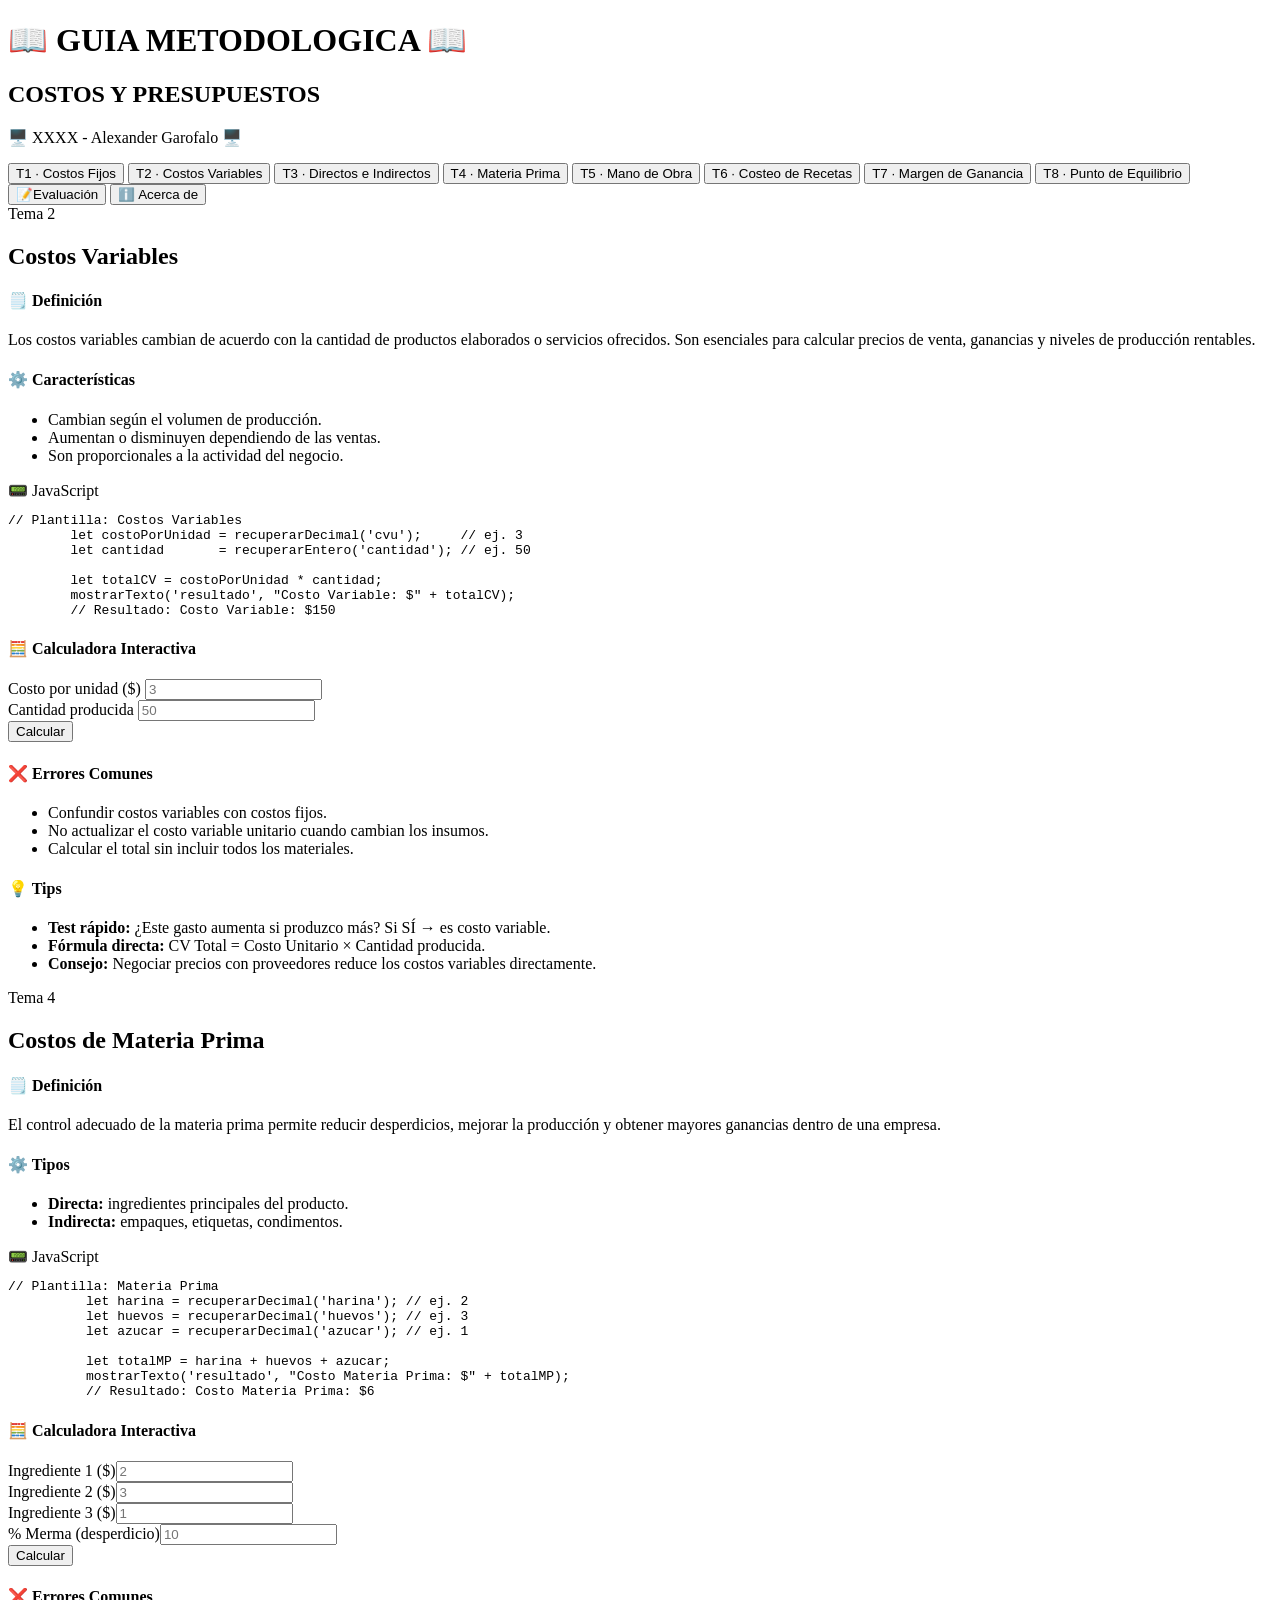
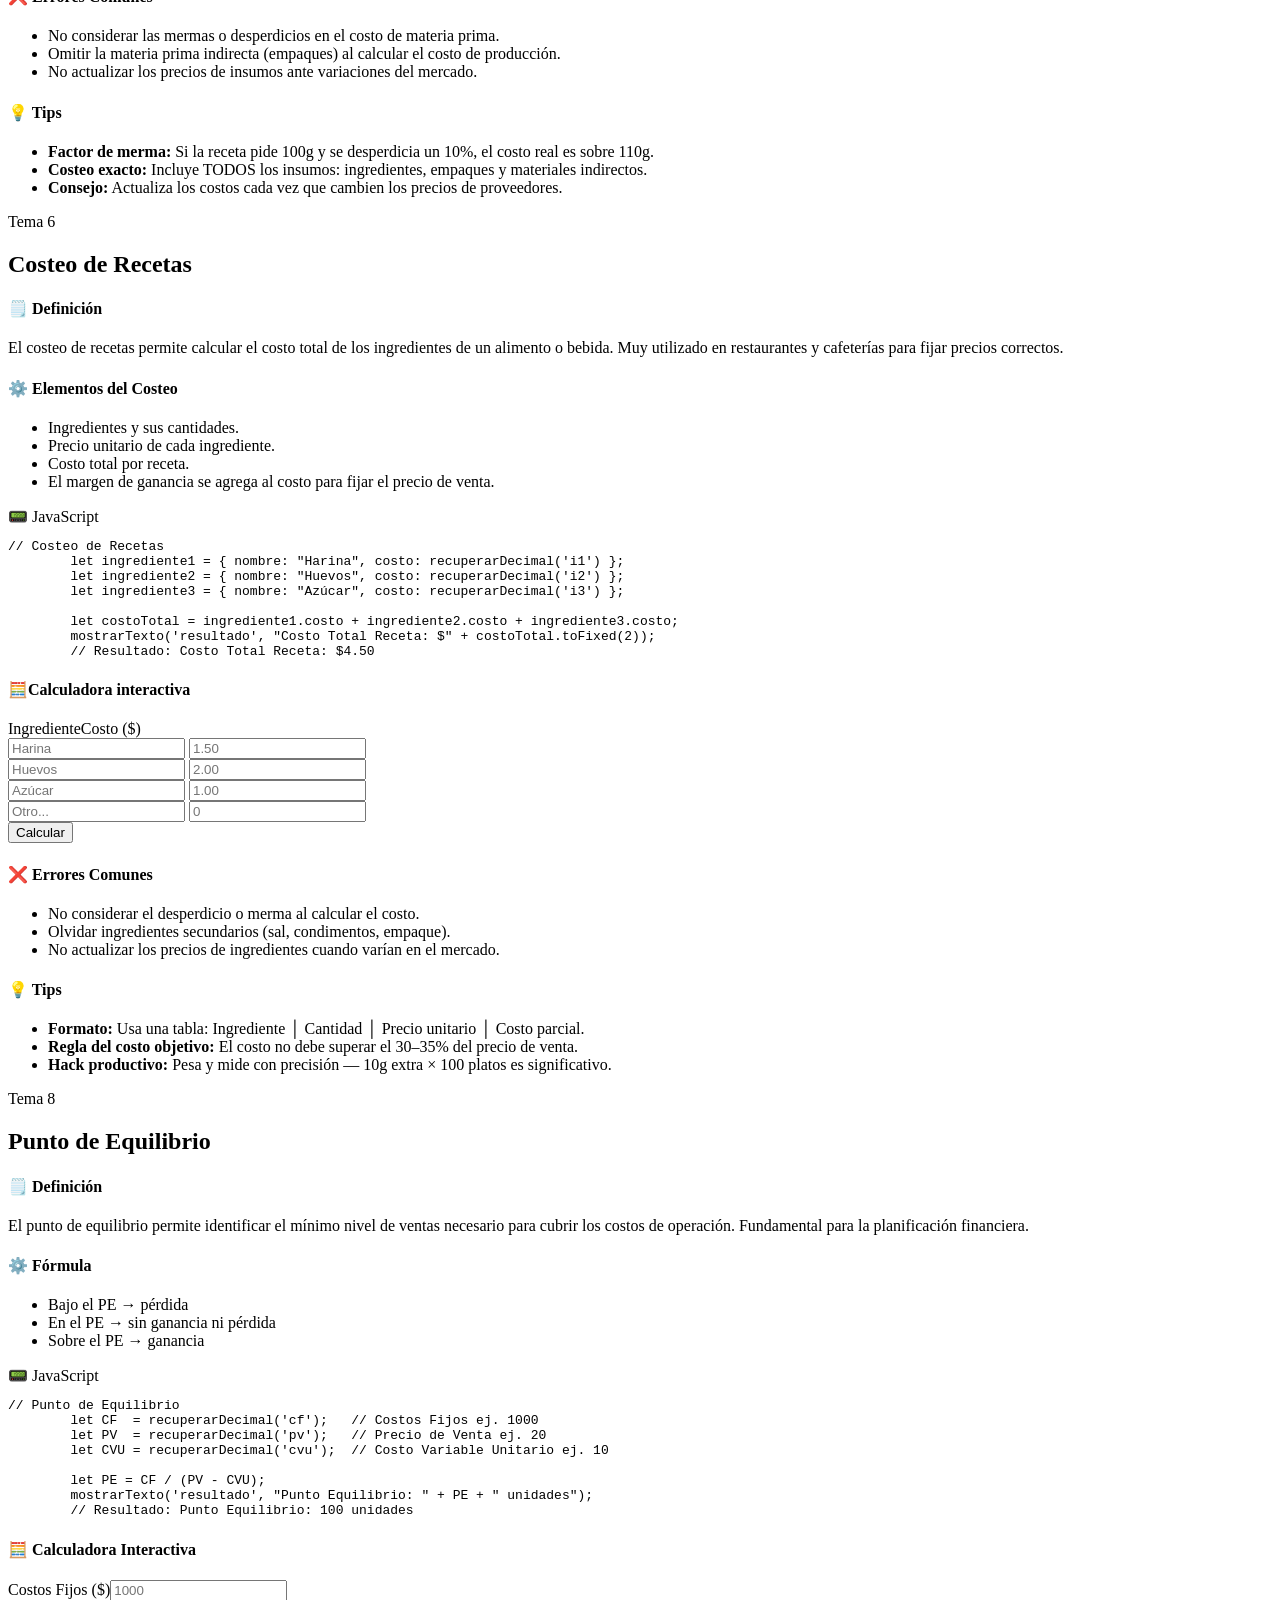
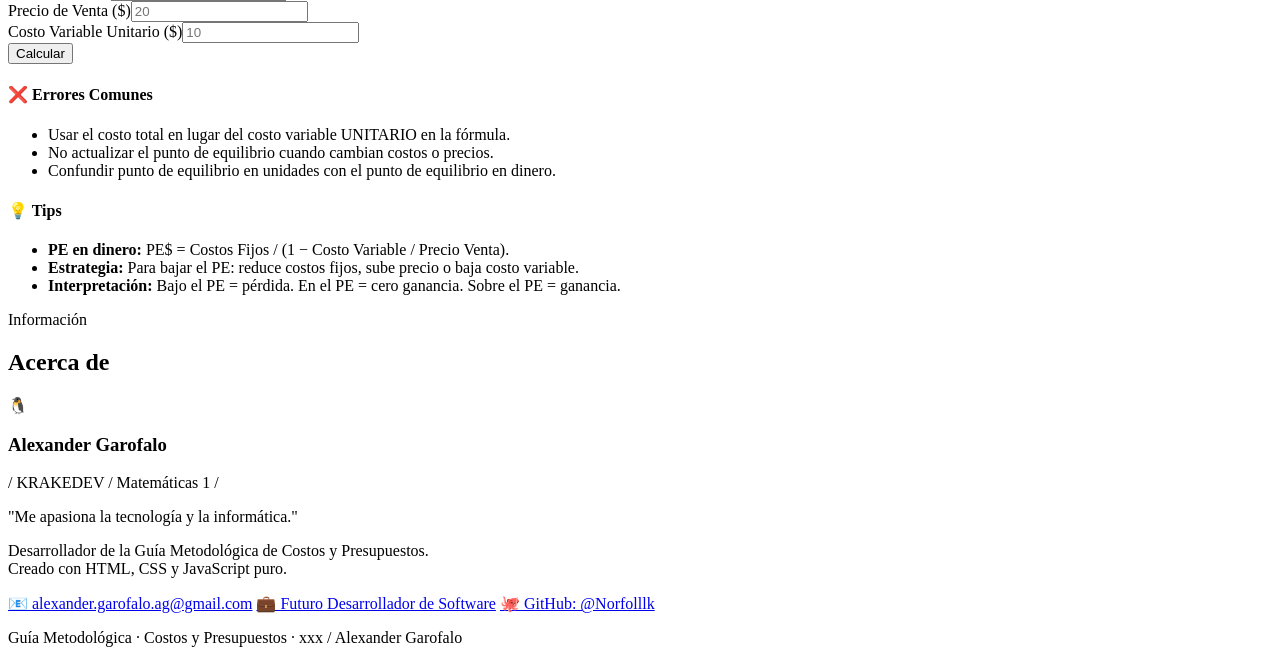
==== index.html @ eaee6b04 "Guia de Estudios CyP: Prueba en Vercel 1/2partes (solo temas pares)" ====
<!DOCTYPE html>
<html lang="es">
<head>
  <meta charset="UTF-8" />
  <meta name="viewport" content="width=device-width, initial-scale=1.0" />
  <title>G.M. — C.y P.</title>
  <link rel="stylesheet" href="cyp.css" />
</head>
<body>

<!-- ───── ENCABEZADO ───── -->
<header class="encabezado-sitio">
  <h1>📖 GUIA METODOLOGICA 📖</h1>
  <h2>COSTOS Y PRESUPUESTOS</h2>
  <p> 🖥️ XXXX - Alexander Garofalo 🖥️</p>
</header>

<!-- ───── BARRA DE PESTANAS ───── -->
<nav class="barra-navegacion" id="barraTabs">
  <button class="boton-tab" data-seccion="t1" onclick="cambiarSeccion('t1', this)">T1 · Costos Fijos</button>
  <button class="boton-tab" data-seccion="t2" onclick="cambiarSeccion('t2', this)">T2 · Costos Variables</button>
  <button class="boton-tab" data-seccion="t3" onclick="cambiarSeccion('t3', this)">T3 · Directos e Indirectos</button>
  <button class="boton-tab" data-seccion="t4" onclick="cambiarSeccion('t4', this)">T4 · Materia Prima</button>
  <button class="boton-tab" data-seccion="t5" onclick="cambiarSeccion('t5', this)">T5 · Mano de Obra</button>
  <button class="boton-tab" data-seccion="t6" onclick="cambiarSeccion('t6', this)">T6 · Costeo de Recetas</button>
  <button class="boton-tab" data-seccion="t7" onclick="cambiarSeccion('t7', this)">T7 · Margen de Ganancia</button>
  <button class="boton-tab" data-seccion="t8" onclick="cambiarSeccion('t8', this)">T8 · Punto de Equilibrio</button>
  <button class="boton-tab boton-evaluacion" data-seccion="evaluacion" onclick="cambiarSeccion('evaluacion', this)">📝Evaluación</button>
  <button class="boton-tab boton-info" data-seccion="acerca-de" onclick="cambiarSeccion('acerca-de', this)">ℹ️ Acerca de</button>
</nav>

<!-- ───── CONTENIDO PRINCIPAL ───── -->
<main class="contenedor-principal">

  <!-- ══ TEMA 1 . COSTOS FIJOS ══ -->
  <section id="t1" class="seccion">
  </section>

  <!-- ══ TEMA 2 · COSTOS VARIABLES (COMPLETO) ══ -->
  <section id="t2" class="seccion activa">
    <div class="encabezado-tema">
      <span class="etiqueta-tema">Tema 2</span>
      <h2>Costos Variables</h2>
    </div>

    <!-- Definición y características -->
    <div class="fila-dos-columnas">
      <div class="caja-info">
        <h4>🗒️ Definición</h4>
        <p>Los costos variables cambian de acuerdo con la cantidad de productos elaborados o servicios ofrecidos. Son esenciales para calcular precios de venta, ganancias y niveles de producción rentables.</p>
      </div>
      <div class="caja-info">
        <h4>⚙️ Características</h4>
        <ul>
          <li>Cambian según el volumen de producción.</li>
          <li>Aumentan o disminuyen dependiendo de las ventas.</li>
          <li>Son proporcionales a la actividad del negocio.</li>
        </ul>
      </div>
    </div>

    <!-- Bloque de código -->
    <div class="bloque-codigo">
      <div class="etiqueta-lenguaje">📟 JavaScript</div>
      <pre><code>// Plantilla: Costos Variables
        let costoPorUnidad = recuperarDecimal('cvu');     // ej. 3
        let cantidad       = recuperarEntero('cantidad'); // ej. 50

        let totalCV = costoPorUnidad * cantidad;
        mostrarTexto('resultado', "Costo Variable: $" + totalCV);
        // Resultado: Costo Variable: $150</code></pre>
    </div>

    <!-- Calculadora -->
    <div class="bloque-calculadora">
      <h4>🧮 Calculadora Interactiva</h4>
      <div class="grilla-campos">
        <div class="campo">
          <label>Costo por unidad ($)</label>
          <input type="number" id="cv_cvu" placeholder="3" step="0.01" />
        </div>
        <div class="campo">
          <label>Cantidad producida</label>
          <input type="number" id="cv_cant" placeholder="50" />
        </div>
      </div>
      <button class="boton-calcular" onclick="calcularCostosVariables()">Calcular</button>
      <div class="caja-resultado" id="res_cv"></div>
    </div>

    <!-- Errores y tips -->
    <div class="fila-dos-columnas">
      <div class="caja-errores">
        <h4>❌ Errores Comunes</h4>
        <ul>
          <li>Confundir costos variables con costos fijos.</li>
          <li>No actualizar el costo variable unitario cuando cambian los insumos.</li>
          <li>Calcular el total sin incluir todos los materiales.</li>
        </ul>
      </div>
      <div class="caja-tips">
        <h4>💡 Tips</h4>
        <ul>
          <li><strong>Test rápido:</strong> ¿Este gasto aumenta si produzco más? Si SÍ → es costo variable.</li>
          <li><strong>Fórmula directa:</strong> CV Total = Costo Unitario × Cantidad producida.</li>
          <li><strong>Consejo:</strong> Negociar precios con proveedores reduce los costos variables directamente.</li>
        </ul>
      </div>
    </div>
  </section>

  <!-- ══ TEMA 3 · COSTOS FIJOS ══ -->
  <section id="t3" class="seccion">
  </section>

  <!-- ══ TEMA 4 · COSTOS MIXTOS ══ -->
  <section id="t4" class="seccion activa">
    <div class="encabezado-tema">
      <span class="etiqueta-tema">Tema 4</span>
      <h2>Costos de Materia Prima</h2>
    </div>

    <!-- Definición y características -->
    <div class="fila-dos-columnas">
      <div class="caja-info">
        <h4>🗒️ Definición</h4>
        <p>El control adecuado de la materia prima permite reducir desperdicios, mejorar la producción y obtener mayores ganancias dentro de una empresa.</p>
      </div>
      <div class="caja-info">
        <h4>⚙️ Tipos</h4>
        <ul>
          <li><strong>Directa:</strong> ingredientes principales del producto.</li>
          <li><strong>Indirecta:</strong> empaques, etiquetas, condimentos.</li>
        </ul>
      </div>
    </div>

    <!-- Bloque de código -->
    <div class="bloque-codigo">
      <div class="etiqueta-lenguaje">📟 JavaScript</div>
      <pre><code>// Plantilla: Materia Prima
          let harina = recuperarDecimal('harina'); // ej. 2
          let huevos = recuperarDecimal('huevos'); // ej. 3
          let azucar = recuperarDecimal('azucar'); // ej. 1

          let totalMP = harina + huevos + azucar;
          mostrarTexto('resultado', "Costo Materia Prima: $" + totalMP);
          // Resultado: Costo Materia Prima: $6</code></pre>
    </div>

    <!-- Calculadora -->
    <div class="bloque-calculadora">
      <h4>🧮 Calculadora Interactiva</h4>
      <div class="grilla-campos">
        <div class="campo"><label>Ingrediente 1 ($)</label><input type="number" id="mp_i1" placeholder="2" step="0.01" /></div>
        <div class="campo"><label>Ingrediente 2 ($)</label><input type="number" id="mp_i2" placeholder="3" step="0.01" /></div>
        <div class="campo"><label>Ingrediente 3 ($)</label><input type="number" id="mp_i3" placeholder="1" step="0.01" /></div>
        <div class="campo"><label>% Merma (desperdicio)</label><input type="number" id="mp_merma" placeholder="10" /></div>
      </div>
      <button class="boton-calcular" onclick="calcularMateriaPrima()">Calcular</button>
      <div class="caja-resultado" id="res_mp"></div>
    </div>

    <!-- Errores y tips -->
    <div class="fila-dos-columnas">
      <div class="caja-errores">
        <h4>❌ Errores Comunes</h4>
        <ul>
          <li>No considerar las mermas o desperdicios en el costo de materia prima.</li>
          <li>Omitir la materia prima indirecta (empaques) al calcular el costo de producción.</li>
          <li>No actualizar los precios de insumos ante variaciones del mercado.</li>
        </ul>
      </div>
      <div class="caja-tips">
        <h4>💡 Tips</h4>
        <ul>
          <li><strong>Factor de merma:</strong> Si la receta pide 100g y se desperdicia un 10%, el costo real es sobre 110g.</li>
          <li><strong>Costeo exacto:</strong> Incluye TODOS los insumos: ingredientes, empaques y materiales indirectos.</li>
          <li><strong>Consejo:</strong> Actualiza los costos cada vez que cambien los precios de proveedores.</li>
        </ul>
      </div>
    </div>
  </section>
  
  <!-- ══ TEMA 5 · COSTOS MIXTOS ══ -->
  <section id="t5" class="seccion">
  </section>
  
  <!-- ══ TEMA 6 · COSTEO DE RECETAS ══ -->
   <section id="t6" class="seccion activa">
    <div class="encabezado-tema">
      <span class="etiqueta-tema">Tema 6</span>
      <h2>Costeo de Recetas</h2>
    </div>

    <!-- Definición y características -->
    <div class="fila-dos-columnas">
      <div class="caja-info">
        <h4>🗒️ Definición</h4>
        <p>El costeo de recetas permite calcular el costo total de los ingredientes de un alimento o bebida. Muy utilizado en restaurantes y cafeterías para fijar precios correctos.</p>
      </div>
      <div class="caja-info">
        <h4>⚙️ Elementos del Costeo</h4>
        <ul>
          <li>Ingredientes y sus cantidades.</li>
          <li>Precio unitario de cada ingrediente.</li>
          <li>Costo total por receta.</li>
          <li>El margen de ganancia se agrega al costo para fijar el precio de venta.</li>
        </ul>
      </div>
    </div>

    <!-- Bloque de código -->
    <div class="bloque-codigo">
      <div class="etiqueta-lenguaje">📟 JavaScript</div>
      <pre><code>// Costeo de Recetas
        let ingrediente1 = { nombre: "Harina", costo: recuperarDecimal('i1') };
        let ingrediente2 = { nombre: "Huevos", costo: recuperarDecimal('i2') };
        let ingrediente3 = { nombre: "Azúcar", costo: recuperarDecimal('i3') };

        let costoTotal = ingrediente1.costo + ingrediente2.costo + ingrediente3.costo;
        mostrarTexto('resultado', "Costo Total Receta: $" + costoTotal.toFixed(2));
        // Resultado: Costo Total Receta: $4.50</code></pre>
    </div>

    <!-- Calculadora -->
    <div class="bloque-calculadora">
      <h4>🧮Calculadora interactiva</h4>
      <div class="tabla-ingredientes">
        <div class="fila-encabezado-tabla"><span>Ingrediente</span><span>Costo ($)</span></div>
        <div class="fila-ingrediente">
          <input type="text"   id="rec_n1" placeholder="Harina" />
          <input type="number" id="rec_c1" placeholder="1.50" step="0.01" />
        </div>
        <div class="fila-ingrediente">
          <input type="text"   id="rec_n2" placeholder="Huevos" />
          <input type="number" id="rec_c2" placeholder="2.00" step="0.01" />
        </div>
        <div class="fila-ingrediente">
          <input type="text"   id="rec_n3" placeholder="Azúcar" />
          <input type="number" id="rec_c3" placeholder="1.00" step="0.01" />
        </div>
        <div class="fila-ingrediente">
          <input type="text"   id="rec_n4" placeholder="Otro..." />
          <input type="number" id="rec_c4" placeholder="0" step="0.01" />
        </div>
      </div>
      <button class="boton-calcular" onclick="calcularReceta()">Calcular</button>
      <div class="caja-resultado" id="res_rec"></div>
    </div>

     <!-- Errores y tips -->
    <div class="fila-dos-columnas">
      <div class="caja-errores">
        <h4>❌ Errores Comunes</h4>
        <ul>
          <li>No considerar el desperdicio o merma al calcular el costo.</li>
          <li>Olvidar ingredientes secundarios (sal, condimentos, empaque).</li>
          <li>No actualizar los precios de ingredientes cuando varían en el mercado.</li>
        </ul>
      </div>
      <div class="caja-tips">
        <h4>💡 Tips</h4>
        <ul>
          <li><strong>Formato:</strong> Usa una tabla: Ingrediente │ Cantidad │ Precio unitario │ Costo parcial.</li>
          <li><strong>Regla del costo objetivo:</strong> El costo no debe superar el 30–35% del precio de venta.</li>
          <li><strong>Hack productivo:</strong> Pesa y mide con precisión — 10g extra × 100 platos es significativo.</li>
        </ul>
      </div>
    </div>
  </section>
  
  <!-- ══ TEMA 7 · MARGEN DE GANANCIA ══ -->
  <section id="t7" class="seccion">
  </section>
  
  <!-- ══ TEMA 8 · PUNTO DE EQUILIBRIO ══ -->
    <section id="t8" class="seccion activa">
    <div class="encabezado-tema">
      <span class="etiqueta-tema">Tema 8</span>
      <h2>Punto de Equilibrio</h2>
    </div>

    <!-- Definición y características -->
    <div class="fila-dos-columnas">
      <div class="caja-info">
        <h4>🗒️ Definición</h4>
        <p>El punto de equilibrio permite identificar el mínimo nivel de ventas necesario para cubrir los costos de operación. Fundamental para la planificación financiera.</p>
      </div>
      <div class="caja-info">
        <h4>⚙️ Fórmula</h4>
        <ul>
          <li>Bajo el PE → pérdida</li>
          <li>En el PE → sin ganancia ni pérdida</li>
          <li>Sobre el PE → ganancia</li>
        </ul>
      </div>
    </div>

    <!-- Bloque de código -->
    <div class="bloque-codigo">
      <div class="etiqueta-lenguaje">📟 JavaScript</div>
      <pre><code>// Punto de Equilibrio
        let CF  = recuperarDecimal('cf');   // Costos Fijos ej. 1000
        let PV  = recuperarDecimal('pv');   // Precio de Venta ej. 20
        let CVU = recuperarDecimal('cvu');  // Costo Variable Unitario ej. 10

        let PE = CF / (PV - CVU);
        mostrarTexto('resultado', "Punto Equilibrio: " + PE + " unidades");
        // Resultado: Punto Equilibrio: 100 unidades</code></pre>
    </div>

    <!-- Calculadora -->
    <div class="bloque-calculadora">
      <h4>🧮 Calculadora Interactiva</h4>
      <div class="grilla-campos">
        <div class="campo"><label>Costos Fijos ($)</label><input type="number" id="pe_cf"  placeholder="1000" step="0.01" /></div>
        <div class="campo"><label>Precio de Venta ($)</label><input type="number" id="pe_pv"  placeholder="20" step="0.01" /></div>
        <div class="campo"><label>Costo Variable Unitario ($)</label><input type="number" id="pe_cvu" placeholder="10" step="0.01" /></div>
      </div>
      <button class="boton-calcular" onclick="calcularPuntoEquilibrio()">Calcular</button>
      <div class="caja-resultado" id="res_pe"></div>
    </div>

    <!-- Errores y tips -->
    <div class="fila-dos-columnas">
      <div class="caja-errores">
        <h4>❌ Errores Comunes</h4>
        <ul>
          <li>Usar el costo total en lugar del costo variable UNITARIO en la fórmula.</li>
          <li>No actualizar el punto de equilibrio cuando cambian costos o precios.</li>
          <li>Confundir punto de equilibrio en unidades con el punto de equilibrio en dinero.</li>
        </ul>
      </div>
      <div class="caja-tips">
        <h4>💡 Tips</h4>
        <ul>
          <li><strong>PE en dinero:</strong> PE$ = Costos Fijos / (1 − Costo Variable / Precio Venta).</li>
          <li><strong>Estrategia:</strong> Para bajar el PE: reduce costos fijos, sube precio o baja costo variable.</li>
          <li><strong>Interpretación:</strong> Bajo el PE = pérdida. En el PE = cero ganancia. Sobre el PE = ganancia.</li>
        </ul>
      </div>
    </div>
  </section>
  
  <!-- ───── RESPUESTA CALCULADORA NOTIFICATION ───── -->
  <div id="notificacion" class="notificacion" role="alert"></div>


  <!-- ══ EVALUACIÓN ══ -->
  <section id="evaluacion" class="seccion">
  </section>

  <!-- ══ ACERCA DE ══ -->
  <section id="acerca-de" class="seccion">
    <div class="encabezado-tema">
      <span class="etiqueta-tema">Información</span>
      <h2>Acerca de</h2>
    </div>
    <div class="tarjeta-perfil">
      <div class="avatar-perfil">🐧</div>
      <h3>Alexander Garofalo</h3>
      <p class="subtitulo-perfil"> / KRAKEDEV / Matemáticas 1 / </p>
      <p class="frase-perfil">"Me apasiona la tecnología y la informática."</p>
      <p class="descripcion-perfil">Desarrollador de la Guía Metodológica de Costos y Presupuestos.<br>Creado con HTML, CSS y JavaScript puro.</p>
      <div class="enlaces-perfil">
        <a href="mailto:alexander.garofalo.ag@gmail.com">📧 alexander.garofalo.ag@gmail.com</a>
        <a href="#">💼 Futuro Desarrollador de Software</a>
        <a href="#">🐙 GitHub: @Norfolllk</a>
      </div>
    </div>
    
  </section>
</main>

<!-- ───── PIE DE PÁGINA ───── -->
<footer class="pie-pagina">
  <p>Guía Metodológica · Costos y Presupuestos · xxx / Alexander Garofalo</p>
</footer>

<!-- ───── SCRIPTS ───── -->
    <script src="cyp_utilitarios.js"></script>
    <script src="cyp_calculadoras.js"></script>
    <script src="cyp.js"></script>
  </body>
</html>
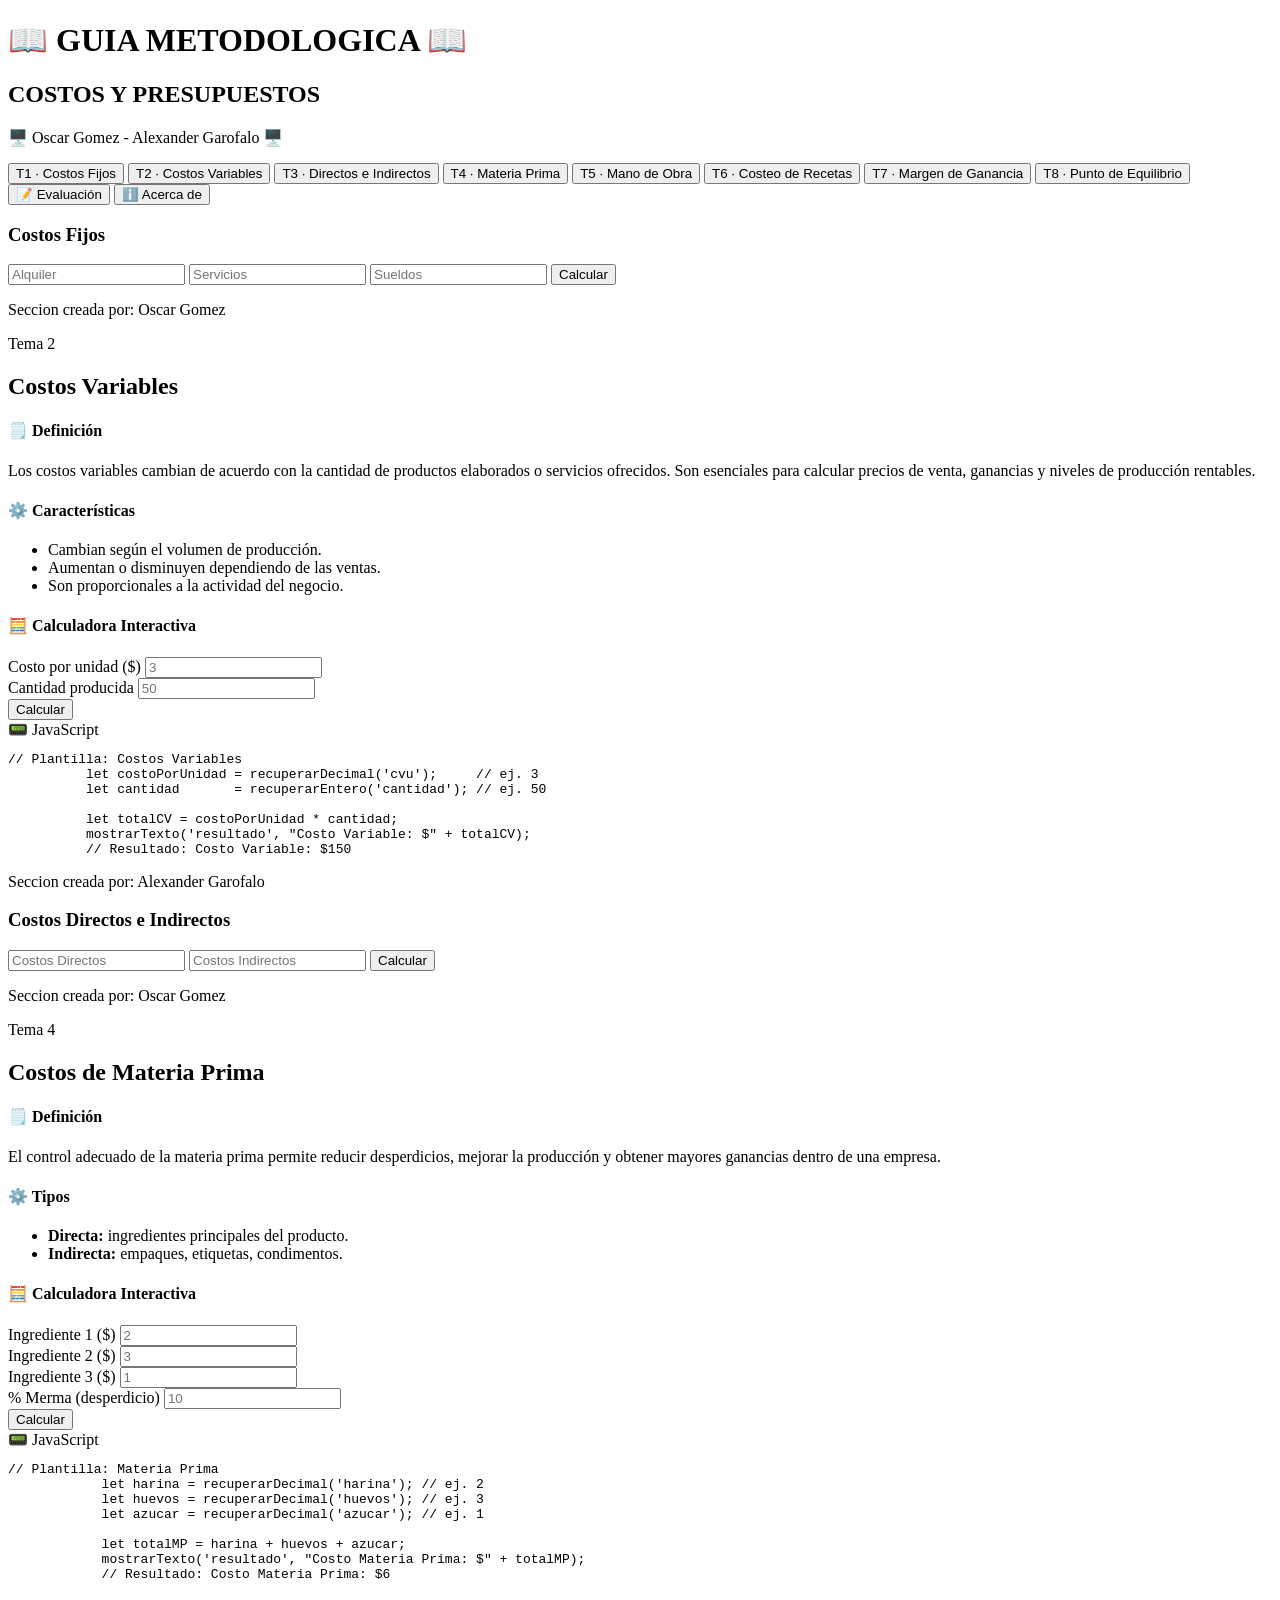
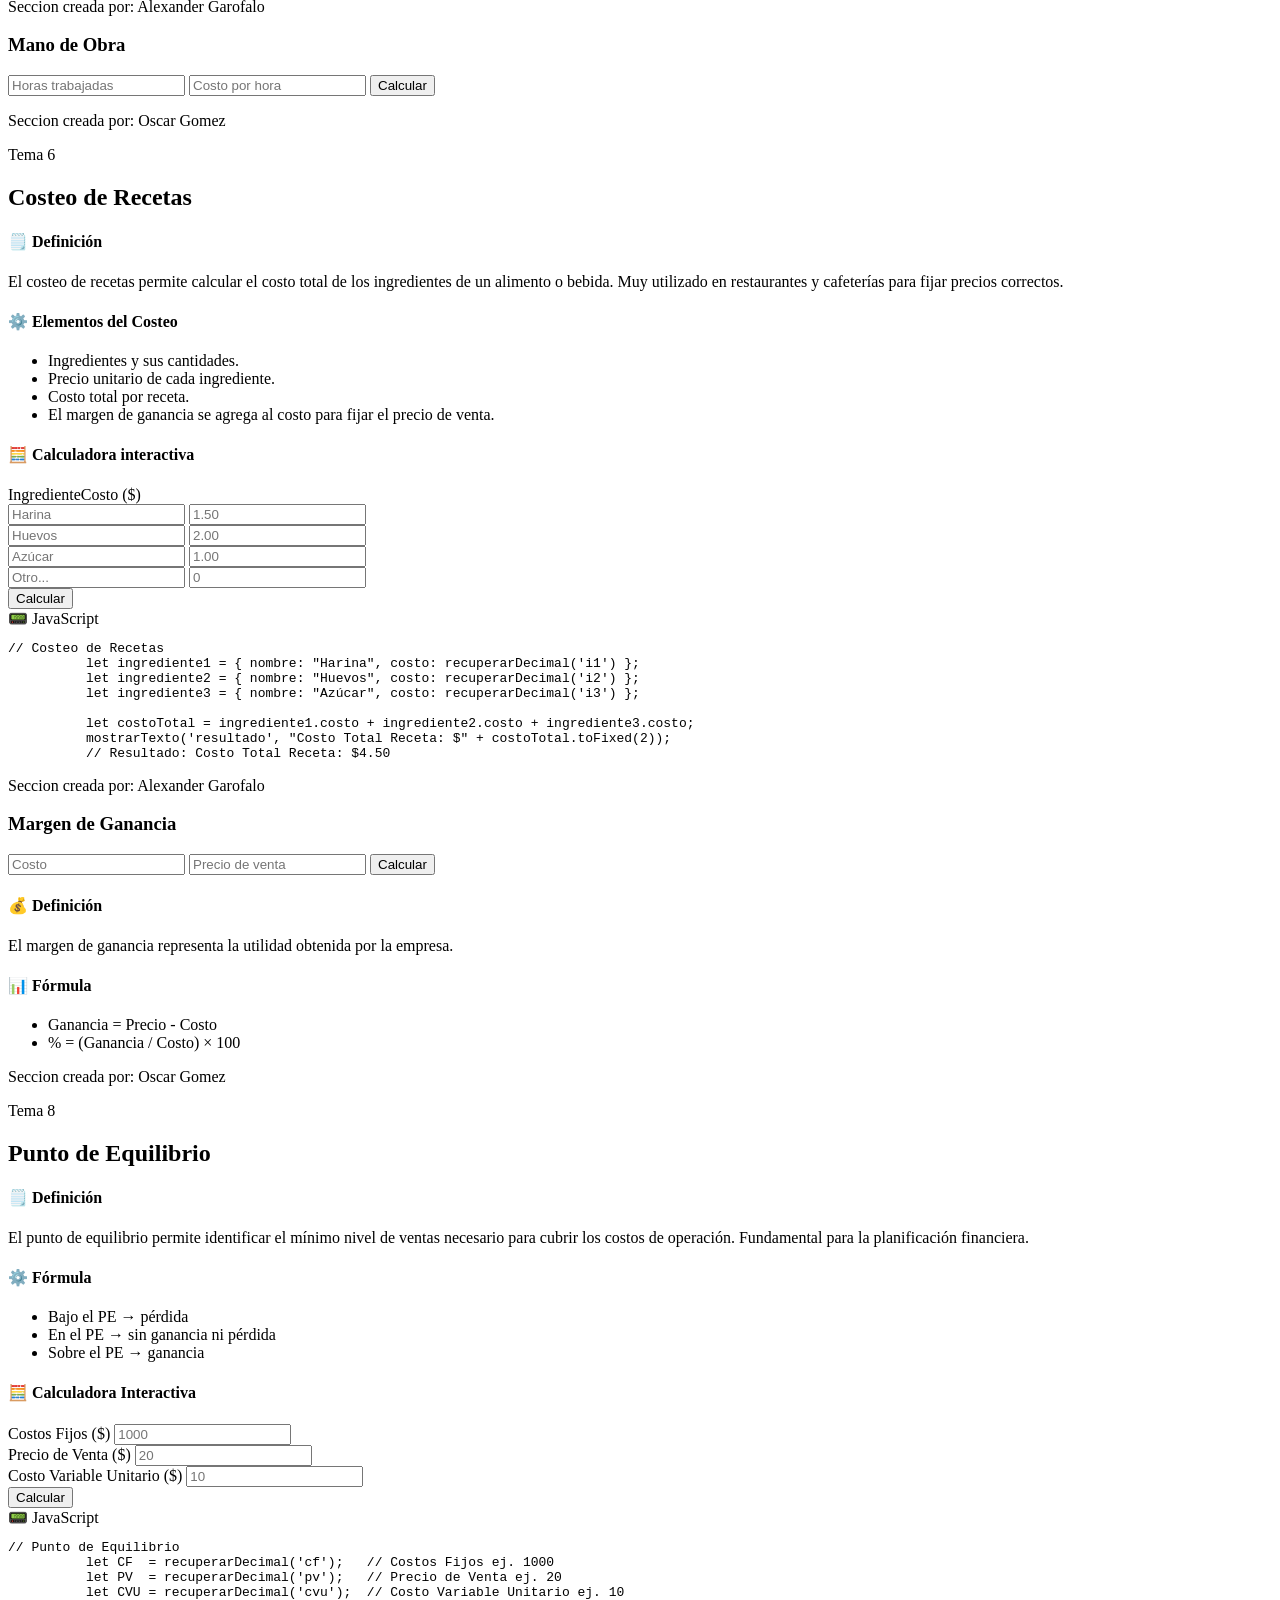
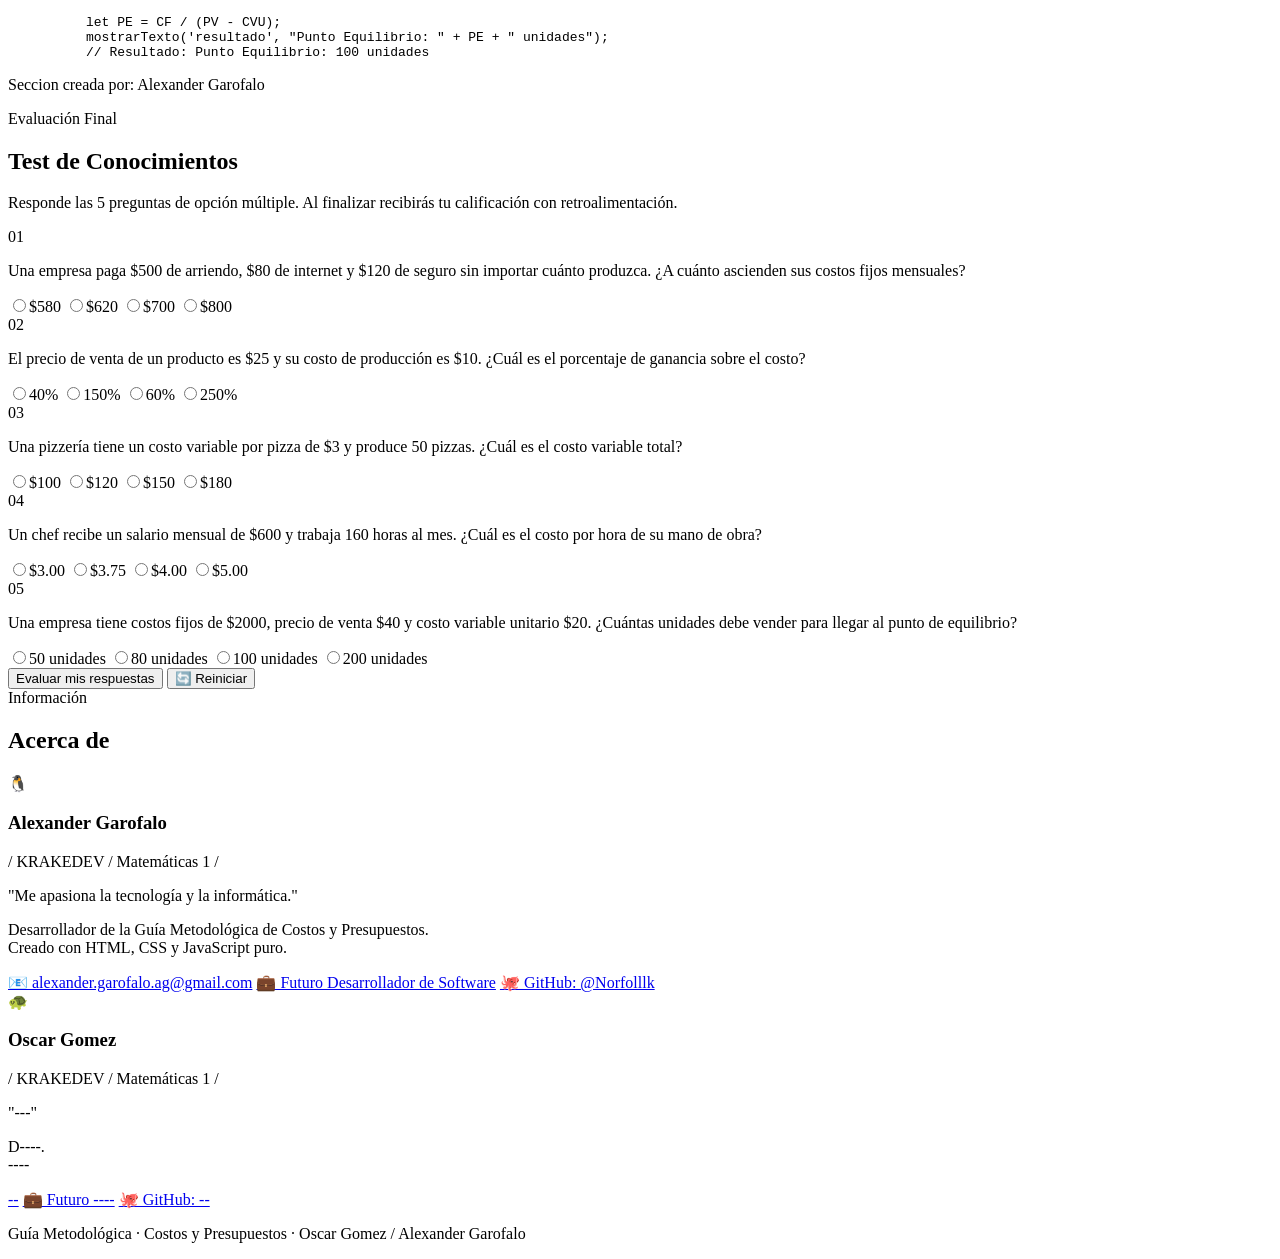
==== commit f0e0829d: "Resunen Guia T2, T4, T6 y T8" ====
--- a/index.html
+++ b/index.html
@@ -8,47 +8,55 @@
 </head>
 <body>
 
-<!-- ───── ENCABEZADO ───── -->
-<header class="encabezado-sitio">
-  <h1>📖 GUIA METODOLOGICA 📖</h1>
-  <h2>COSTOS Y PRESUPUESTOS</h2>
-  <p> 🖥️ XXXX - Alexander Garofalo 🖥️</p>
-</header>
-
-<!-- ───── BARRA DE PESTANAS ───── -->
-<nav class="barra-navegacion" id="barraTabs">
-  <button class="boton-tab" data-seccion="t1" onclick="cambiarSeccion('t1', this)">T1 · Costos Fijos</button>
-  <button class="boton-tab" data-seccion="t2" onclick="cambiarSeccion('t2', this)">T2 · Costos Variables</button>
-  <button class="boton-tab" data-seccion="t3" onclick="cambiarSeccion('t3', this)">T3 · Directos e Indirectos</button>
-  <button class="boton-tab" data-seccion="t4" onclick="cambiarSeccion('t4', this)">T4 · Materia Prima</button>
-  <button class="boton-tab" data-seccion="t5" onclick="cambiarSeccion('t5', this)">T5 · Mano de Obra</button>
-  <button class="boton-tab" data-seccion="t6" onclick="cambiarSeccion('t6', this)">T6 · Costeo de Recetas</button>
-  <button class="boton-tab" data-seccion="t7" onclick="cambiarSeccion('t7', this)">T7 · Margen de Ganancia</button>
-  <button class="boton-tab" data-seccion="t8" onclick="cambiarSeccion('t8', this)">T8 · Punto de Equilibrio</button>
-  <button class="boton-tab boton-evaluacion" data-seccion="evaluacion" onclick="cambiarSeccion('evaluacion', this)">📝Evaluación</button>
-  <button class="boton-tab boton-info" data-seccion="acerca-de" onclick="cambiarSeccion('acerca-de', this)">ℹ️ Acerca de</button>
-</nav>
-
-<!-- ───── CONTENIDO PRINCIPAL ───── -->
-<main class="contenedor-principal">
-
-  <!-- ══ TEMA 1 . COSTOS FIJOS ══ -->
-  <section id="t1" class="seccion">
-  </section>
-
-  <!-- ══ TEMA 2 · COSTOS VARIABLES (COMPLETO) ══ -->
-  <section id="t2" class="seccion activa">
-    <div class="encabezado-tema">
-      <span class="etiqueta-tema">Tema 2</span>
-      <h2>Costos Variables</h2>
-    </div>
-
-    <!-- Definición y características -->
-    <div class="fila-dos-columnas">
+  <!-- ───── ENCABEZADO ───── -->
+  <header class="encabezado-sitio">
+    <h1>📖 GUIA METODOLOGICA 📖</h1>
+    <h2>COSTOS Y PRESUPUESTOS</h2>
+    <p>🖥️ Oscar Gomez - Alexander Garofalo 🖥️</p>
+  </header>
+
+  <!-- ───── BARRA DE PESTAÑAS ───── -->
+  <nav class="barra-navegacion" id="barraTabs">
+    <button class="boton-tab" data-seccion="t1" onclick="cambiarSeccion('t1', this)">T1 · Costos Fijos</button>
+    <button class="boton-tab" data-seccion="t2" onclick="cambiarSeccion('t2', this)">T2 · Costos Variables</button>
+    <button class="boton-tab" data-seccion="t3" onclick="cambiarSeccion('t3', this)">T3 · Directos e Indirectos</button>
+    <button class="boton-tab" data-seccion="t4" onclick="cambiarSeccion('t4', this)">T4 · Materia Prima</button>
+    <button class="boton-tab" data-seccion="t5" onclick="cambiarSeccion('t5', this)">T5 · Mano de Obra</button>
+    <button class="boton-tab" data-seccion="t6" onclick="cambiarSeccion('t6', this)">T6 · Costeo de Recetas</button>
+    <button class="boton-tab" data-seccion="t7" onclick="cambiarSeccion('t7', this)">T7 · Margen de Ganancia</button>
+    <button class="boton-tab" data-seccion="t8" onclick="cambiarSeccion('t8', this)">T8 · Punto de Equilibrio</button>
+    <button class="boton-tab boton-evaluacion" data-seccion="evaluacion" onclick="cambiarSeccion('evaluacion', this)">📝 Evaluación</button>
+    <button class="boton-tab boton-info" data-seccion="acerca-de" onclick="cambiarSeccion('acerca-de', this)">ℹ️ Acerca de</button>
+  </nav>
+
+  <!-- ───── CONTENIDO PRINCIPAL ───── -->
+  <main class="contenedor-principal">
+
+    <!-- ══ TEMA 1 · COSTOS FIJOS ══ -->
+    <section id="t1" class="seccion">
+      <h3>Costos Fijos</h3>
+      <input type="text" id="cf_alq" placeholder="Alquiler">
+      <input type="text" id="cf_serv" placeholder="Servicios">
+      <input type="text" id="cf_suel" placeholder="Sueldos">
+      <button onclick="calcularCostosFijos()">Calcular</button>
+      <div id="res_cf"></div>
+      <footer class="pie-pagina">
+        <p>Seccion creada por: Oscar Gomez</p>
+      </footer>
+    </section>
+
+    <!-- ══ TEMA 2 · COSTOS VARIABLES ══ -->
+    <section id="t2" class="seccion">
+      <div class="encabezado-tema">
+        <span class="etiqueta-tema">Tema 2</span>
+        <h2>Costos Variables</h2>
+      </div>
+
       <div class="caja-info">
         <h4>🗒️ Definición</h4>
         <p>Los costos variables cambian de acuerdo con la cantidad de productos elaborados o servicios ofrecidos. Son esenciales para calcular precios de venta, ganancias y niveles de producción rentables.</p>
       </div>
+
       <div class="caja-info">
         <h4>⚙️ Características</h4>
         <ul>
@@ -57,75 +65,63 @@
           <li>Son proporcionales a la actividad del negocio.</li>
         </ul>
       </div>
-    </div>
-
-    <!-- Bloque de código -->
-    <div class="bloque-codigo">
-      <div class="etiqueta-lenguaje">📟 JavaScript</div>
-      <pre><code>// Plantilla: Costos Variables
-        let costoPorUnidad = recuperarDecimal('cvu');     // ej. 3
-        let cantidad       = recuperarEntero('cantidad'); // ej. 50
-
-        let totalCV = costoPorUnidad * cantidad;
-        mostrarTexto('resultado', "Costo Variable: $" + totalCV);
-        // Resultado: Costo Variable: $150</code></pre>
-    </div>
-
-    <!-- Calculadora -->
-    <div class="bloque-calculadora">
-      <h4>🧮 Calculadora Interactiva</h4>
-      <div class="grilla-campos">
-        <div class="campo">
-          <label>Costo por unidad ($)</label>
-          <input type="number" id="cv_cvu" placeholder="3" step="0.01" />
-        </div>
-        <div class="campo">
-          <label>Cantidad producida</label>
-          <input type="number" id="cv_cant" placeholder="50" />
-        </div>
-      </div>
-      <button class="boton-calcular" onclick="calcularCostosVariables()">Calcular</button>
-      <div class="caja-resultado" id="res_cv"></div>
-    </div>
-
-    <!-- Errores y tips -->
-    <div class="fila-dos-columnas">
-      <div class="caja-errores">
-        <h4>❌ Errores Comunes</h4>
-        <ul>
-          <li>Confundir costos variables con costos fijos.</li>
-          <li>No actualizar el costo variable unitario cuando cambian los insumos.</li>
-          <li>Calcular el total sin incluir todos los materiales.</li>
-        </ul>
-      </div>
-      <div class="caja-tips">
-        <h4>💡 Tips</h4>
-        <ul>
-          <li><strong>Test rápido:</strong> ¿Este gasto aumenta si produzco más? Si SÍ → es costo variable.</li>
-          <li><strong>Fórmula directa:</strong> CV Total = Costo Unitario × Cantidad producida.</li>
-          <li><strong>Consejo:</strong> Negociar precios con proveedores reduce los costos variables directamente.</li>
-        </ul>
-      </div>
-    </div>
-  </section>
-
-  <!-- ══ TEMA 3 · COSTOS FIJOS ══ -->
-  <section id="t3" class="seccion">
-  </section>
-
-  <!-- ══ TEMA 4 · COSTOS MIXTOS ══ -->
-  <section id="t4" class="seccion activa">
-    <div class="encabezado-tema">
-      <span class="etiqueta-tema">Tema 4</span>
-      <h2>Costos de Materia Prima</h2>
-    </div>
-
-    <!-- Definición y características -->
-    <div class="fila-dos-columnas">
+
+      <div class="bloque-calculadora">
+        <h4>🧮 Calculadora Interactiva</h4>
+        <div class="grilla-campos">
+          <div class="campo">
+            <label>Costo por unidad ($)</label>
+            <input type="number" id="cv_cvu" placeholder="3" step="0.01" />
+          </div>
+          <div class="campo">
+            <label>Cantidad producida</label>
+            <input type="number" id="cv_cant" placeholder="50" />
+          </div>
+        </div>
+        <button class="boton-calcular" onclick="calcularCostosVariables()">Calcular</button>
+        <div class="caja-resultado" id="res_cv"></div>
+      </div>
+
+      <div class="bloque-codigo">
+        <div class="etiqueta-lenguaje">📟 JavaScript</div>
+        <pre><code>// Plantilla: Costos Variables
+          let costoPorUnidad = recuperarDecimal('cvu');     // ej. 3
+          let cantidad       = recuperarEntero('cantidad'); // ej. 50
+
+          let totalCV = costoPorUnidad * cantidad;
+          mostrarTexto('resultado', "Costo Variable: $" + totalCV);
+          // Resultado: Costo Variable: $150</code></pre>
+      </div>
+
+      <footer class="pie-pagina">
+        <p>Seccion creada por: Alexander Garofalo</p>
+      </footer>
+    </section>
+
+    <!-- ══ TEMA 3 · COSTOS DIRECTOS E INDIRECTOS ══ -->
+    <section id="t3" class="seccion">
+      <h3>Costos Directos e Indirectos</h3>
+      <input type="text" id="ci_dir" placeholder="Costos Directos">
+      <input type="text" id="ci_ind" placeholder="Costos Indirectos">
+      <button onclick="calcularDirectosIndirectos()">Calcular</button>
+      <div id="res_ci"></div>
+      <footer class="pie-pagina">
+        <p>Seccion creada por: Oscar Gomez</p>
+      </footer>
+    </section>
+
+    <!-- ══ TEMA 4 · MATERIA PRIMA ══ -->
+    <section id="t4" class="seccion">
+      <div class="encabezado-tema">
+        <span class="etiqueta-tema">Tema 4</span>
+        <h2>Costos de Materia Prima</h2>
+      </div>
+
       <div class="caja-info">
         <h4>🗒️ Definición</h4>
         <p>El control adecuado de la materia prima permite reducir desperdicios, mejorar la producción y obtener mayores ganancias dentro de una empresa.</p>
       </div>
+
       <div class="caja-info">
         <h4>⚙️ Tipos</h4>
         <ul>
@@ -133,72 +129,72 @@
           <li><strong>Indirecta:</strong> empaques, etiquetas, condimentos.</li>
         </ul>
       </div>
-    </div>
-
-    <!-- Bloque de código -->
-    <div class="bloque-codigo">
-      <div class="etiqueta-lenguaje">📟 JavaScript</div>
-      <pre><code>// Plantilla: Materia Prima
-          let harina = recuperarDecimal('harina'); // ej. 2
-          let huevos = recuperarDecimal('huevos'); // ej. 3
-          let azucar = recuperarDecimal('azucar'); // ej. 1
-
-          let totalMP = harina + huevos + azucar;
-          mostrarTexto('resultado', "Costo Materia Prima: $" + totalMP);
-          // Resultado: Costo Materia Prima: $6</code></pre>
-    </div>
-
-    <!-- Calculadora -->
-    <div class="bloque-calculadora">
-      <h4>🧮 Calculadora Interactiva</h4>
-      <div class="grilla-campos">
-        <div class="campo"><label>Ingrediente 1 ($)</label><input type="number" id="mp_i1" placeholder="2" step="0.01" /></div>
-        <div class="campo"><label>Ingrediente 2 ($)</label><input type="number" id="mp_i2" placeholder="3" step="0.01" /></div>
-        <div class="campo"><label>Ingrediente 3 ($)</label><input type="number" id="mp_i3" placeholder="1" step="0.01" /></div>
-        <div class="campo"><label>% Merma (desperdicio)</label><input type="number" id="mp_merma" placeholder="10" /></div>
-      </div>
-      <button class="boton-calcular" onclick="calcularMateriaPrima()">Calcular</button>
-      <div class="caja-resultado" id="res_mp"></div>
-    </div>
-
-    <!-- Errores y tips -->
-    <div class="fila-dos-columnas">
-      <div class="caja-errores">
-        <h4>❌ Errores Comunes</h4>
-        <ul>
-          <li>No considerar las mermas o desperdicios en el costo de materia prima.</li>
-          <li>Omitir la materia prima indirecta (empaques) al calcular el costo de producción.</li>
-          <li>No actualizar los precios de insumos ante variaciones del mercado.</li>
-        </ul>
-      </div>
-      <div class="caja-tips">
-        <h4>💡 Tips</h4>
-        <ul>
-          <li><strong>Factor de merma:</strong> Si la receta pide 100g y se desperdicia un 10%, el costo real es sobre 110g.</li>
-          <li><strong>Costeo exacto:</strong> Incluye TODOS los insumos: ingredientes, empaques y materiales indirectos.</li>
-          <li><strong>Consejo:</strong> Actualiza los costos cada vez que cambien los precios de proveedores.</li>
-        </ul>
-      </div>
-    </div>
-  </section>
-  
-  <!-- ══ TEMA 5 · COSTOS MIXTOS ══ -->
-  <section id="t5" class="seccion">
-  </section>
-  
-  <!-- ══ TEMA 6 · COSTEO DE RECETAS ══ -->
-   <section id="t6" class="seccion activa">
-    <div class="encabezado-tema">
-      <span class="etiqueta-tema">Tema 6</span>
-      <h2>Costeo de Recetas</h2>
-    </div>
-
-    <!-- Definición y características -->
-    <div class="fila-dos-columnas">
+
+      <div class="bloque-calculadora">
+        <h4>🧮 Calculadora Interactiva</h4>
+        <div class="grilla-campos">
+          <div class="campo">
+            <label>Ingrediente 1 ($)</label>
+            <input type="number" id="mp_i1" placeholder="2" step="0.01" />
+          </div>
+          <div class="campo">
+            <label>Ingrediente 2 ($)</label>
+            <input type="number" id="mp_i2" placeholder="3" step="0.01" />
+          </div>
+          <div class="campo">
+            <label>Ingrediente 3 ($)</label>
+            <input type="number" id="mp_i3" placeholder="1" step="0.01" />
+          </div>
+          <div class="campo">
+            <label>% Merma (desperdicio)</label>
+            <input type="number" id="mp_merma" placeholder="10" />
+          </div>
+        </div>
+        <button class="boton-calcular" onclick="calcularMateriaPrima()">Calcular</button>
+        <div class="caja-resultado" id="res_mp"></div>
+      </div>
+
+      <div class="bloque-codigo">
+        <div class="etiqueta-lenguaje">📟 JavaScript</div>
+        <pre><code>// Plantilla: Materia Prima
+            let harina = recuperarDecimal('harina'); // ej. 2
+            let huevos = recuperarDecimal('huevos'); // ej. 3
+            let azucar = recuperarDecimal('azucar'); // ej. 1
+
+            let totalMP = harina + huevos + azucar;
+            mostrarTexto('resultado', "Costo Materia Prima: $" + totalMP);
+            // Resultado: Costo Materia Prima: $6</code></pre>
+      </div>
+
+      <footer class="pie-pagina">
+        <p>Seccion creada por: Alexander Garofalo</p>
+      </footer>
+    </section>
+
+    <!-- ══ TEMA 5 · MANO DE OBRA ══ -->
+    <section id="t5" class="seccion">
+      <h3>Mano de Obra</h3>
+      <input type="text" id="mo_horas" placeholder="Horas trabajadas">
+      <input type="text" id="mo_costo" placeholder="Costo por hora">
+      <button onclick="calcularManoObra()">Calcular</button>
+      <div id="res_mo"></div>
+      <footer class="pie-pagina">
+        <p>Seccion creada por: Oscar Gomez</p>
+      </footer>
+    </section>
+
+    <!-- ══ TEMA 6 · COSTEO DE RECETAS ══ -->
+    <section id="t6" class="seccion">
+      <div class="encabezado-tema">
+        <span class="etiqueta-tema">Tema 6</span>
+        <h2>Costeo de Recetas</h2>
+      </div>
+
       <div class="caja-info">
         <h4>🗒️ Definición</h4>
         <p>El costeo de recetas permite calcular el costo total de los ingredientes de un alimento o bebida. Muy utilizado en restaurantes y cafeterías para fijar precios correctos.</p>
       </div>
+
       <div class="caja-info">
         <h4>⚙️ Elementos del Costeo</h4>
         <ul>
@@ -208,85 +204,88 @@
           <li>El margen de ganancia se agrega al costo para fijar el precio de venta.</li>
         </ul>
       </div>
-    </div>
-
-    <!-- Bloque de código -->
-    <div class="bloque-codigo">
-      <div class="etiqueta-lenguaje">📟 JavaScript</div>
-      <pre><code>// Costeo de Recetas
-        let ingrediente1 = { nombre: "Harina", costo: recuperarDecimal('i1') };
-        let ingrediente2 = { nombre: "Huevos", costo: recuperarDecimal('i2') };
-        let ingrediente3 = { nombre: "Azúcar", costo: recuperarDecimal('i3') };
-
-        let costoTotal = ingrediente1.costo + ingrediente2.costo + ingrediente3.costo;
-        mostrarTexto('resultado', "Costo Total Receta: $" + costoTotal.toFixed(2));
-        // Resultado: Costo Total Receta: $4.50</code></pre>
-    </div>
-
-    <!-- Calculadora -->
-    <div class="bloque-calculadora">
-      <h4>🧮Calculadora interactiva</h4>
-      <div class="tabla-ingredientes">
-        <div class="fila-encabezado-tabla"><span>Ingrediente</span><span>Costo ($)</span></div>
-        <div class="fila-ingrediente">
-          <input type="text"   id="rec_n1" placeholder="Harina" />
-          <input type="number" id="rec_c1" placeholder="1.50" step="0.01" />
-        </div>
-        <div class="fila-ingrediente">
-          <input type="text"   id="rec_n2" placeholder="Huevos" />
-          <input type="number" id="rec_c2" placeholder="2.00" step="0.01" />
-        </div>
-        <div class="fila-ingrediente">
-          <input type="text"   id="rec_n3" placeholder="Azúcar" />
-          <input type="number" id="rec_c3" placeholder="1.00" step="0.01" />
-        </div>
-        <div class="fila-ingrediente">
-          <input type="text"   id="rec_n4" placeholder="Otro..." />
-          <input type="number" id="rec_c4" placeholder="0" step="0.01" />
-        </div>
-      </div>
-      <button class="boton-calcular" onclick="calcularReceta()">Calcular</button>
-      <div class="caja-resultado" id="res_rec"></div>
-    </div>
-
-     <!-- Errores y tips -->
-    <div class="fila-dos-columnas">
-      <div class="caja-errores">
-        <h4>❌ Errores Comunes</h4>
-        <ul>
-          <li>No considerar el desperdicio o merma al calcular el costo.</li>
-          <li>Olvidar ingredientes secundarios (sal, condimentos, empaque).</li>
-          <li>No actualizar los precios de ingredientes cuando varían en el mercado.</li>
-        </ul>
-      </div>
-      <div class="caja-tips">
-        <h4>💡 Tips</h4>
-        <ul>
-          <li><strong>Formato:</strong> Usa una tabla: Ingrediente │ Cantidad │ Precio unitario │ Costo parcial.</li>
-          <li><strong>Regla del costo objetivo:</strong> El costo no debe superar el 30–35% del precio de venta.</li>
-          <li><strong>Hack productivo:</strong> Pesa y mide con precisión — 10g extra × 100 platos es significativo.</li>
-        </ul>
-      </div>
-    </div>
-  </section>
-  
-  <!-- ══ TEMA 7 · MARGEN DE GANANCIA ══ -->
-  <section id="t7" class="seccion">
-  </section>
-  
-  <!-- ══ TEMA 8 · PUNTO DE EQUILIBRIO ══ -->
+
+      <div class="bloque-calculadora">
+        <h4>🧮 Calculadora interactiva</h4>
+        <div class="tabla-ingredientes">
+          <div class="fila-encabezado-tabla"><span>Ingrediente</span><span>Costo ($)</span></div>
+          <div class="fila-ingrediente">
+            <input type="text" id="rec_n1" placeholder="Harina" />
+            <input type="number" id="rec_c1" placeholder="1.50" step="0.01" />
+          </div>
+          <div class="fila-ingrediente">
+            <input type="text" id="rec_n2" placeholder="Huevos" />
+            <input type="number" id="rec_c2" placeholder="2.00" step="0.01" />
+          </div>
+          <div class="fila-ingrediente">
+            <input type="text" id="rec_n3" placeholder="Azúcar" />
+            <input type="number" id="rec_c3" placeholder="1.00" step="0.01" />
+          </div>
+          <div class="fila-ingrediente">
+            <input type="text" id="rec_n4" placeholder="Otro..." />
+            <input type="number" id="rec_c4" placeholder="0" step="0.01" />
+          </div>
+        </div>
+        <button class="boton-calcular" onclick="calcularReceta()">Calcular</button>
+        <div class="caja-resultado" id="res_rec"></div>
+      </div>
+
+      <div class="bloque-codigo">
+        <div class="etiqueta-lenguaje">📟 JavaScript</div>
+        <pre><code>// Costeo de Recetas
+          let ingrediente1 = { nombre: "Harina", costo: recuperarDecimal('i1') };
+          let ingrediente2 = { nombre: "Huevos", costo: recuperarDecimal('i2') };
+          let ingrediente3 = { nombre: "Azúcar", costo: recuperarDecimal('i3') };
+
+          let costoTotal = ingrediente1.costo + ingrediente2.costo + ingrediente3.costo;
+          mostrarTexto('resultado', "Costo Total Receta: $" + costoTotal.toFixed(2));
+          // Resultado: Costo Total Receta: $4.50</code></pre>
+      </div>
+
+      <footer class="pie-pagina">
+        <p>Seccion creada por: Alexander Garofalo</p>
+      </footer>
+    </section>
+
+    <!-- ══ TEMA 7 · MARGEN DE GANANCIA ══ -->
+    <section id="t7" class="seccion">
+      <h3>Margen de Ganancia</h3>
+      <input type="text" id="mg_costo" placeholder="Costo">
+      <input type="text" id="mg_precio" placeholder="Precio de venta">
+      <button onclick="calcularMargenGanancia()">Calcular</button>
+
+      <div id="res_mg"></div>
+      <div class="fila-dos-columnas">
+        <div class="caja-info">
+          <h4>💰 Definición</h4>
+          <p>El margen de ganancia representa la utilidad obtenida por la empresa.</p>
+        </div>
+        <div class="caja-info">
+          <h4>📊 Fórmula</h4>
+          <ul>
+            <li>Ganancia = Precio - Costo</li>
+            <li>% = (Ganancia / Costo) × 100</li>
+          </ul>
+        </div>
+      </div>
+
+      <footer class="pie-pagina">
+        <p>Seccion creada por: Oscar Gomez</p>
+      </footer>
+    </section>
+
+    <!-- ══ TEMA 8 · PUNTO DE EQUILIBRIO ══ -->
     <section id="t8" class="seccion activa">
-    <div class="encabezado-tema">
-      <span class="etiqueta-tema">Tema 8</span>
-      <h2>Punto de Equilibrio</h2>
-    </div>
-
-    <!-- Definición y características -->
-    <div class="fila-dos-columnas">
+      <div class="encabezado-tema">
+        <span class="etiqueta-tema">Tema 8</span>
+        <h2>Punto de Equilibrio</h2>
+      </div>
+
       <div class="caja-info">
         <h4>🗒️ Definición</h4>
         <p>El punto de equilibrio permite identificar el mínimo nivel de ventas necesario para cubrir los costos de operación. Fundamental para la planificación financiera.</p>
       </div>
+
       <div class="caja-info">
         <h4>⚙️ Fórmula</h4>
         <ul>
@@ -295,92 +294,176 @@
           <li>Sobre el PE → ganancia</li>
         </ul>
       </div>
-    </div>
-
-    <!-- Bloque de código -->
-    <div class="bloque-codigo">
-      <div class="etiqueta-lenguaje">📟 JavaScript</div>
-      <pre><code>// Punto de Equilibrio
-        let CF  = recuperarDecimal('cf');   // Costos Fijos ej. 1000
-        let PV  = recuperarDecimal('pv');   // Precio de Venta ej. 20
-        let CVU = recuperarDecimal('cvu');  // Costo Variable Unitario ej. 10
-
-        let PE = CF / (PV - CVU);
-        mostrarTexto('resultado', "Punto Equilibrio: " + PE + " unidades");
-        // Resultado: Punto Equilibrio: 100 unidades</code></pre>
-    </div>
-
-    <!-- Calculadora -->
-    <div class="bloque-calculadora">
-      <h4>🧮 Calculadora Interactiva</h4>
-      <div class="grilla-campos">
-        <div class="campo"><label>Costos Fijos ($)</label><input type="number" id="pe_cf"  placeholder="1000" step="0.01" /></div>
-        <div class="campo"><label>Precio de Venta ($)</label><input type="number" id="pe_pv"  placeholder="20" step="0.01" /></div>
-        <div class="campo"><label>Costo Variable Unitario ($)</label><input type="number" id="pe_cvu" placeholder="10" step="0.01" /></div>
-      </div>
-      <button class="boton-calcular" onclick="calcularPuntoEquilibrio()">Calcular</button>
-      <div class="caja-resultado" id="res_pe"></div>
-    </div>
-
-    <!-- Errores y tips -->
-    <div class="fila-dos-columnas">
-      <div class="caja-errores">
-        <h4>❌ Errores Comunes</h4>
-        <ul>
-          <li>Usar el costo total en lugar del costo variable UNITARIO en la fórmula.</li>
-          <li>No actualizar el punto de equilibrio cuando cambian costos o precios.</li>
-          <li>Confundir punto de equilibrio en unidades con el punto de equilibrio en dinero.</li>
-        </ul>
-      </div>
-      <div class="caja-tips">
-        <h4>💡 Tips</h4>
-        <ul>
-          <li><strong>PE en dinero:</strong> PE$ = Costos Fijos / (1 − Costo Variable / Precio Venta).</li>
-          <li><strong>Estrategia:</strong> Para bajar el PE: reduce costos fijos, sube precio o baja costo variable.</li>
-          <li><strong>Interpretación:</strong> Bajo el PE = pérdida. En el PE = cero ganancia. Sobre el PE = ganancia.</li>
-        </ul>
-      </div>
-    </div>
-  </section>
-  
-  <!-- ───── RESPUESTA CALCULADORA NOTIFICATION ───── -->
-  <div id="notificacion" class="notificacion" role="alert"></div>
-
-
-  <!-- ══ EVALUACIÓN ══ -->
-  <section id="evaluacion" class="seccion">
-  </section>
-
-  <!-- ══ ACERCA DE ══ -->
+
+      <div class="bloque-calculadora">
+        <h4>🧮 Calculadora Interactiva</h4>
+        <div class="grilla-campos">
+          <div class="campo">
+            <label>Costos Fijos ($)</label>
+            <input type="number" id="pe_cf" placeholder="1000" step="0.01" />
+          </div>
+          <div class="campo">
+            <label>Precio de Venta ($)</label>
+            <input type="number" id="pe_pv" placeholder="20" step="0.01" />
+          </div>
+          <div class="campo">
+            <label>Costo Variable Unitario ($)</label>
+            <input type="number" id="pe_cvu" placeholder="10" step="0.01" />
+          </div>
+        </div>
+        <button class="boton-calcular" onclick="calcularPuntoEquilibrio()">Calcular</button>
+        <div class="caja-resultado" id="res_pe"></div>
+      </div>
+
+      <div class="bloque-codigo">
+        <div class="etiqueta-lenguaje">📟 JavaScript</div>
+        <pre><code>// Punto de Equilibrio
+          let CF  = recuperarDecimal('cf');   // Costos Fijos ej. 1000
+          let PV  = recuperarDecimal('pv');   // Precio de Venta ej. 20
+          let CVU = recuperarDecimal('cvu');  // Costo Variable Unitario ej. 10
+
+          let PE = CF / (PV - CVU);
+          mostrarTexto('resultado', "Punto Equilibrio: " + PE + " unidades");
+          // Resultado: Punto Equilibrio: 100 unidades</code></pre>
+      </div>
+
+      <footer class="pie-pagina">
+        <p>Seccion creada por: Alexander Garofalo</p>
+      </footer>
+    </section>
+
+    <!-- ───── NOTIFICACIÓN ───── -->
+    <div id="notificacion" class="notificacion" role="alert"></div>
+
+    <!-- ══ EVALUACIÓN ══ -->
+    <section id="evaluacion" class="seccion">
+      <div class="encabezado-tema">
+        <span class="etiqueta-tema">Evaluación Final</span>
+        <h2>Test de Conocimientos</h2>
+      </div>
+      <div class="intro-evaluacion">
+        <p>Responde las 5 preguntas de opción múltiple. Al finalizar recibirás tu calificación con retroalimentación.</p>
+      </div>
+      <div id="formulario-quiz" class="quiz">
+
+        <!-- P1 -->
+        <div class="tarjeta-pregunta" data-q="1">
+          <div class="num-pregunta">01</div>
+          <p class="texto-pregunta">Una empresa paga $500 de arriendo, $80 de internet y $120 de seguro sin importar cuánto produzca. ¿A cuánto ascienden sus costos fijos mensuales?</p>
+          <div class="opciones">
+            <label class="opt"><input type="radio" name="q1" value="a" /><span>$580</span></label>
+            <label class="opt"><input type="radio" name="q1" value="b" /><span>$620</span></label>
+            <label class="opt"><input type="radio" name="q1" value="c" data-correct="true" /><span>$700</span></label>
+            <label class="opt"><input type="radio" name="q1" value="d" /><span>$800</span></label>
+          </div>
+          <div class="explicacion" id="exp1" hidden>✅ Correcto: 500 + 80 + 120 = <strong>$700</strong> de costos fijos.</div>
+        </div>
+
+        <!-- P2 -->
+        <div class="tarjeta-pregunta" data-q="2">
+          <div class="num-pregunta">02</div>
+          <p class="texto-pregunta">El precio de venta de un producto es $25 y su costo de producción es $10. ¿Cuál es el porcentaje de ganancia sobre el costo?</p>
+          <div class="opciones">
+            <label class="opt"><input type="radio" name="q2" value="a" /><span>40%</span></label>
+            <label class="opt"><input type="radio" name="q2" value="b" data-correct="true" /><span>150%</span></label>
+            <label class="opt"><input type="radio" name="q2" value="c" /><span>60%</span></label>
+            <label class="opt"><input type="radio" name="q2" value="d" /><span>250%</span></label>
+          </div>
+          <div class="explicacion" id="exp2" hidden>✅ Ganancia = $15. % Ganancia = (15/10) × 100 = <strong>150%</strong>.</div>
+        </div>
+
+        <!-- P3 -->
+        <div class="tarjeta-pregunta" data-q="3">
+          <div class="num-pregunta">03</div>
+          <p class="texto-pregunta">Una pizzería tiene un costo variable por pizza de $3 y produce 50 pizzas. ¿Cuál es el costo variable total?</p>
+          <div class="opciones">
+            <label class="opt"><input type="radio" name="q3" value="a" /><span>$100</span></label>
+            <label class="opt"><input type="radio" name="q3" value="b" /><span>$120</span></label>
+            <label class="opt"><input type="radio" name="q3" value="c" data-correct="true" /><span>$150</span></label>
+            <label class="opt"><input type="radio" name="q3" value="d" /><span>$180</span></label>
+          </div>
+          <div class="explicacion" id="exp3" hidden>✅ Costo Variable Total = 3 × 50 = <strong>$150</strong>.</div>
+        </div>
+
+        <!-- P4 -->
+        <div class="tarjeta-pregunta" data-q="4">
+          <div class="num-pregunta">04</div>
+          <p class="texto-pregunta">Un chef recibe un salario mensual de $600 y trabaja 160 horas al mes. ¿Cuál es el costo por hora de su mano de obra?</p>
+          <div class="opciones">
+            <label class="opt"><input type="radio" name="q4" value="a" /><span>$3.00</span></label>
+            <label class="opt"><input type="radio" name="q4" value="b" data-correct="true" /><span>$3.75</span></label>
+            <label class="opt"><input type="radio" name="q4" value="c" /><span>$4.00</span></label>
+            <label class="opt"><input type="radio" name="q4" value="d" /><span>$5.00</span></label>
+          </div>
+          <div class="explicacion" id="exp4" hidden>✅ Costo por hora = 600 / 160 = <strong>$3.75</strong>.</div>
+        </div>
+
+        <!-- P5 -->
+        <div class="tarjeta-pregunta" data-q="5">
+          <div class="num-pregunta">05</div>
+          <p class="texto-pregunta">Una empresa tiene costos fijos de $2000, precio de venta $40 y costo variable unitario $20. ¿Cuántas unidades debe vender para llegar al punto de equilibrio?</p>
+          <div class="opciones">
+            <label class="opt"><input type="radio" name="q5" value="a" /><span>50 unidades</span></label>
+            <label class="opt"><input type="radio" name="q5" value="b" /><span>80 unidades</span></label>
+            <label class="opt"><input type="radio" name="q5" value="c" data-correct="true" /><span>100 unidades</span></label>
+            <label class="opt"><input type="radio" name="q5" value="d" /><span>200 unidades</span></label>
+          </div>
+          <div class="explicacion" id="exp5" hidden>✅ PE = 2000 / (40 − 20) = 2000 / 20 = <strong>100 unidades</strong>.</div>
+        </div>
+
+        <div class="acciones-quiz">
+          <button type="button" id="btn-evaluar" class="btn-enviar" onclick="evaluarQuiz()">Evaluar mis respuestas</button>
+          <button type="button" id="btn-reiniciar" class="btn-reiniciar" onclick="reiniciarQuiz()">🔄 Reiniciar</button>
+        </div>
+        <div id="resultado-quiz" class="resultado-quiz" hidden></div>
+      </div>
+    </section>
+
+  </main>
+
+  <!-- ══ ACERCA DE — AMBOS PERFILES ══ -->
   <section id="acerca-de" class="seccion">
     <div class="encabezado-tema">
       <span class="etiqueta-tema">Información</span>
       <h2>Acerca de</h2>
     </div>
-    <div class="tarjeta-perfil">
-      <div class="avatar-perfil">🐧</div>
-      <h3>Alexander Garofalo</h3>
-      <p class="subtitulo-perfil"> / KRAKEDEV / Matemáticas 1 / </p>
-      <p class="frase-perfil">"Me apasiona la tecnología y la informática."</p>
-      <p class="descripcion-perfil">Desarrollador de la Guía Metodológica de Costos y Presupuestos.<br>Creado con HTML, CSS y JavaScript puro.</p>
-      <div class="enlaces-perfil">
-        <a href="mailto:alexander.garofalo.ag@gmail.com">📧 alexander.garofalo.ag@gmail.com</a>
-        <a href="#">💼 Futuro Desarrollador de Software</a>
-        <a href="#">🐙 GitHub: @Norfolllk</a>
+    <div class="acerca-grid">
+      <div class="tarjeta-perfil">
+        <div class="avatar-perfil">🐧</div>
+        <h3>Alexander Garofalo</h3>
+        <p class="subtitulo-perfil">/ KRAKEDEV / Matemáticas 1 /</p>
+        <p class="frase-perfil">"Me apasiona la tecnología y la informática."</p>
+        <p class="descripcion-perfil">Desarrollador de la Guía Metodológica de Costos y Presupuestos.<br>Creado con HTML, CSS y JavaScript puro.</p>
+        <div class="enlaces-perfil">
+          <a href="mailto:alexander.garofalo.ag@gmail.com">📧 alexander.garofalo.ag@gmail.com</a>
+          <a href="#">💼 Futuro Desarrollador de Software</a>
+          <a href="#">🐙 GitHub: @Norfolllk</a>
+        </div>
+      </div>
+	  
+      <div class="tarjeta-perfil">
+        <div class="avatar-perfil">🐢</div>
+        <h3>Oscar Gomez</h3>
+        <p class="subtitulo-perfil">/ KRAKEDEV / Matemáticas 1 /</p>
+        <p class="frase-perfil">"---"</p>
+        <p class="descripcion-perfil">D----.<br>----</p>
+        <div class="enlaces-perfil">
+          <a href="mailto:">--</a>
+          <a href="#">💼 Futuro ----</a>
+          <a href="#">🐙 GitHub: --</a>
+        </div>
       </div>
     </div>
-    
   </section>
-</main>
-
-<!-- ───── PIE DE PÁGINA ───── -->
-<footer class="pie-pagina">
-  <p>Guía Metodológica · Costos y Presupuestos · xxx / Alexander Garofalo</p>
-</footer>
-
-<!-- ───── SCRIPTS ───── -->
-    <script src="cyp_utilitarios.js"></script>
-    <script src="cyp_calculadoras.js"></script>
-    <script src="cyp.js"></script>
-  </body>
-</html>
+
+  <!-- ───── PIE DE PÁGINA ───── -->
+  <footer class="pie-pagina">
+    <p>Guía Metodológica · Costos y Presupuestos · Oscar Gomez / Alexander Garofalo</p>
+  </footer>
+
+  <!-- ───── SCRIPTS ───── -->
+  <script src="cyp_utilitarios.js"></script>
+  <script src="cyp_calculadoras.js"></script>
+  <script src="cyp.js"></script>
+</body>
+</html>
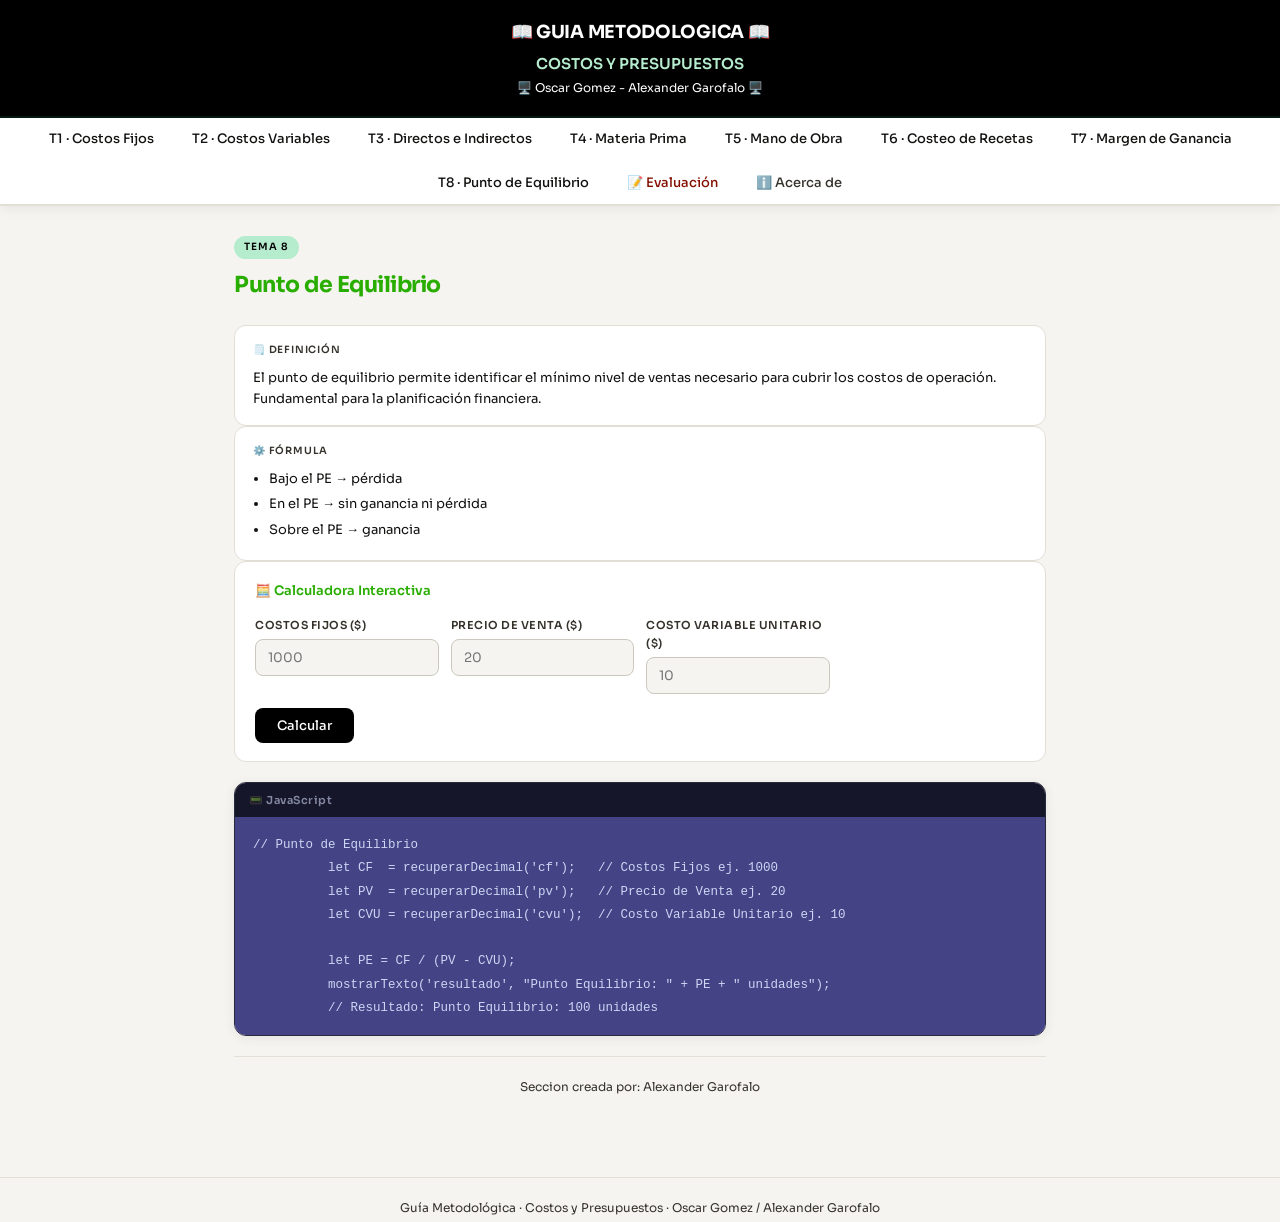
==== commit ad2d36bb: "Parte 1 3 5 7" ====
--- a/index.html
+++ b/index.html
@@ -34,16 +34,103 @@
 
     <!-- ══ TEMA 1 · COSTOS FIJOS ══ -->
     <section id="t1" class="seccion">
-      <h3>Costos Fijos</h3>
-      <input type="text" id="cf_alq" placeholder="Alquiler">
-      <input type="text" id="cf_serv" placeholder="Servicios">
-      <input type="text" id="cf_suel" placeholder="Sueldos">
-      <button onclick="calcularCostosFijos()">Calcular</button>
-      <div id="res_cf"></div>
-      <footer class="pie-pagina">
-        <p>Seccion creada por: Oscar Gomez</p>
-      </footer>
-    </section>
+  <div class="encabezado-tema">
+    <span class="etiqueta-tema">Tema 1</span>
+    <h2>Costos Fijos</h2>
+  </div>
+
+  <div class="fila-dos-columnas">
+
+    <div class="columna-contenido">
+
+      <div class="caja-info">
+        <h4>📝 Definición</h4>
+        <p>
+          Los costos fijos son aquellos gastos que permanecen constantes
+          independientemente de la cantidad de productos o servicios que
+          produzca una empresa.
+        </p>
+      </div>
+
+      <div class="caja-errores">
+        <h4>❌ Errores Comunes</h4>
+        <ul>
+          <li>Confundir costos fijos con variables.</li>
+          <li>No registrar todos los gastos mensuales.</li>
+          <li>Olvidar pagos administrativos.</li>
+        </ul>
+      </div>
+
+      <div class="caja-tips">
+        <h4>💡 Tips</h4>
+        <ul>
+          <li>Incluye alquiler, internet y seguros.</li>
+          <li>Registra los gastos cada mes.</li>
+          <li>Mantén actualizado tu presupuesto.</li>
+        </ul>
+      </div>
+
+    </div>
+
+    <div class="columna-contenido">
+
+      <div class="caja-info">
+        <h4>⚙️ Características</h4>
+        <ul>
+          <li>No dependen de la producción.</li>
+          <li>Se mantienen constantes.</li>
+          <li>Son necesarios para el funcionamiento del negocio.</li>
+        </ul>
+      </div>
+
+      <div class="bloque-calculadora">
+        <h4>🧮 Calculadora Interactiva</h4>
+
+        <div class="campo">
+          <label>Alquiler ($)</label>
+          <input type="number" id="cf_alq" placeholder="500">
+        </div>
+
+        <div class="campo">
+          <label>Servicios ($)</label>
+          <input type="number" id="cf_serv" placeholder="100">
+        </div>
+
+        <div class="campo">
+          <label>Sueldos ($)</label>
+          <input type="number" id="cf_suel" placeholder="800">
+        </div>
+
+        <button class="boton-calcular" onclick="calcularCostosFijos()">
+          Calcular
+        </button>
+
+        <div id="res_cf" class="resultado"></div>
+      </div>
+
+    </div>
+
+  </div>
+
+  <div class="bloque-codigo">
+    <div class="etiqueta-lenguaje">📟 JavaScript</div>
+    <pre><code>
+// Costos Fijos
+
+let alquiler = 500;
+let servicios = 100;
+let sueldos = 800;
+
+let total = alquiler + servicios + sueldos;
+
+// Resultado: $1400
+    </code></pre>
+  </div>
+
+  <footer class="pie-pagina">
+    <p>Sección creada por: Oscar Gomez</p>
+  </footer>
+</section>
 
     <!-- ══ TEMA 2 · COSTOS VARIABLES ══ -->
     <section id="t2" class="seccion">
@@ -100,16 +187,98 @@
 
     <!-- ══ TEMA 3 · COSTOS DIRECTOS E INDIRECTOS ══ -->
     <section id="t3" class="seccion">
-      <h3>Costos Directos e Indirectos</h3>
-      <input type="text" id="ci_dir" placeholder="Costos Directos">
-      <input type="text" id="ci_ind" placeholder="Costos Indirectos">
-      <button onclick="calcularDirectosIndirectos()">Calcular</button>
-      <div id="res_ci"></div>
-      <footer class="pie-pagina">
-        <p>Seccion creada por: Oscar Gomez</p>
-      </footer>
-    </section>
-
+  <div class="encabezado-tema">
+    <span class="etiqueta-tema">Tema 3</span>
+    <h2>Costos Directos e Indirectos</h2>
+  </div>
+
+  <div class="fila-dos-columnas">
+
+    <div class="columna-contenido">
+
+      <div class="caja-info">
+        <h4>📝 Definición</h4>
+        <p>
+          Los costos directos son aquellos que se pueden identificar
+          directamente con la elaboración de un producto. Los costos
+          indirectos son necesarios para la producción, pero no se
+          pueden asociar directamente a un producto específico.
+        </p>
+      </div>
+
+      <div class="caja-errores">
+        <h4>❌ Errores Comunes</h4>
+        <ul>
+          <li>Confundir costos directos con indirectos.</li>
+          <li>No registrar gastos de apoyo a la producción.</li>
+          <li>Clasificar incorrectamente los materiales.</li>
+        </ul>
+      </div>
+
+      <div class="caja-tips">
+        <h4>💡 Tips</h4>
+        <ul>
+          <li>Separa los costos por categorías.</li>
+          <li>Registra cada gasto de producción.</li>
+          <li>Mantén actualizado tu control de costos.</li>
+        </ul>
+      </div>
+
+    </div>
+
+    <div class="columna-contenido">
+
+      <div class="caja-info">
+        <h4>⚙️ Ejemplos</h4>
+        <ul>
+          <li><strong>Directos:</strong> harina, queso, carne.</li>
+          <li><strong>Indirectos:</strong> electricidad, limpieza.</li>
+          <li>Ayudan a calcular el costo total del producto.</li>
+        </ul>
+      </div>
+
+      <div class="bloque-calculadora">
+        <h4>🧮 Calculadora Interactiva</h4>
+
+        <div class="campo">
+          <label>Costo Directo ($)</label>
+          <input type="number" id="cd" placeholder="50">
+        </div>
+
+        <div class="campo">
+          <label>Costo Indirecto ($)</label>
+          <input type="number" id="ci" placeholder="20">
+        </div>
+
+        <button class="boton-calcular" onclick="calcularDirectosIndirectos()">
+          Calcular
+        </button>
+
+        <div id="res_t3" class="resultado"></div>
+      </div>
+
+    </div>
+
+  </div>
+
+  <div class="bloque-codigo">
+    <div class="etiqueta-lenguaje">📟 JavaScript</div>
+    <pre><code>
+// Costos Directos e Indirectos
+
+let directos = 50;
+let indirectos = 20;
+
+let total = directos + indirectos;
+
+// Resultado: 70
+    </code></pre>
+  </div>
+
+  <footer class="pie-pagina">
+    <p>Sección creada por: Oscar Gomez</p>
+  </footer>
+</section>
     <!-- ══ TEMA 4 · MATERIA PRIMA ══ -->
     <section id="t4" class="seccion">
       <div class="encabezado-tema">
@@ -173,15 +342,97 @@
 
     <!-- ══ TEMA 5 · MANO DE OBRA ══ -->
     <section id="t5" class="seccion">
-      <h3>Mano de Obra</h3>
-      <input type="text" id="mo_horas" placeholder="Horas trabajadas">
-      <input type="text" id="mo_costo" placeholder="Costo por hora">
-      <button onclick="calcularManoObra()">Calcular</button>
-      <div id="res_mo"></div>
-      <footer class="pie-pagina">
-        <p>Seccion creada por: Oscar Gomez</p>
-      </footer>
-    </section>
+  <div class="encabezado-tema">
+    <span class="etiqueta-tema">Tema 5</span>
+    <h2>Mano de Obra</h2>
+  </div>
+
+  <div class="fila-dos-columnas">
+
+    <div class="columna-contenido">
+
+      <div class="caja-info">
+        <h4>📝 Definición</h4>
+        <p>
+          La mano de obra representa el costo del trabajo realizado por los
+          empleados en la producción de bienes o servicios. Es un elemento
+          fundamental dentro de los costos de producción.
+        </p>
+      </div>
+
+      <div class="caja-errores">
+        <h4>❌ Errores Comunes</h4>
+        <ul>
+          <li>No registrar todas las horas trabajadas.</li>
+          <li>Calcular incorrectamente el costo por hora.</li>
+          <li>Olvidar beneficios y aportes laborales.</li>
+        </ul>
+      </div>
+
+      <div class="caja-tips">
+        <h4>💡 Tips</h4>
+        <ul>
+          <li>Lleva un control diario de horas.</li>
+          <li>Actualiza los salarios periódicamente.</li>
+          <li>Incluye horas extras cuando existan.</li>
+        </ul>
+      </div>
+
+    </div>
+
+    <div class="columna-contenido">
+
+      <div class="caja-info">
+        <h4>⚙️ Características</h4>
+        <ul>
+          <li>Puede ser directa o indirecta.</li>
+          <li>Forma parte del costo de producción.</li>
+          <li>Influye en el precio final del producto.</li>
+        </ul>
+      </div>
+
+      <div class="bloque-calculadora">
+        <h4>🧮 Calculadora Interactiva</h4>
+
+        <div class="campo">
+          <label>Horas Trabajadas</label>
+          <input type="number" id="horas" placeholder="40">
+        </div>
+
+        <div class="campo">
+          <label>Costo por Hora ($)</label>
+          <input type="number" id="costo" placeholder="5">
+        </div>
+
+        <button class="boton-calcular" onclick="calcularManoObra()">
+          Calcular
+        </button>
+
+        <div id="res_t5" class="resultado"></div>
+      </div>
+
+    </div>
+
+  </div>
+
+  <div class="bloque-codigo">
+    <div class="etiqueta-lenguaje">📟 JavaScript</div>
+    <pre><code>
+// Mano de Obra
+
+let horas = 40;
+let costoHora = 5;
+
+let total = horas * costoHora;
+
+// Resultado: $200
+    </code></pre>
+  </div>
+
+  <footer class="pie-pagina">
+    <p>Sección creada por: Oscar Gomez</p>
+  </footer>
+</section>
 
     <!-- ══ TEMA 6 · COSTEO DE RECETAS ══ -->
     <section id="t6" class="seccion">
@@ -249,31 +500,100 @@
 
     <!-- ══ TEMA 7 · MARGEN DE GANANCIA ══ -->
     <section id="t7" class="seccion">
-      <h3>Margen de Ganancia</h3>
-      <input type="text" id="mg_costo" placeholder="Costo">
-      <input type="text" id="mg_precio" placeholder="Precio de venta">
-      <button onclick="calcularMargenGanancia()">Calcular</button>
-
-      <div id="res_mg"></div>
-      <div class="fila-dos-columnas">
-        <div class="caja-info">
-          <h4>💰 Definición</h4>
-          <p>El margen de ganancia representa la utilidad obtenida por la empresa.</p>
-        </div>
-        <div class="caja-info">
-          <h4>📊 Fórmula</h4>
-          <ul>
-            <li>Ganancia = Precio - Costo</li>
-            <li>% = (Ganancia / Costo) × 100</li>
-          </ul>
-        </div>
-      </div>
-
-      <footer class="pie-pagina">
-        <p>Seccion creada por: Oscar Gomez</p>
-      </footer>
-    </section>
-
+  <div class="encabezado-tema">
+    <span class="etiqueta-tema">Tema 7</span>
+    <h2>Margen de Ganancia</h2>
+  </div>
+
+  <div class="fila-dos-columnas">
+
+    <div class="columna-contenido">
+
+      <div class="caja-info">
+        <h4>📝 Definición</h4>
+        <p>
+          El margen de ganancia es la diferencia entre el costo de un producto
+          y su precio de venta. Permite conocer cuánto beneficio obtiene una
+          empresa por cada venta realizada.
+        </p>
+      </div>
+
+      <div class="caja-errores">
+        <h4>❌ Errores Comunes</h4>
+        <ul>
+          <li>No incluir todos los costos de producción.</li>
+          <li>Confundir ingresos con ganancias.</li>
+          <li>Calcular incorrectamente el porcentaje de ganancia.</li>
+        </ul>
+      </div>
+
+      <div class="caja-tips">
+        <h4>💡 Tips</h4>
+        <ul>
+          <li>Revisa periódicamente los costos.</li>
+          <li>Establece precios competitivos.</li>
+          <li>Analiza la rentabilidad de cada producto.</li>
+        </ul>
+      </div>
+
+    </div>
+
+    <div class="columna-contenido">
+
+      <div class="caja-info">
+        <h4>⚙️ Fórmulas</h4>
+        <ul>
+          <li>Ganancia = Precio de Venta − Costo</li>
+          <li>Margen (%) = (Ganancia ÷ Costo) × 100</li>
+          <li>Ayuda a medir la rentabilidad.</li>
+        </ul>
+      </div>
+
+      <div class="bloque-calculadora">
+        <h4>🧮 Calculadora Interactiva</h4>
+
+        <div class="campo">
+          <label>Costo del Producto ($)</label>
+          <input type="number" id="mg_costo" placeholder="50">
+        </div>
+
+        <div class="campo">
+          <label>Precio de Venta ($)</label>
+          <input type="number" id="mg_precio" placeholder="80">
+        </div>
+
+        <button class="boton-calcular" onclick="calcularMargenGanancia()">
+          Calcular
+        </button>
+
+        <div id="res_t7" class="resultado"></div>
+      </div>
+
+    </div>
+
+  </div>
+
+  <div class="bloque-codigo">
+    <div class="etiqueta-lenguaje">📟 JavaScript</div>
+    <pre><code>
+// Margen de Ganancia
+
+let costo = 50;
+let precioVenta = 80;
+
+let ganancia = precioVenta - costo;
+let margen = (ganancia / costo) * 100;
+
+// Resultado:
+// Ganancia = $30
+// Margen = 60%
+    </code></pre>
+  </div>
+
+  <footer class="pie-pagina">
+    <p>Sección creada por: Oscar Gomez</p>
+  </footer>
+</section>
     <!-- ══ TEMA 8 · PUNTO DE EQUILIBRIO ══ -->
     <section id="t8" class="seccion activa">
       <div class="encabezado-tema">
--- a/cyp.css
+++ b/cyp.css
@@ -0,0 +1,549 @@
+@import url('https://fonts.googleapis.com/css2?family=Sora:wght@300;400;500;600;700&family=JetBrains+Mono:wght@400;500&display=swap');
+
+/* ── VARIABLES ── */
+:root {
+  --fondo:          #f5f4f0;
+  --superficie:     #ffffff;
+  --superficie2:    #f0eeea;
+  --borde:          #e2dfd6;
+  --borde2:         #ccc8be;
+  --texto:          #28ad00;
+  --texto2:         #131211;
+  --texto3:         #35322c;
+  --acento:         #000000;
+  --acento2:        rgb(8, 66, 47);
+  --acento-claro:   #b6ecce;
+  --verde:          #00421e;
+  --verde-fondo:    #e6f4ec;
+  --rojo:           #991b1b;
+  --rojo-fondo:     #fee2e2;
+  --dorado:         #92400e;
+  --dorado-fondo:   #fef3c7;
+  --codigo-fondo:   #434385;
+  --codigo-texto:   #cdd6f4;
+  --radio:          8px;
+  --radio-lg:       12px;
+  --sombra:         0 2px 12px rgba(0,0,0,0.07);
+}
+
+* { box-sizing: border-box; margin: 0; padding: 0; }
+
+body {
+  font-family: 'Sora', sans-serif;
+  background: var(--fondo);
+  color: var(--texto);
+  font-size: 14px;
+  line-height: 1.65;
+  min-height: 100vh;
+}
+
+/* ── ENCABEZADO ── */
+.encabezado-sitio {
+  background: var(--acento);
+  padding: 18px 32px;
+  text-align: center;
+  border-bottom: 2px solid rgba(7, 236, 187, 0.1);
+}
+.encabezado-sitio h1 {
+  font-size: 18px; font-weight: 700;
+  color: #fff; letter-spacing: -0.3px;
+}
+.encabezado-sitio p {
+  font-size: 12px;
+  color: rgb(255, 255, 255);
+  margin-top: 2px;
+}
+
+/* ── BARRA DE NAVEGACIÓN ── */
+.barra-navegacion {
+  display: flex;
+  justify-content: center;
+  flex-wrap: wrap;
+  gap: 2px;
+  padding: 0 24px;
+  background: var(--superficie);
+  border-bottom: 2px solid var(--borde);
+  position: sticky;
+  top: 0;
+  z-index: 100;
+  box-shadow: var(--sombra);
+}
+
+.boton-tab {
+  padding: 12px 18px;
+  border: none;
+  background: none;
+  font-family: 'Sora', sans-serif;
+  font-size: 13px;
+  font-weight: 500;
+  color: var(--texto2);
+  cursor: pointer;
+  border-bottom: 3px solid transparent;
+  white-space: nowrap;
+  transition: color .15s, border-color .15s, background .15s;
+  border-radius: var(--radio) var(--radio) 0 0;
+  margin-bottom: -2px;
+}
+.boton-tab:hover { color: var(--texto); background: var(--fondo); }
+.boton-tab.activo {
+  color: var(--acento);
+  border-bottom-color: var(--acento);
+  background: var(--fondo);
+}
+.boton-evaluacion       { color: #850f00; }
+.boton-evaluacion.activo{ color: #8b7706; border-bottom-color: #000000; }
+.boton-info             { color: var(--texto3); }
+.boton-info:hover       { color: var(--texto); }
+
+/* ── CONTENEDOR PRINCIPAL ── */
+.contenedor-principal {
+  max-width: 860px;
+  margin: 0 auto;
+}
+
+/* ── SECCIONES ── */
+.seccion {
+  display: none;
+  animation: aparicion .25s ease;
+  max-width: 860px;
+  margin: 0 auto;
+  padding: 28px 24px 60px;
+}
+.seccion.activa { display: block; }
+
+@keyframes aparicion {
+  from { opacity: 0; transform: translateY(6px); }
+  to   { opacity: 1; transform: translateY(0); }
+}
+
+.seccion h3 {
+  font-size: 22px;
+  font-weight: 700;
+  color: var(--texto);
+  letter-spacing: -0.5px;
+  margin-bottom: 16px;
+}
+
+.seccion > input[type="text"],
+.seccion > input[type="number"] {
+  width: 100%;
+  max-width: 300px;
+  padding: 9px 12px;
+  border: 1px solid var(--borde2);
+  border-radius: var(--radio);
+  font-family: 'Sora', sans-serif;
+  font-size: 13px;
+  background: var(--superficie);
+  color: var(--texto2);
+  outline: none;
+  display: block;
+  margin-bottom: 10px;
+  transition: border-color .15s;
+}
+.seccion > input[type="text"]:focus,
+.seccion > input[type="number"]:focus {
+  border-color: var(--acento2);
+}
+
+.seccion > button {
+  padding: 9px 22px;
+  background: var(--acento);
+  color: #fff;
+  border: none;
+  border-radius: var(--radio);
+  font-family: 'Sora', sans-serif;
+  font-size: 13px;
+  font-weight: 500;
+  cursor: pointer;
+  transition: background .15s;
+  margin-bottom: 12px;
+}
+.seccion > button:hover { background: var(--acento2); }
+
+.seccion > div[id^="res_"] {
+  margin-top: 12px;
+  padding: 12px 16px;
+  background: var(--acento-claro);
+  border: 1px solid #c5d9f0;
+  border-radius: var(--radio);
+  font-size: 13px;
+  color: var(--acento);
+  font-weight: 500;
+  line-height: 1.7;
+  max-width: 400px;
+}
+
+.encabezado-sitio h2 {
+  font-size: 15px;
+  font-weight: 600;
+  color: var(--acento-claro);
+  margin-top: 4px;
+}
+
+/* ── ENCABEZADO DE TEMA ── */
+.encabezado-tema { margin-bottom: 22px; }
+
+.etiqueta-tema {
+  display: inline-block;
+  font-size: 10px; font-weight: 600;
+  letter-spacing: 1px; text-transform: uppercase;
+  color: var(--acento); background: var(--acento-claro);
+  padding: 3px 10px; border-radius: 20px;
+  margin-bottom: 8px;
+}
+.encabezado-tema h2 {
+  font-size: 22px; font-weight: 700;
+  color: var(--texto); letter-spacing: -0.5px;
+}
+
+/* ── FILA DOS COLUMNAS ── */
+.fila-dos-columnas {
+  display: grid;
+  grid-template-columns: 1fr 1fr;
+  gap: 14px;
+  margin-bottom: 20px;
+}
+@media (max-width: 600px) { .fila-dos-columnas { grid-template-columns: 1fr; } }
+
+.columna-contenido {
+  display: flex;
+  flex-direction: column;
+  gap: 14px;
+}
+.columna-contenido .caja-errores,
+.columna-contenido .caja-tips,
+.columna-contenido .bloque-calculadora { margin: 0; }
+
+/* ── CAJAS DE INFORMACIÓN ── */
+.caja-info {
+  background: var(--superficie);
+  border: 1px solid var(--borde);
+  border-radius: var(--radio-lg);
+  padding: 16px 18px;
+}
+.caja-info h4 {
+  font-size: 10px; font-weight: 600;
+  letter-spacing: .8px; text-transform: uppercase;
+  color: var(--texto3); margin-bottom: 8px;
+}
+.caja-info p  { font-size: 13px; color: var(--texto2); line-height: 1.65; }
+.caja-info ul { padding-left: 16px; }
+.caja-info li { font-size: 13px; color: var(--texto2); margin-bottom: 4px; }
+
+/* ── BLOQUE DE CÓDIGO ── */
+.bloque-codigo {
+  margin-bottom: 20px;
+  border-radius: var(--radio-lg);
+  overflow: hidden;
+  border: 1px solid #2a2a3e;
+  box-shadow: var(--sombra);
+}
+.etiqueta-lenguaje {
+  background: #16162a;
+  padding: 8px 14px;
+  font-size: 11px; font-weight: 600;
+  color: rgba(205,214,244,0.6);
+  letter-spacing: .5px;
+  font-family: 'Sora', sans-serif;
+}
+pre {
+  background: var(--codigo-fondo);
+  padding: 16px 18px;
+  font-family: 'JetBrains Mono', monospace;
+  font-size: 12.5px;
+  color: var(--codigo-texto);
+  overflow-x: auto;
+  line-height: 1.7;
+  white-space: pre-wrap;
+  word-break: break-word;
+  margin: 0;
+}
+
+/* ── CALCULADORA ── */
+.bloque-calculadora {
+  background: var(--superficie);
+  border: 1px solid var(--borde);
+  border-radius: var(--radio-lg);
+  padding: 18px 20px;
+  margin-bottom: 20px;
+}
+.bloque-calculadora h4 {
+  font-size: 13px; font-weight: 600;
+  color: var(--texto); margin-bottom: 14px;
+}
+.grilla-campos {
+  display: grid;
+  grid-template-columns: repeat(auto-fill, minmax(180px, 1fr));
+  gap: 12px;
+  margin-bottom: 14px;
+}
+.campo label {
+  display: block;
+  font-size: 11px; font-weight: 600;
+  color: var(--texto3); text-transform: uppercase;
+  letter-spacing: .5px; margin-bottom: 5px;
+}
+.campo input {
+  width: 100%;
+  padding: 9px 12px;
+  border: 1px solid var(--borde2);
+  border-radius: var(--radio);
+  font-family: 'Sora', sans-serif;
+  font-size: 13px;
+  background: var(--fondo);
+  color: var(--texto);
+  outline: none;
+  transition: border-color .15s;
+}
+.campo input:focus { border-color: var(--acento2); }
+
+.boton-calcular {
+  padding: 9px 22px;
+  background: var(--acento);
+  color: #fff;
+  border: none;
+  border-radius: var(--radio);
+  font-family: 'Sora', sans-serif;
+  font-size: 13px; font-weight: 500;
+  cursor: pointer;
+  transition: background .15s;
+}
+.boton-calcular:hover { background: var(--acento2); }
+
+.caja-resultado {
+  margin-top: 12px;
+  padding: 12px 16px;
+  background: var(--acento-claro);
+  border: 1px solid #c5d9f0;
+  border-radius: var(--radio);
+  font-size: 13px;
+  color: var(--acento);
+  font-weight: 500;
+  display: none;
+  line-height: 1.7;
+}
+.caja-resultado.visible { display: block; }
+.caja-resultado .linea  { margin-bottom: 3px; }
+.caja-resultado .linea:last-child { margin-bottom: 0; }
+
+/* ── ERRORES Y TIPS ── */
+.caja-errores,
+.caja-tips {
+  background: var(--superficie);
+  border: 1px solid var(--borde);
+  border-radius: var(--radio-lg);
+  padding: 14px 16px;
+}
+.caja-errores { border-left: 3px solid var(--rojo); }
+.caja-tips    { border-left: 3px solid #f59e0b; }
+
+.caja-errores h4,
+.caja-tips h4 {
+  font-size: 11px; font-weight: 600;
+  letter-spacing: .5px; margin-bottom: 10px;
+}
+.caja-errores h4 { color: var(--rojo); }
+.caja-tips h4    { color: var(--dorado); }
+
+.caja-errores ul,
+.caja-tips ul { padding-left: 16px; }
+
+.caja-errores li,
+.caja-tips li {
+  font-size: 12.5px;
+  color: var(--texto2);
+  margin-bottom: 5px;
+  line-height: 1.55;
+}
+
+/* ── PIE DE PÁGINA ── */
+.pie-pagina {
+  text-align: center;
+  padding: 20px;
+  font-size: 12px;
+  color: var(--texto3);
+  border-top: 1px solid var(--borde);
+}
+
+/* ── EMERGENTE ── */
+.notificacion {
+  position: fixed;
+  bottom: 28px; left: 50%;
+  transform: translateX(-50%) translateY(20px);
+  background: #1a1916; color: #fff;
+  padding: 12px 24px;
+  border-radius: 10px;
+  font-size: 13px; font-weight: 500;
+  opacity: 0;
+  transition: opacity .3s, transform .3s;
+  z-index: 9999;
+  max-width: 480px;
+  text-align: center;
+  pointer-events: none;
+  box-shadow: 0 8px 24px rgba(0,0,0,0.25);
+}
+.notificacion.visible    { opacity: 1; transform: translateX(-50%) translateY(0); }
+.notificacion.exito      { background: #065f46; }
+.notificacion.error      { background: var(--rojo); }
+
+/* ── EVALUACIÓN / QUIZ ── */
+.intro-evaluacion {
+  background: var(--superficie);
+  border: 1px solid var(--borde);
+  border-radius: var(--radio-lg);
+  padding: 14px 18px;
+  margin-bottom: 20px;
+  font-size: 13px;
+  color: var(--texto2);
+}
+
+.quiz { display: flex; flex-direction: column; gap: 16px; }
+
+.tarjeta-pregunta {
+  background: var(--superficie);
+  border: 1px solid var(--borde);
+  border-radius: var(--radio-lg);
+  padding: 20px;
+  transition: border-color .15s;
+}
+.tarjeta-pregunta.respondida { border-color: var(--borde2); }
+
+.num-pregunta {
+  display: inline-flex;
+  align-items: center; justify-content: center;
+  width: 32px; height: 32px;
+  background: var(--acento);
+  color: #fff;
+  border-radius: 8px;
+  font-size: 12px; font-weight: 700;
+  margin-bottom: 10px;
+}
+
+.texto-pregunta {
+  font-size: 14px; font-weight: 500;
+  color: var(--texto2);
+  margin-bottom: 14px;
+  line-height: 1.6;
+}
+
+.opciones { display: flex; flex-direction: column; gap: 7px; }
+
+.opt {
+  display: flex;
+  align-items: center;
+  gap: 10px;
+  padding: 10px 14px;
+  border: 1px solid var(--borde2);
+  border-radius: var(--radio);
+  background: var(--fondo);
+  cursor: pointer;
+  transition: all .12s;
+  font-size: 13px;
+  color: var(--texto2);
+}
+.opt:hover { background: var(--acento-claro); border-color: var(--acento2); }
+.opt input[type="radio"] { accent-color: var(--acento2); width: 15px; height: 15px; flex-shrink: 0; }
+.opt.correcta { background: var(--verde-fondo); border-color: #6ee7b7; color: var(--verde); }
+.opt.incorrecta { background: var(--rojo-fondo); border-color: #fca5a5; color: var(--rojo); }
+.opt.deshabilitada { cursor: default; pointer-events: none; }
+
+.explicacion {
+  margin-top: 12px;
+  padding: 10px 14px;
+  background: var(--verde-fondo);
+  border: 1px solid #6ee7b7;
+  border-radius: var(--radio);
+  font-size: 12.5px;
+  color: var(--verde);
+  line-height: 1.55;
+}
+
+.acciones-quiz {
+  display: flex;
+  gap: 10px;
+  flex-wrap: wrap;
+  align-items: center;
+}
+
+.btn-enviar {
+  padding: 11px 26px;
+  background: var(--acento);
+  color: #fff;
+  border: none;
+  border-radius: var(--radio);
+  font-family: 'Sora', sans-serif;
+  font-size: 13px; font-weight: 600;
+  cursor: pointer;
+  transition: background .15s;
+}
+.btn-enviar:hover { background: var(--acento2); }
+
+.btn-reiniciar {
+  padding: 11px 20px;
+  background: var(--superficie);
+  color: var(--texto2);
+  border: 1px solid var(--borde2);
+  border-radius: var(--radio);
+  font-family: 'Sora', sans-serif;
+  font-size: 13px; font-weight: 500;
+  cursor: pointer;
+  transition: all .15s;
+}
+.btn-reiniciar:hover { background: var(--superficie2); }
+
+.resultado-quiz {
+  padding: 16px 20px;
+  border-radius: var(--radio-lg);
+  font-size: 14px; font-weight: 600;
+  text-align: center;
+}
+.resultado-quiz.exito   { background: var(--verde-fondo); color: var(--verde); border: 1px solid #6ee7b7; }
+.resultado-quiz.parcial { background: var(--dorado-fondo); color: var(--dorado); border: 1px solid #fcd34d; }
+.resultado-quiz.fallo   { background: var(--rojo-fondo); color: var(--rojo); border: 1px solid #fca5a5; }
+
+/* ── ACERCA DE — AMBOS PERFILES ── */
+.acerca-grid {
+  display: grid;
+  grid-template-columns: 1fr 1fr;
+  gap: 20px;
+}
+.acerca-grid .tarjeta-perfil { max-width: 100%; }
+@media (max-width: 700px) { .acerca-grid { grid-template-columns: 1fr; } }
+
+/* ── RESPONSIVE ── */
+@media (max-width: 640px) {
+  .seccion              { padding: 20px 16px 48px; }
+  .barra-navegacion     { padding: 0 10px; justify-content: flex-start; }
+  .boton-tab            { padding: 10px 12px; font-size: 12px; }
+  .encabezado-sitio     { padding: 14px 16px; }
+  .seccion > input[type="text"],
+  .seccion > input[type="number"] { max-width: 100%; }
+  .acciones-quiz { flex-direction: column; }
+  .btn-enviar, .btn-reiniciar { width: 100%; text-align: center; }
+}
+
+/* ── TARJETA PERFIL (sección Acerca de) ── */
+.tarjeta-perfil {
+  background: var(--superficie);
+  border: 1px solid var(--borde);
+  border-radius: var(--radio-lg);
+  padding: 40px 32px;
+  max-width: 480px;
+  margin: 0 auto;
+  text-align: center;
+}
+.avatar-perfil   { font-size: 56px; margin-bottom: 14px; }
+.tarjeta-perfil h3 { font-size: 20px; font-weight: 700; margin-bottom: 4px; }
+.subtitulo-perfil  { font-size: 13px; color: var(--texto2); margin-bottom: 6px; }
+.frase-perfil      { font-size: 13px; font-style: italic; color: var(--texto3); margin-bottom: 12px; }
+.descripcion-perfil{ font-size: 13px; color: var(--texto2); line-height: 1.65; margin-bottom: 20px; }
+.enlaces-perfil    { display: flex; flex-direction: column; gap: 8px; }
+.enlaces-perfil a {
+  font-size: 13px; color: var(--acento2);
+  text-decoration: none; padding: 9px 14px;
+  border-radius: var(--radio);
+  background: var(--acento-claro);
+  transition: background .15s;
+}
+.enlaces-perfil a:hover { background: #d0e4f5; }
+
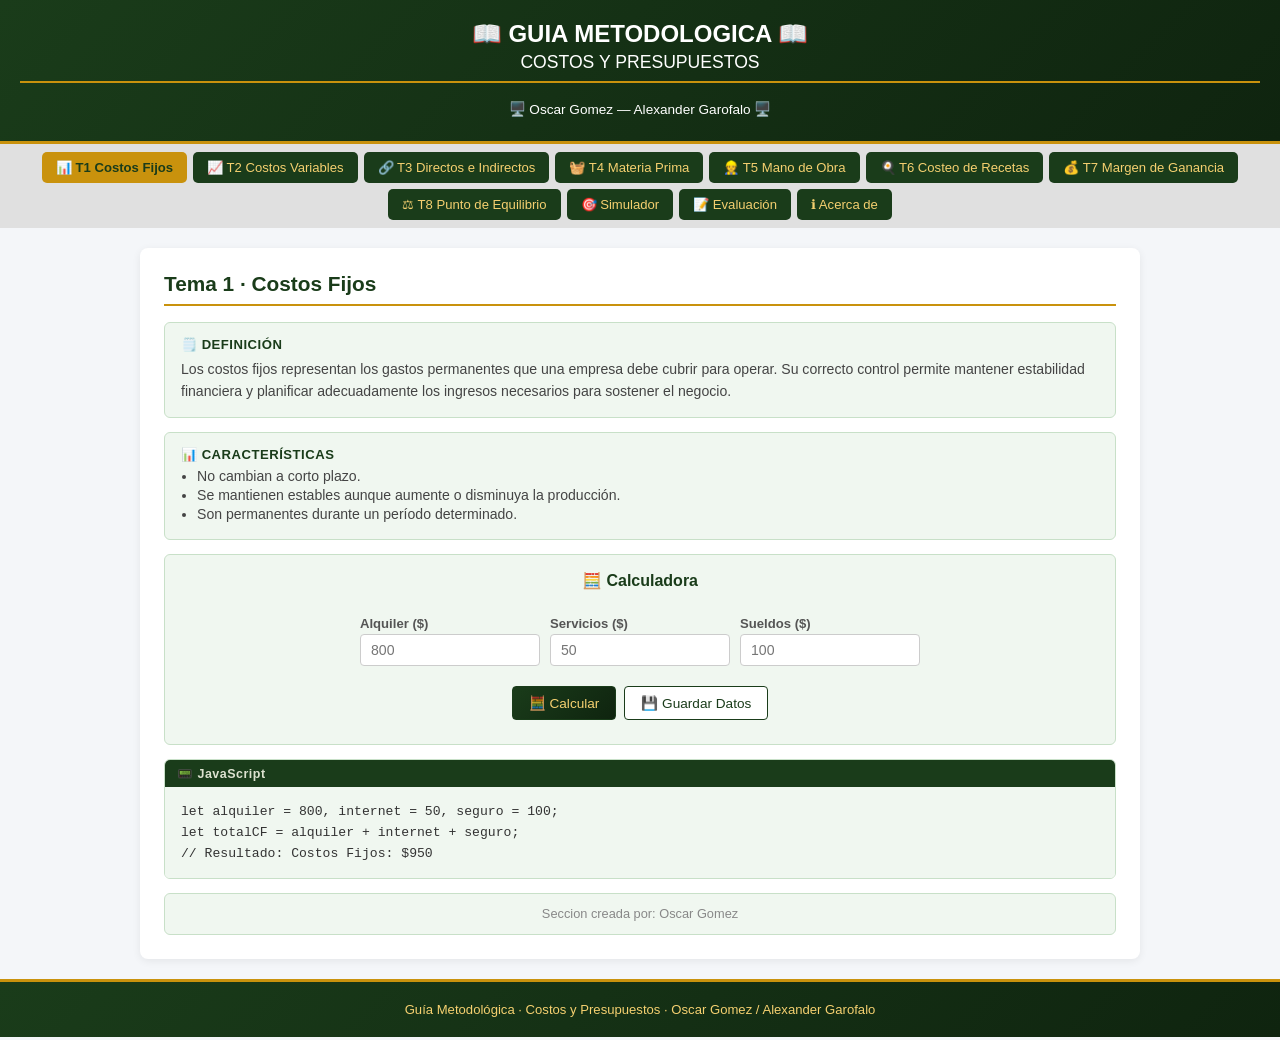
==== commit 749e9912: "AG: Paginas actualizadas mas simulador" ====
--- a/index.html
+++ b/index.html
@@ -1,789 +1,756 @@
 <!DOCTYPE html>
 <html lang="es">
 <head>
-  <meta charset="UTF-8" />
-  <meta name="viewport" content="width=device-width, initial-scale=1.0" />
-  <title>G.M. — C.y P.</title>
-  <link rel="stylesheet" href="cyp.css" />
+  <meta charset="UTF-8">
+  <meta name="viewport" content="width=device-width, initial-scale=1.0">
+  <title>Guía Metodológica - Costos y Presupuestos</title>
+  <link rel="stylesheet" href="cyp.css">
 </head>
 <body>
 
-  <!-- ───── ENCABEZADO ───── -->
-  <header class="encabezado-sitio">
-    <h1>📖 GUIA METODOLOGICA 📖</h1>
-    <h2>COSTOS Y PRESUPUESTOS</h2>
-    <p>🖥️ Oscar Gomez - Alexander Garofalo 🖥️</p>
-  </header>
-
-  <!-- ───── BARRA DE PESTAÑAS ───── -->
-  <nav class="barra-navegacion" id="barraTabs">
-    <button class="boton-tab" data-seccion="t1" onclick="cambiarSeccion('t1', this)">T1 · Costos Fijos</button>
-    <button class="boton-tab" data-seccion="t2" onclick="cambiarSeccion('t2', this)">T2 · Costos Variables</button>
-    <button class="boton-tab" data-seccion="t3" onclick="cambiarSeccion('t3', this)">T3 · Directos e Indirectos</button>
-    <button class="boton-tab" data-seccion="t4" onclick="cambiarSeccion('t4', this)">T4 · Materia Prima</button>
-    <button class="boton-tab" data-seccion="t5" onclick="cambiarSeccion('t5', this)">T5 · Mano de Obra</button>
-    <button class="boton-tab" data-seccion="t6" onclick="cambiarSeccion('t6', this)">T6 · Costeo de Recetas</button>
-    <button class="boton-tab" data-seccion="t7" onclick="cambiarSeccion('t7', this)">T7 · Margen de Ganancia</button>
-    <button class="boton-tab" data-seccion="t8" onclick="cambiarSeccion('t8', this)">T8 · Punto de Equilibrio</button>
-    <button class="boton-tab boton-evaluacion" data-seccion="evaluacion" onclick="cambiarSeccion('evaluacion', this)">📝 Evaluación</button>
-    <button class="boton-tab boton-info" data-seccion="acerca-de" onclick="cambiarSeccion('acerca-de', this)">ℹ️ Acerca de</button>
-  </nav>
-
-  <!-- ───── CONTENIDO PRINCIPAL ───── -->
-  <main class="contenedor-principal">
-
-    <!-- ══ TEMA 1 · COSTOS FIJOS ══ -->
-    <section id="t1" class="seccion">
-  <div class="encabezado-tema">
-    <span class="etiqueta-tema">Tema 1</span>
-    <h2>Costos Fijos</h2>
-  </div>
-
-  <div class="fila-dos-columnas">
-
-    <div class="columna-contenido">
-
-      <div class="caja-info">
-        <h4>📝 Definición</h4>
-        <p>
-          Los costos fijos son aquellos gastos que permanecen constantes
-          independientemente de la cantidad de productos o servicios que
-          produzca una empresa.
-        </p>
-      </div>
-
-      <div class="caja-errores">
-        <h4>❌ Errores Comunes</h4>
-        <ul>
-          <li>Confundir costos fijos con variables.</li>
-          <li>No registrar todos los gastos mensuales.</li>
-          <li>Olvidar pagos administrativos.</li>
-        </ul>
-      </div>
-
-      <div class="caja-tips">
-        <h4>💡 Tips</h4>
-        <ul>
-          <li>Incluye alquiler, internet y seguros.</li>
-          <li>Registra los gastos cada mes.</li>
-          <li>Mantén actualizado tu presupuesto.</li>
-        </ul>
-      </div>
-
-    </div>
-
-    <div class="columna-contenido">
-
-      <div class="caja-info">
-        <h4>⚙️ Características</h4>
-        <ul>
-          <li>No dependen de la producción.</li>
-          <li>Se mantienen constantes.</li>
-          <li>Son necesarios para el funcionamiento del negocio.</li>
-        </ul>
-      </div>
-
-      <div class="bloque-calculadora">
-        <h4>🧮 Calculadora Interactiva</h4>
-
-        <div class="campo">
-          <label>Alquiler ($)</label>
-          <input type="number" id="cf_alq" placeholder="500">
+<header>
+  <h1>📖 GUIA METODOLOGICA 📖</h1>
+  <h2>COSTOS Y PRESUPUESTOS</h2>
+  <p>🖥️ Oscar Gomez — Alexander Garofalo 🖥️</p>
+</header>
+
+<nav>
+  <button onclick="cambiarSeccion('t1', this)">📊 T1 Costos Fijos</button>
+  <button onclick="cambiarSeccion('t2', this)">📈 T2 Costos Variables</button>
+  <button onclick="cambiarSeccion('t3', this)">🔗 T3 Directos e Indirectos</button>
+  <button onclick="cambiarSeccion('t4', this)">🧺 T4 Materia Prima</button>
+  <button onclick="cambiarSeccion('t5', this)">👷 T5 Mano de Obra</button>
+  <button onclick="cambiarSeccion('t6', this)">🍳 T6 Costeo de Recetas</button>
+  <button onclick="cambiarSeccion('t7', this)">💰 T7 Margen de Ganancia</button>
+  <button onclick="cambiarSeccion('t8', this)">⚖ T8 Punto de Equilibrio</button>
+  <button onclick="cambiarSeccion('simulador', this)">🎯 Simulador</button>
+  <button onclick="cambiarSeccion('evaluacion', this)">📝 Evaluación</button>
+  <button onclick="cambiarSeccion('acerca-de', this)">ℹ Acerca de</button>
+</nav>
+
+<main>
+
+<!-- ═══ T1 · COSTOS FIJOS ═══ -->
+<section id="t1" class="activa">
+  <h2>Tema 1 · Costos Fijos</h2>
+
+  <div class="info-card">
+    <h4>🗒️ Definición</h4>
+    <p>Los costos fijos representan los gastos permanentes que una empresa debe cubrir para operar. Su correcto control permite mantener estabilidad financiera y planificar adecuadamente los ingresos necesarios para sostener el negocio.</p>
+  </div>
+
+  <div class="info-card">
+    <h4>📊 Características</h4>
+    <ul>
+      <li>No cambian a corto plazo.</li>
+      <li>Se mantienen estables aunque aumente o disminuya la producción.</li>
+      <li>Son permanentes durante un período determinado.</li>
+    </ul>
+  </div>
+
+  <div class="calc-box">
+    <h4>🧮 Calculadora</h4>
+    <div class="fila-form">
+      <div class="campo"><h5>Alquiler ($)</h5><input type="number" id="cf_alq" placeholder="800" step="0.01"></div>
+      <div class="campo"><h5>Servicios ($)</h5><input type="number" id="cf_serv" placeholder="50" step="0.01"></div>
+      <div class="campo"><h5>Sueldos ($)</h5><input type="number" id="cf_suel" placeholder="100" step="0.01"></div>
+    </div>
+    <div class="botonera">
+      <button onclick="calcularCostosFijos()">🧮 Calcular</button>
+      <button class="secundario" onclick="enviarAlSimulador('t1')">💾 Guardar Datos</button>
+    </div>
+    <div class="resultado" id="res_cf"></div>
+  </div>
+
+    <div class="codigo-box">
+      <div class="etiqueta">📟 JavaScript</div>
+<pre><code>let alquiler = 800, internet = 50, seguro = 100;
+let totalCF = alquiler + internet + seguro;
+// Resultado: Costos Fijos: $950</code></pre>
+    </div>
+  <footer class="pie-pagina"><p>Seccion creada por: Oscar Gomez</p></footer>
+</section>
+
+<!-- ═══ T2 · COSTOS VARIABLES ═══ -->
+<section id="t2">
+  <h2>Tema 2 · Costos Variables</h2>
+
+  <div class="info-card">
+    <h4>🗒️ Definición</h4>
+    <p>Los costos variables cambian de acuerdo con la cantidad de productos elaborados o servicios ofrecidos. Son esenciales para calcular precios de venta, ganancias y niveles de producción rentables.</p>
+  </div>
+
+  <div class="info-card">
+    <h4>📊 Características</h4>
+    <ul>
+      <li>Cambian según el volumen de producción.</li>
+      <li>Aumentan o disminuyen dependiendo de las ventas.</li>
+      <li>Son proporcionales a la actividad del negocio.</li>
+    </ul>
+  </div>
+
+  <div class="calc-box">
+    <h4>🧮 Calculadora</h4>
+    <div class="fila-form">
+      <div class="campo"><h5>Costo por Unidad ($)</h5><input type="number" id="cv_cvu" placeholder="3" step="0.01"></div>
+      <div class="campo"><h5>Cantidad Producida</h5><input type="number" id="cv_cant" placeholder="50"></div>
+    </div>
+    <div class="botonera">
+      <button onclick="calcularCostosVariables()">🧮 Calcular</button>
+      <button class="secundario" onclick="enviarAlSimulador('t2')">💾 Guardar Datos</button>
+    </div>
+    <div class="resultado" id="res_cv"></div>
+  </div>
+
+  <div class="codigo-box">
+    <div class="etiqueta">📟 JavaScript</div>
+<pre><code>let costoPorUnidad = 3, cantidad = 50;
+let totalCV = costoPorUnidad * cantidad;
+// Resultado: Costo Variable: $150</code></pre>
+    </div>
+  <footer class="pie-pagina"><p>Seccion creada por: Alexander Garofalo</p></footer>
+</section>
+
+<!-- ═══ T3 · DIRECTOS E INDIRECTOS ═══ -->
+<section id="t3">
+  <h2>Tema 3 · Costos Directos e Indirectos</h2>
+
+  <div class="info-card">
+    <h4>🗒️ Definición</h4>
+    <p>La clasificación entre costos directos e indirectos ayuda a organizar mejor los gastos de producción y permite calcular correctamente el costo real de un producto o servicio.</p>
+  </div>
+
+  <div class="info-card">
+    <h4>📊 Clasificación</h4>
+    <ul>
+      <li><strong>Directos:</strong> Identificables con un producto específico. Ej: harina, mano de obra en cocina.</li>
+      <li><strong>Indirectos:</strong> Necesarios para operar pero no asociados a un solo producto. Ej: luz, arriendo.</li>
+    </ul>
+  </div>
+
+  <div class="calc-box">
+    <h4>🧮 Calculadora</h4>
+    <div class="fila-form">
+      <div class="campo"><h5>Costos Directos ($)</h5><input type="number" id="ci_dir" placeholder="7" step="0.01"></div>
+      <div class="campo"><h5>Costos Indirectos ($)</h5><input type="number" id="ci_ind" placeholder="3" step="0.01"></div>
+    </div>
+    <div class="botonera">
+      <button onclick="calcularDirectosIndirectos()">🧮 Calcular</button>
+      <button class="secundario" onclick="enviarAlSimulador('t3')">💾 Guardar Datos</button>
+    </div>
+    <div class="resultado" id="res_ci"></div>
+  </div>
+
+  <div class="codigo-box">
+    <div class="etiqueta">📟 JavaScript</div>
+<pre><code>let harina = 2, manoDeObra = 5;
+let costoDirecto = harina + manoDeObra;
+let luz = 3, costoIndirecto = luz;
+let costoTotal = costoDirecto + costoIndirecto;
+// Resultado: Costo Total: $10</code></pre>
+    </div>
+  <footer class="pie-pagina"><p>Seccion creada por: Oscar Gomez</p></footer>
+</section>
+
+<!-- ═══ T4 · MATERIA PRIMA ═══ -->
+<section id="t4">
+  <h2>Tema 4 · Costos de Materia Prima</h2>
+
+  <div class="info-card">
+    <h4>🗒️ Definición</h4>
+    <p>El control adecuado de la materia prima permite reducir desperdicios, mejorar la producción y obtener mayores ganancias dentro de una empresa.</p>
+  </div>
+
+  <div class="info-card">
+    <h4>📊 Tipos</h4>
+    <ul>
+      <li><strong>Directa:</strong> ingredientes principales del producto.</li>
+      <li><strong>Indirecta:</strong> empaques, etiquetas, condimentos.</li>
+    </ul>
+  </div>
+
+  <div class="calc-box">
+    <h4>🧮 Calculadora</h4>
+    <div class="fila-form">
+      <div class="campo"><h5>Ingrediente 1 ($)</h5><input type="number" id="mp_i1" placeholder="2" step="0.01"></div>
+      <div class="campo"><h5>Ingrediente 2 ($)</h5><input type="number" id="mp_i2" placeholder="3" step="0.01"></div>
+      <div class="campo"><h5>Ingrediente 3 ($)</h5><input type="number" id="mp_i3" placeholder="1" step="0.01"></div>
+      <div class="campo"><h5>% Merma</h5><input type="number" id="mp_merma" placeholder="10"></div>
+    </div>
+    <div class="botonera">
+      <button onclick="calcularMateriaPrima()">🧮 Calcular</button>
+      <button class="secundario" onclick="enviarAlSimulador('t4')">💾 Guardar Datos</button>
+    </div>
+    <div class="resultado" id="res_mp"></div>
+  </div>
+
+  <div class="codigo-box">
+    <div class="etiqueta">📟 JavaScript</div>
+<pre><code>let harina = 2, huevos = 3, azucar = 1;
+let totalMP = harina + huevos + azucar;
+// Resultado: Costo Materia Prima: $6</code></pre>
+    </div>
+  <footer class="pie-pagina"><p>Seccion creada por: Alexander Garofalo</p></footer>
+</section>
+
+<!-- ═══ T5 · MANO DE OBRA ═══ -->
+<section id="t5">
+  <h2>Tema 5 · Mano de Obra</h2>
+
+  <div class="info-card">
+    <h4>🗒️ Definición</h4>
+    <p>La mano de obra es fundamental para el funcionamiento de cualquier empresa, ya que influye directamente en la calidad, productividad y eficiencia del proceso productivo.</p>
+  </div>
+
+  <div class="info-card">
+    <h4>📊 Clasificación</h4>
+    <ul>
+      <li><strong>Directa:</strong> participa directamente en la fabricación. Ej: chef, operario.</li>
+      <li><strong>Indirecta:</strong> apoya el proceso productivo. Ej: contador, guardia de seguridad.</li>
+    </ul>
+  </div>
+
+  <div class="calc-box">
+    <h4>🧮 Calculadora</h4>
+    <div class="fila-form">
+      <div class="campo"><h5>Horas Trabajadas</h5><input type="number" id="mo_horas" placeholder="160"></div>
+      <div class="campo"><h5>Costo por Hora ($)</h5><input type="number" id="mo_costo" placeholder="3.75" step="0.01"></div>
+    </div>
+    <div class="botonera">
+      <button onclick="calcularManoObra()">🧮 Calcular</button>
+      <button class="secundario" onclick="enviarAlSimulador('t5')">💾 Guardar Datos</button>
+    </div>
+    <div class="resultado" id="res_mo"></div>
+  </div>
+
+  <div class="codigo-box">
+    <div class="etiqueta">📟 JavaScript</div>
+<pre><code>let salario = 600, horasMes = 160;
+let costoPorHora = salario / horasMes;
+// Resultado: Costo/hora: $3.75</code></pre>
+    </div>
+  <footer class="pie-pagina"><p>Seccion creada por: Oscar Gomez</p></footer>
+</section>
+
+<!-- ═══ T6 · COSTEO DE RECETAS ═══ -->
+<section id="t6">
+  <h2>Tema 6 · Costeo de Recetas</h2>
+
+  <div class="info-card">
+    <h4>🗒️ Definición</h4>
+    <p>El costeo de recetas permite calcular el costo total de los ingredientes de un alimento o bebida. Muy utilizado en restaurantes, cafeterías y negocios gastronómicos para fijar precios correctos.</p>
+  </div>
+
+  <div class="info-card">
+    <h4>📊 Elementos del Costeo</h4>
+    <ul>
+      <li>Ingredientes y sus cantidades.</li>
+      <li>Precio unitario de cada ingrediente.</li>
+      <li>Costo total por receta.</li>
+      <li>El margen de ganancia se agrega sobre el costo total para fijar el precio de venta.</li>
+    </ul>
+  </div>
+
+  <div class="calc-box">
+    <h4>🧮 T6 · Costeo de Recetas</h4>
+    <div class="tabla-ingredientes">
+      <div class="fila-encabezado-tabla"><span>Ingrediente</span><span>Costo ($)</span></div>
+      <div class="fila-ingrediente"><input type="text" id="rec_n1" placeholder="Harina"><input type="number" id="rec_c1" placeholder="1.50" step="0.01"></div>
+      <div class="fila-ingrediente"><input type="text" id="rec_n2" placeholder="Huevos"><input type="number" id="rec_c2" placeholder="2.00" step="0.01"></div>
+      <div class="fila-ingrediente"><input type="text" id="rec_n3" placeholder="Azúcar"><input type="number" id="rec_c3" placeholder="1.00" step="0.01"></div>
+      <div class="fila-ingrediente"><input type="text" id="rec_n4" placeholder="Otro..."><input type="number" id="rec_c4" placeholder="0" step="0.01"></div>
+    </div>
+    <div class="botonera">
+      <button onclick="calcularReceta()">🧮 Calcular</button>
+      <button class="secundario" onclick="enviarAlSimulador('t6')">💾 Guardar Datos</button>
+    </div>
+    <div class="resultado" id="res_rec"></div>
+  </div>
+
+  <div class="codigo-box">
+    <div class="etiqueta">📟 JavaScript</div>
+<pre><code>let i1 = { nombre: "Harina", costo: 1.50 };
+let i2 = { nombre: "Huevos", costo: 2.00 };
+let i3 = { nombre: "Azúcar", costo: 1.00 };
+let costoTotal = i1.costo + i2.costo + i3.costo;
+// Resultado: Costo Total Receta: $4.50</code></pre>
+    </div>
+  <footer class="pie-pagina"><p>Seccion creada por: Alexander Garofalo</p></footer>
+</section>
+
+<!-- ═══ T7 · MARGEN DE GANANCIA ═══ -->
+<section id="t7">
+  <h2>Tema 7 · Margen de Ganancia</h2>
+
+  <div class="info-card">
+    <h4>🗒️ Definición</h4>
+    <p>El margen de ganancia permite conocer la rentabilidad de los productos y ayuda a tomar decisiones estratégicas sobre precios y ventas.</p>
+  </div>
+
+  <div class="info-card">
+    <h4>📊 Fórmula</h4>
+    <ul>
+      <li>Ganancia = Precio - Costo</li>
+      <li>% = (Ganancia / Costo) × 100</li>
+    </ul>
+  </div>
+
+  <div class="calc-box">
+    <h4>🧮 Calculadora</h4>
+    <div class="fila-form">
+      <div class="campo"><h5>Costo Total ($)</h5><input type="number" id="mg_costo" placeholder="10" step="0.01"></div>
+      <div class="campo"><h5>Precio de Venta ($)</h5><input type="number" id="mg_precio" placeholder="15" step="0.01"></div>
+    </div>
+    <div class="botonera">
+      <button onclick="calcularMargenGanancia()">🧮 Calcular</button>
+      <button class="secundario" onclick="enviarAlSimulador('t7')">💾 Guardar Datos</button>
+    </div>
+    <div class="resultado" id="res_mg"></div>
+  </div>
+
+  <div class="codigo-box">
+    <div class="etiqueta">📟 JavaScript</div>
+<pre><code>let costo = 10, precioVenta = 15;
+let ganancia = precioVenta - costo;
+let porcentaje = (ganancia / costo) * 100;
+// Resultado: Ganancia: $5  |  % Ganancia: 50%</code></pre>
+    </div>
+  <footer class="pie-pagina"><p>Seccion creada por: Oscar Gomez</p></footer>
+</section>
+
+<!-- ═══ T8 · PUNTO DE EQUILIBRIO ═══ -->
+<section id="t8">
+  <h2>Tema 8 · Punto de Equilibrio</h2>
+
+  <div class="info-card">
+    <h4>🗒️ Definición</h4>
+    <p>El punto de equilibrio permite identificar el mínimo nivel de ventas necesario para cubrir los costos de operación. Fundamental para la planificación financiera.</p>
+  </div>
+
+  <div class="info-card">
+    <h4>📊 Fórmula</h4>
+    <ul>
+      <li>Bajo el PE → pérdida</li>
+      <li>En el PE → sin ganancia ni pérdida</li>
+      <li>Sobre el PE → ganancia</li>
+    </ul>
+  </div>
+
+  <div class="calc-box">
+    <h4>🧮 Calculadora</h4>
+    <div class="fila-form">
+      <div class="campo"><h5>Costos Fijos ($)</h5><input type="number" id="pe_cf" placeholder="1000" step="0.01"></div>
+      <div class="campo"><h5>Precio de Venta ($)</h5><input type="number" id="pe_pv" placeholder="20" step="0.01"></div>
+      <div class="campo"><h5>Costo Variable Unit. ($)</h5><input type="number" id="pe_cvu" placeholder="10" step="0.01"></div>
+    </div>
+    <div class="botonera">
+      <button onclick="calcularPuntoEquilibrio()">🧮 Calcular</button>
+      <button class="secundario" onclick="enviarAlSimulador('t8')">💾 Guardar Datos</button>
+    </div>
+    <div class="resultado" id="res_pe"></div>
+  </div>
+
+  <div class="codigo-box">
+    <div class="etiqueta">📟 JavaScript</div>
+<pre><code>let CF = 1000, PV = 20, CVU = 10;
+let PE = CF / (PV - CVU);
+// Resultado: Punto Equilibrio: 100 unidades</code></pre>
+    </div>
+  <footer class="pie-pagina"><p>Seccion creada por: Alexander Garofalo</p></footer>
+</section>
+
+<!-- ═══ SIMULADOR · SISTEMA DE COSTEO ═══ -->
+<section id="simulador">
+  <h2>Simulador · Sistema de Costeo de Recetas</h2>
+
+  <div class="info-card" style="background:#e8f5e9;border-left:4px solid #1f3c88">
+    <h4>🎯 Aplicación Práctica</h4>
+    <p><strong>Sistema de Costeo de Recetas:</strong> Los estudiantes desarrollarán un sistema que calcula automáticamente el costo real de producción considerando materia prima, mano de obra, merma, unidades de medida y costos indirectos. Las recetas usan cantidades pequeñas pero los productos se compran en otras unidades — el sistema convierte automáticamente.</p>
+  </div>
+
+  <!-- Conversor -->
+  <div class="calc-box">
+    <h4>📏 Conversor Interactivo de Unidades</h4>
+    <div class="fila-form">
+      <input type="number" id="conv_valor" value="1" oninput="actualizarConversor()" style="width:80px">
+      <select id="conv_desde" onchange="actualizarConversor()">
+        <option value="g">gramos (g)</option>
+        <option value="lb" selected>libras (lb)</option>
+        <option value="kg">kilogramos (kg)</option>
+        <option value="unidad">unidad (unid)</option>
+      </select>
+      <span style="font-weight:bold;font-size:1.2rem">=</span>
+      <span id="conv_resultado" style="font-weight:bold;font-size:1.2rem;color:#1f3c88">453.60</span>
+      <select id="conv_hacia" onchange="actualizarConversor()">
+        <option value="g" selected>gramos (g)</option>
+        <option value="lb">libras (lb)</option>
+        <option value="kg">kilogramos (kg)</option>
+        <option value="unidad">unidad (unid)</option>
+      </select>
+    </div>
+    <table id="conv_tabla">
+      <tr><td>1 libra (lb)</td><td>453.60 g</td></tr>
+      <tr><td>1 libra (lb)</td><td>1.00 lb</td></tr>
+      <tr><td>1 libra (lb)</td><td>0.454 kg</td></tr>
+      <tr><td>1 libra (lb)</td><td>454 unid</td></tr>
+    </table>
+  </div>
+
+  <!-- T0 · Descripción del Producto -->
+  <div class="sim-box" data-section="t0">
+    <div class="sim-header">
+      <h4 onclick="toggleCollapsible(this)" style="cursor:pointer">▶ T0 · Descripción del Producto</h4>
+      <div class="sim-acciones">
+        <button onclick="guardarSim(this)" title="Guardar">💾</button>
+        <button onclick="editarSim(this)" title="Editar">✏️</button>
+        <button onclick="limpiarSim(this)" title="Borrar">🗑️</button>
+      </div>
+    </div>
+    <div class="sim-body">
+      <div class="fila-form">
+        <div class="campo"><h5>Nombre del Producto</h5><input type="text" id="sim_prod_nombre" placeholder="Ej: Hamburguesa Clásica"></div>
+        <div class="campo"><h5>Descripción</h5><input type="text" id="sim_prod_desc" placeholder="Pan, carne, queso, lechuga"></div>
+        <div class="campo"><h5>Categoría</h5><input type="text" id="sim_prod_cat" placeholder="Comida Rápida"></div>
+        <div class="campo"><h5>Precio Venta Objetivo ($)</h5><input type="number" id="sim_prod_pv" placeholder="8.50" step="0.01"></div>
+      </div>
+    </div>
+  </div>
+
+  <!-- T1 · Costos Fijos -->
+  <div class="sim-box" data-section="t1">
+    <div class="sim-header">
+      <h4 onclick="toggleCollapsible(this)" style="cursor:pointer">▶ T1 · Costos Fijos</h4>
+      <div class="sim-acciones">
+        <button onclick="guardarSim(this)" title="Guardar">💾</button>
+        <button onclick="editarSim(this)" title="Editar">✏️</button>
+        <button onclick="limpiarSim(this)" title="Borrar">🗑️</button>
+      </div>
+    </div>
+    <div class="sim-body">
+      <div class="fila-form">
+        <div class="campo"><h5>Alquiler ($)</h5><input type="number" id="sim_cf_alq" placeholder="800" step="0.01"></div>
+        <div class="campo"><h5>Servicios ($)</h5><input type="number" id="sim_cf_serv" placeholder="50" step="0.01"></div>
+        <div class="campo"><h5>Sueldos ($)</h5><input type="number" id="sim_cf_suel" placeholder="100" step="0.01"></div>
+      </div>
+    </div>
+  </div>
+
+  <!-- T2 · Costos Variables -->
+  <div class="sim-box" data-section="t2">
+    <div class="sim-header">
+      <h4 onclick="toggleCollapsible(this)" style="cursor:pointer">▶ T2 · Costos Variables</h4>
+      <div class="sim-acciones">
+        <button onclick="guardarSim(this)" title="Guardar">💾</button>
+        <button onclick="editarSim(this)" title="Editar">✏️</button>
+        <button onclick="limpiarSim(this)" title="Borrar">🗑️</button>
+      </div>
+    </div>
+    <div class="sim-body">
+      <div class="fila-form">
+        <div class="campo"><h5>Costo x Unidad ($)</h5><input type="number" id="sim_cv_cvu" placeholder="3" step="0.01"></div>
+        <div class="campo"><h5>Cantidad Producida</h5><input type="number" id="sim_cv_cant" placeholder="50"></div>
+      </div>
+    </div>
+  </div>
+
+  <!-- T3 · Directos e Indirectos -->
+  <div class="sim-box" data-section="t3">
+    <div class="sim-header">
+      <h4 onclick="toggleCollapsible(this)" style="cursor:pointer">▶ T3 · Directos e Indirectos</h4>
+      <div class="sim-acciones">
+        <button onclick="guardarSim(this)" title="Guardar">💾</button>
+        <button onclick="editarSim(this)" title="Editar">✏️</button>
+        <button onclick="limpiarSim(this)" title="Borrar">🗑️</button>
+      </div>
+    </div>
+    <div class="sim-body">
+      <div class="fila-form">
+        <div class="campo"><h5>Costos Directos ($)</h5><input type="number" id="sim_ci_dir" placeholder="7" step="0.01"></div>
+        <div class="campo"><h5>Costos Indirectos ($)</h5><input type="number" id="sim_ci_ind" placeholder="3" step="0.01"></div>
+        <div class="campo"><h5>% Indirectos (receta)</h5><input type="number" id="sim_indirectos" placeholder="15" step="1"></div>
+      </div>
+    </div>
+  </div>
+
+  <!-- T4 · Materia Prima - Inventario -->
+  <div class="sim-box" data-section="t4">
+    <div class="sim-header">
+      <h4 onclick="toggleCollapsible(this)" style="cursor:pointer">▶ T4 · Materia Prima - Inventario</h4>
+      <div class="sim-acciones">
+        <button onclick="guardarSim(this)" title="Guardar">💾</button>
+        <button onclick="editarSim(this)" title="Editar">✏️</button>
+        <button onclick="limpiarSim(this)" title="Borrar">🗑️</button>
+      </div>
+    </div>
+    <div class="sim-body">
+      <p style="font-size:0.85rem;color:#555;margin-bottom:8px">Costo x Unidad se calcula automáticamente con la merma.</p>
+      <div id="tabla-mp" class="tabla-sim">
+        <div class="fila-encabezado">
+          <span>Producto</span><span>U.</span><span>Cant.</span><span>Precio $</span><span>% Merma</span><span>$ x Unid</span><span>Acciones</span>
         </div>
-
-        <div class="campo">
-          <label>Servicios ($)</label>
-          <input type="number" id="cf_serv" placeholder="100">
+      </div>
+      <div class="botonera">
+        <button onclick="abrirModalMP()">+ Agregar</button>
+        <button class="secundario" onclick="guardarInventario()">💾 Inv.</button>
+      </div>
+    </div>
+  </div>
+
+  <!-- T5 · Mano de Obra -->
+  <div class="sim-box" data-section="t5">
+    <div class="sim-header">
+      <h4 onclick="toggleCollapsible(this)" style="cursor:pointer">▶ T5 · Mano de Obra</h4>
+      <div class="sim-acciones">
+        <button onclick="guardarSim(this)" title="Guardar">💾</button>
+        <button onclick="editarSim(this)" title="Editar">✏️</button>
+        <button onclick="limpiarSim(this)" title="Borrar">🗑️</button>
+      </div>
+    </div>
+    <div class="sim-body">
+      <div class="fila-form">
+        <div class="campo"><h5>Horas Trabajadas</h5><input type="number" id="sim_mo_horas" placeholder="160"></div>
+        <div class="campo"><h5>Costo por Hora ($)</h5><input type="number" id="sim_mo_costo" placeholder="3.75" step="0.01"></div>
+      </div>
+    </div>
+  </div>
+
+  <!-- T6 · Costeo de Receta -->
+  <div class="sim-box" data-section="t6">
+    <div class="sim-header">
+      <h4 onclick="toggleCollapsible(this)" style="cursor:pointer">▶ T6 · Costeo de Receta</h4>
+      <div class="sim-acciones">
+        <button onclick="guardarSim(this)" title="Guardar">💾</button>
+        <button onclick="editarSim(this)" title="Editar">✏️</button>
+        <button onclick="limpiarSim(this)" title="Borrar">🗑️</button>
+      </div>
+    </div>
+    <div class="sim-body">
+      <div class="fila-form">
+        <div class="campo"><h5>Nombre</h5><input type="text" id="sim_nombre" placeholder="Ej: Hamburguesa"></div>
+        <div class="campo"><h5>Tiempo (min)</h5><input type="number" id="sim_tiempo" placeholder="45" step="1"></div>
+        <div class="campo"><h5>Porciones</h5><input type="number" id="sim_porciones" placeholder="4" step="1"></div>
+        <div class="campo"><h5>Mano de Obra x Hora ($)</h5><input type="number" id="sim_mo" placeholder="12.00" step="0.01"></div>
+      </div>
+      <div class="sim-box" style="margin-top:10px">
+        <h4 onclick="toggleCollapsible(this)" style="cursor:pointer;font-size:0.85rem">▶ Ingredientes (del inventario)</h4>
+        <div class="sim-body">
+          <div id="tabla-receta" class="tabla-sim">
+            <div class="fila-encabezado">
+              <span>Producto</span><span>Cant.</span><span>U.</span><span></span>
+            </div>
+          </div>
+          <button onclick="agregarFilaReceta()" style="margin-top:6px">+ Agregar Ingrediente</button>
         </div>
-
-        <div class="campo">
-          <label>Sueldos ($)</label>
-          <input type="number" id="cf_suel" placeholder="800">
-        </div>
-
-        <button class="boton-calcular" onclick="calcularCostosFijos()">
-          Calcular
-        </button>
-
-        <div id="res_cf" class="resultado"></div>
-      </div>
-
-    </div>
-
-  </div>
-
-  <div class="bloque-codigo">
-    <div class="etiqueta-lenguaje">📟 JavaScript</div>
-    <pre><code>
-// Costos Fijos
-
-let alquiler = 500;
-let servicios = 100;
-let sueldos = 800;
-
-let total = alquiler + servicios + sueldos;
-
-// Resultado: $1400
-    </code></pre>
-  </div>
-
-  <footer class="pie-pagina">
-    <p>Sección creada por: Oscar Gomez</p>
-  </footer>
-</section>
-
-    <!-- ══ TEMA 2 · COSTOS VARIABLES ══ -->
-    <section id="t2" class="seccion">
-      <div class="encabezado-tema">
-        <span class="etiqueta-tema">Tema 2</span>
-        <h2>Costos Variables</h2>
-      </div>
-
-      <div class="caja-info">
-        <h4>🗒️ Definición</h4>
-        <p>Los costos variables cambian de acuerdo con la cantidad de productos elaborados o servicios ofrecidos. Son esenciales para calcular precios de venta, ganancias y niveles de producción rentables.</p>
-      </div>
-
-      <div class="caja-info">
-        <h4>⚙️ Características</h4>
-        <ul>
-          <li>Cambian según el volumen de producción.</li>
-          <li>Aumentan o disminuyen dependiendo de las ventas.</li>
-          <li>Son proporcionales a la actividad del negocio.</li>
-        </ul>
-      </div>
-
-      <div class="bloque-calculadora">
-        <h4>🧮 Calculadora Interactiva</h4>
-        <div class="grilla-campos">
-          <div class="campo">
-            <label>Costo por unidad ($)</label>
-            <input type="number" id="cv_cvu" placeholder="3" step="0.01" />
-          </div>
-          <div class="campo">
-            <label>Cantidad producida</label>
-            <input type="number" id="cv_cant" placeholder="50" />
-          </div>
-        </div>
-        <button class="boton-calcular" onclick="calcularCostosVariables()">Calcular</button>
-        <div class="caja-resultado" id="res_cv"></div>
-      </div>
-
-      <div class="bloque-codigo">
-        <div class="etiqueta-lenguaje">📟 JavaScript</div>
-        <pre><code>// Plantilla: Costos Variables
-          let costoPorUnidad = recuperarDecimal('cvu');     // ej. 3
-          let cantidad       = recuperarEntero('cantidad'); // ej. 50
-
-          let totalCV = costoPorUnidad * cantidad;
-          mostrarTexto('resultado', "Costo Variable: $" + totalCV);
-          // Resultado: Costo Variable: $150</code></pre>
-      </div>
-
-      <footer class="pie-pagina">
-        <p>Seccion creada por: Alexander Garofalo</p>
-      </footer>
-    </section>
-
-    <!-- ══ TEMA 3 · COSTOS DIRECTOS E INDIRECTOS ══ -->
-    <section id="t3" class="seccion">
-  <div class="encabezado-tema">
-    <span class="etiqueta-tema">Tema 3</span>
-    <h2>Costos Directos e Indirectos</h2>
-  </div>
-
-  <div class="fila-dos-columnas">
-
-    <div class="columna-contenido">
-
-      <div class="caja-info">
-        <h4>📝 Definición</h4>
-        <p>
-          Los costos directos son aquellos que se pueden identificar
-          directamente con la elaboración de un producto. Los costos
-          indirectos son necesarios para la producción, pero no se
-          pueden asociar directamente a un producto específico.
-        </p>
-      </div>
-
-      <div class="caja-errores">
-        <h4>❌ Errores Comunes</h4>
-        <ul>
-          <li>Confundir costos directos con indirectos.</li>
-          <li>No registrar gastos de apoyo a la producción.</li>
-          <li>Clasificar incorrectamente los materiales.</li>
-        </ul>
-      </div>
-
-      <div class="caja-tips">
-        <h4>💡 Tips</h4>
-        <ul>
-          <li>Separa los costos por categorías.</li>
-          <li>Registra cada gasto de producción.</li>
-          <li>Mantén actualizado tu control de costos.</li>
-        </ul>
-      </div>
-
-    </div>
-
-    <div class="columna-contenido">
-
-      <div class="caja-info">
-        <h4>⚙️ Ejemplos</h4>
-        <ul>
-          <li><strong>Directos:</strong> harina, queso, carne.</li>
-          <li><strong>Indirectos:</strong> electricidad, limpieza.</li>
-          <li>Ayudan a calcular el costo total del producto.</li>
-        </ul>
-      </div>
-
-      <div class="bloque-calculadora">
-        <h4>🧮 Calculadora Interactiva</h4>
-
-        <div class="campo">
-          <label>Costo Directo ($)</label>
-          <input type="number" id="cd" placeholder="50">
-        </div>
-
-        <div class="campo">
-          <label>Costo Indirecto ($)</label>
-          <input type="number" id="ci" placeholder="20">
-        </div>
-
-        <button class="boton-calcular" onclick="calcularDirectosIndirectos()">
-          Calcular
-        </button>
-
-        <div id="res_t3" class="resultado"></div>
-      </div>
-
-    </div>
-
-  </div>
-
-  <div class="bloque-codigo">
-    <div class="etiqueta-lenguaje">📟 JavaScript</div>
-    <pre><code>
-// Costos Directos e Indirectos
-
-let directos = 50;
-let indirectos = 20;
-
-let total = directos + indirectos;
-
-// Resultado: 70
-    </code></pre>
-  </div>
-
-  <footer class="pie-pagina">
-    <p>Sección creada por: Oscar Gomez</p>
-  </footer>
-</section>
-    <!-- ══ TEMA 4 · MATERIA PRIMA ══ -->
-    <section id="t4" class="seccion">
-      <div class="encabezado-tema">
-        <span class="etiqueta-tema">Tema 4</span>
-        <h2>Costos de Materia Prima</h2>
-      </div>
-
-      <div class="caja-info">
-        <h4>🗒️ Definición</h4>
-        <p>El control adecuado de la materia prima permite reducir desperdicios, mejorar la producción y obtener mayores ganancias dentro de una empresa.</p>
-      </div>
-
-      <div class="caja-info">
-        <h4>⚙️ Tipos</h4>
-        <ul>
-          <li><strong>Directa:</strong> ingredientes principales del producto.</li>
-          <li><strong>Indirecta:</strong> empaques, etiquetas, condimentos.</li>
-        </ul>
-      </div>
-
-      <div class="bloque-calculadora">
-        <h4>🧮 Calculadora Interactiva</h4>
-        <div class="grilla-campos">
-          <div class="campo">
-            <label>Ingrediente 1 ($)</label>
-            <input type="number" id="mp_i1" placeholder="2" step="0.01" />
-          </div>
-          <div class="campo">
-            <label>Ingrediente 2 ($)</label>
-            <input type="number" id="mp_i2" placeholder="3" step="0.01" />
-          </div>
-          <div class="campo">
-            <label>Ingrediente 3 ($)</label>
-            <input type="number" id="mp_i3" placeholder="1" step="0.01" />
-          </div>
-          <div class="campo">
-            <label>% Merma (desperdicio)</label>
-            <input type="number" id="mp_merma" placeholder="10" />
-          </div>
-        </div>
-        <button class="boton-calcular" onclick="calcularMateriaPrima()">Calcular</button>
-        <div class="caja-resultado" id="res_mp"></div>
-      </div>
-
-      <div class="bloque-codigo">
-        <div class="etiqueta-lenguaje">📟 JavaScript</div>
-        <pre><code>// Plantilla: Materia Prima
-            let harina = recuperarDecimal('harina'); // ej. 2
-            let huevos = recuperarDecimal('huevos'); // ej. 3
-            let azucar = recuperarDecimal('azucar'); // ej. 1
-
-            let totalMP = harina + huevos + azucar;
-            mostrarTexto('resultado', "Costo Materia Prima: $" + totalMP);
-            // Resultado: Costo Materia Prima: $6</code></pre>
-      </div>
-
-      <footer class="pie-pagina">
-        <p>Seccion creada por: Alexander Garofalo</p>
-      </footer>
-    </section>
-
-    <!-- ══ TEMA 5 · MANO DE OBRA ══ -->
-    <section id="t5" class="seccion">
-  <div class="encabezado-tema">
-    <span class="etiqueta-tema">Tema 5</span>
-    <h2>Mano de Obra</h2>
-  </div>
-
-  <div class="fila-dos-columnas">
-
-    <div class="columna-contenido">
-
-      <div class="caja-info">
-        <h4>📝 Definición</h4>
-        <p>
-          La mano de obra representa el costo del trabajo realizado por los
-          empleados en la producción de bienes o servicios. Es un elemento
-          fundamental dentro de los costos de producción.
-        </p>
-      </div>
-
-      <div class="caja-errores">
-        <h4>❌ Errores Comunes</h4>
-        <ul>
-          <li>No registrar todas las horas trabajadas.</li>
-          <li>Calcular incorrectamente el costo por hora.</li>
-          <li>Olvidar beneficios y aportes laborales.</li>
-        </ul>
-      </div>
-
-      <div class="caja-tips">
-        <h4>💡 Tips</h4>
-        <ul>
-          <li>Lleva un control diario de horas.</li>
-          <li>Actualiza los salarios periódicamente.</li>
-          <li>Incluye horas extras cuando existan.</li>
-        </ul>
-      </div>
-
-    </div>
-
-    <div class="columna-contenido">
-
-      <div class="caja-info">
-        <h4>⚙️ Características</h4>
-        <ul>
-          <li>Puede ser directa o indirecta.</li>
-          <li>Forma parte del costo de producción.</li>
-          <li>Influye en el precio final del producto.</li>
-        </ul>
-      </div>
-
-      <div class="bloque-calculadora">
-        <h4>🧮 Calculadora Interactiva</h4>
-
-        <div class="campo">
-          <label>Horas Trabajadas</label>
-          <input type="number" id="horas" placeholder="40">
-        </div>
-
-        <div class="campo">
-          <label>Costo por Hora ($)</label>
-          <input type="number" id="costo" placeholder="5">
-        </div>
-
-        <button class="boton-calcular" onclick="calcularManoObra()">
-          Calcular
-        </button>
-
-        <div id="res_t5" class="resultado"></div>
-      </div>
-
-    </div>
-
-  </div>
-
-  <div class="bloque-codigo">
-    <div class="etiqueta-lenguaje">📟 JavaScript</div>
-    <pre><code>
-// Mano de Obra
-
-let horas = 40;
-let costoHora = 5;
-
-let total = horas * costoHora;
-
-// Resultado: $200
-    </code></pre>
-  </div>
-
-  <footer class="pie-pagina">
-    <p>Sección creada por: Oscar Gomez</p>
-  </footer>
-</section>
-
-    <!-- ══ TEMA 6 · COSTEO DE RECETAS ══ -->
-    <section id="t6" class="seccion">
-      <div class="encabezado-tema">
-        <span class="etiqueta-tema">Tema 6</span>
-        <h2>Costeo de Recetas</h2>
-      </div>
-
-      <div class="caja-info">
-        <h4>🗒️ Definición</h4>
-        <p>El costeo de recetas permite calcular el costo total de los ingredientes de un alimento o bebida. Muy utilizado en restaurantes y cafeterías para fijar precios correctos.</p>
-      </div>
-
-      <div class="caja-info">
-        <h4>⚙️ Elementos del Costeo</h4>
-        <ul>
-          <li>Ingredientes y sus cantidades.</li>
-          <li>Precio unitario de cada ingrediente.</li>
-          <li>Costo total por receta.</li>
-          <li>El margen de ganancia se agrega al costo para fijar el precio de venta.</li>
-        </ul>
-      </div>
-
-      <div class="bloque-calculadora">
-        <h4>🧮 Calculadora interactiva</h4>
-        <div class="tabla-ingredientes">
-          <div class="fila-encabezado-tabla"><span>Ingrediente</span><span>Costo ($)</span></div>
-          <div class="fila-ingrediente">
-            <input type="text" id="rec_n1" placeholder="Harina" />
-            <input type="number" id="rec_c1" placeholder="1.50" step="0.01" />
-          </div>
-          <div class="fila-ingrediente">
-            <input type="text" id="rec_n2" placeholder="Huevos" />
-            <input type="number" id="rec_c2" placeholder="2.00" step="0.01" />
-          </div>
-          <div class="fila-ingrediente">
-            <input type="text" id="rec_n3" placeholder="Azúcar" />
-            <input type="number" id="rec_c3" placeholder="1.00" step="0.01" />
-          </div>
-          <div class="fila-ingrediente">
-            <input type="text" id="rec_n4" placeholder="Otro..." />
-            <input type="number" id="rec_c4" placeholder="0" step="0.01" />
-          </div>
-        </div>
-        <button class="boton-calcular" onclick="calcularReceta()">Calcular</button>
-        <div class="caja-resultado" id="res_rec"></div>
-      </div>
-
-      <div class="bloque-codigo">
-        <div class="etiqueta-lenguaje">📟 JavaScript</div>
-        <pre><code>// Costeo de Recetas
-          let ingrediente1 = { nombre: "Harina", costo: recuperarDecimal('i1') };
-          let ingrediente2 = { nombre: "Huevos", costo: recuperarDecimal('i2') };
-          let ingrediente3 = { nombre: "Azúcar", costo: recuperarDecimal('i3') };
-
-          let costoTotal = ingrediente1.costo + ingrediente2.costo + ingrediente3.costo;
-          mostrarTexto('resultado', "Costo Total Receta: $" + costoTotal.toFixed(2));
-          // Resultado: Costo Total Receta: $4.50</code></pre>
-      </div>
-
-      <footer class="pie-pagina">
-        <p>Seccion creada por: Alexander Garofalo</p>
-      </footer>
-    </section>
-
-    <!-- ══ TEMA 7 · MARGEN DE GANANCIA ══ -->
-    <section id="t7" class="seccion">
-  <div class="encabezado-tema">
-    <span class="etiqueta-tema">Tema 7</span>
-    <h2>Margen de Ganancia</h2>
-  </div>
-
-  <div class="fila-dos-columnas">
-
-    <div class="columna-contenido">
-
-      <div class="caja-info">
-        <h4>📝 Definición</h4>
-        <p>
-          El margen de ganancia es la diferencia entre el costo de un producto
-          y su precio de venta. Permite conocer cuánto beneficio obtiene una
-          empresa por cada venta realizada.
-        </p>
-      </div>
-
-      <div class="caja-errores">
-        <h4>❌ Errores Comunes</h4>
-        <ul>
-          <li>No incluir todos los costos de producción.</li>
-          <li>Confundir ingresos con ganancias.</li>
-          <li>Calcular incorrectamente el porcentaje de ganancia.</li>
-        </ul>
-      </div>
-
-      <div class="caja-tips">
-        <h4>💡 Tips</h4>
-        <ul>
-          <li>Revisa periódicamente los costos.</li>
-          <li>Establece precios competitivos.</li>
-          <li>Analiza la rentabilidad de cada producto.</li>
-        </ul>
-      </div>
-
-    </div>
-
-    <div class="columna-contenido">
-
-      <div class="caja-info">
-        <h4>⚙️ Fórmulas</h4>
-        <ul>
-          <li>Ganancia = Precio de Venta − Costo</li>
-          <li>Margen (%) = (Ganancia ÷ Costo) × 100</li>
-          <li>Ayuda a medir la rentabilidad.</li>
-        </ul>
-      </div>
-
-      <div class="bloque-calculadora">
-        <h4>🧮 Calculadora Interactiva</h4>
-
-        <div class="campo">
-          <label>Costo del Producto ($)</label>
-          <input type="number" id="mg_costo" placeholder="50">
-        </div>
-
-        <div class="campo">
-          <label>Precio de Venta ($)</label>
-          <input type="number" id="mg_precio" placeholder="80">
-        </div>
-
-        <button class="boton-calcular" onclick="calcularMargenGanancia()">
-          Calcular
-        </button>
-
-        <div id="res_t7" class="resultado"></div>
-      </div>
-
-    </div>
-
-  </div>
-
-  <div class="bloque-codigo">
-    <div class="etiqueta-lenguaje">📟 JavaScript</div>
-    <pre><code>
-// Margen de Ganancia
-
-let costo = 50;
-let precioVenta = 80;
-
-let ganancia = precioVenta - costo;
-let margen = (ganancia / costo) * 100;
-
-// Resultado:
-// Ganancia = $30
-// Margen = 60%
-    </code></pre>
-  </div>
-
-  <footer class="pie-pagina">
-    <p>Sección creada por: Oscar Gomez</p>
-  </footer>
-</section>
-    <!-- ══ TEMA 8 · PUNTO DE EQUILIBRIO ══ -->
-    <section id="t8" class="seccion activa">
-      <div class="encabezado-tema">
-        <span class="etiqueta-tema">Tema 8</span>
-        <h2>Punto de Equilibrio</h2>
-      </div>
-
-      <div class="caja-info">
-        <h4>🗒️ Definición</h4>
-        <p>El punto de equilibrio permite identificar el mínimo nivel de ventas necesario para cubrir los costos de operación. Fundamental para la planificación financiera.</p>
-      </div>
-
-      <div class="caja-info">
-        <h4>⚙️ Fórmula</h4>
-        <ul>
-          <li>Bajo el PE → pérdida</li>
-          <li>En el PE → sin ganancia ni pérdida</li>
-          <li>Sobre el PE → ganancia</li>
-        </ul>
-      </div>
-
-      <div class="bloque-calculadora">
-        <h4>🧮 Calculadora Interactiva</h4>
-        <div class="grilla-campos">
-          <div class="campo">
-            <label>Costos Fijos ($)</label>
-            <input type="number" id="pe_cf" placeholder="1000" step="0.01" />
-          </div>
-          <div class="campo">
-            <label>Precio de Venta ($)</label>
-            <input type="number" id="pe_pv" placeholder="20" step="0.01" />
-          </div>
-          <div class="campo">
-            <label>Costo Variable Unitario ($)</label>
-            <input type="number" id="pe_cvu" placeholder="10" step="0.01" />
-          </div>
-        </div>
-        <button class="boton-calcular" onclick="calcularPuntoEquilibrio()">Calcular</button>
-        <div class="caja-resultado" id="res_pe"></div>
-      </div>
-
-      <div class="bloque-codigo">
-        <div class="etiqueta-lenguaje">📟 JavaScript</div>
-        <pre><code>// Punto de Equilibrio
-          let CF  = recuperarDecimal('cf');   // Costos Fijos ej. 1000
-          let PV  = recuperarDecimal('pv');   // Precio de Venta ej. 20
-          let CVU = recuperarDecimal('cvu');  // Costo Variable Unitario ej. 10
-
-          let PE = CF / (PV - CVU);
-          mostrarTexto('resultado', "Punto Equilibrio: " + PE + " unidades");
-          // Resultado: Punto Equilibrio: 100 unidades</code></pre>
-      </div>
-
-      <footer class="pie-pagina">
-        <p>Seccion creada por: Alexander Garofalo</p>
-      </footer>
-    </section>
-
-    <!-- ───── NOTIFICACIÓN ───── -->
-    <div id="notificacion" class="notificacion" role="alert"></div>
-
-    <!-- ══ EVALUACIÓN ══ -->
-    <section id="evaluacion" class="seccion">
-      <div class="encabezado-tema">
-        <span class="etiqueta-tema">Evaluación Final</span>
-        <h2>Test de Conocimientos</h2>
-      </div>
-      <div class="intro-evaluacion">
-        <p>Responde las 5 preguntas de opción múltiple. Al finalizar recibirás tu calificación con retroalimentación.</p>
-      </div>
-      <div id="formulario-quiz" class="quiz">
-
-        <!-- P1 -->
-        <div class="tarjeta-pregunta" data-q="1">
-          <div class="num-pregunta">01</div>
-          <p class="texto-pregunta">Una empresa paga $500 de arriendo, $80 de internet y $120 de seguro sin importar cuánto produzca. ¿A cuánto ascienden sus costos fijos mensuales?</p>
-          <div class="opciones">
-            <label class="opt"><input type="radio" name="q1" value="a" /><span>$580</span></label>
-            <label class="opt"><input type="radio" name="q1" value="b" /><span>$620</span></label>
-            <label class="opt"><input type="radio" name="q1" value="c" data-correct="true" /><span>$700</span></label>
-            <label class="opt"><input type="radio" name="q1" value="d" /><span>$800</span></label>
-          </div>
-          <div class="explicacion" id="exp1" hidden>✅ Correcto: 500 + 80 + 120 = <strong>$700</strong> de costos fijos.</div>
-        </div>
-
-        <!-- P2 -->
-        <div class="tarjeta-pregunta" data-q="2">
-          <div class="num-pregunta">02</div>
-          <p class="texto-pregunta">El precio de venta de un producto es $25 y su costo de producción es $10. ¿Cuál es el porcentaje de ganancia sobre el costo?</p>
-          <div class="opciones">
-            <label class="opt"><input type="radio" name="q2" value="a" /><span>40%</span></label>
-            <label class="opt"><input type="radio" name="q2" value="b" data-correct="true" /><span>150%</span></label>
-            <label class="opt"><input type="radio" name="q2" value="c" /><span>60%</span></label>
-            <label class="opt"><input type="radio" name="q2" value="d" /><span>250%</span></label>
-          </div>
-          <div class="explicacion" id="exp2" hidden>✅ Ganancia = $15. % Ganancia = (15/10) × 100 = <strong>150%</strong>.</div>
-        </div>
-
-        <!-- P3 -->
-        <div class="tarjeta-pregunta" data-q="3">
-          <div class="num-pregunta">03</div>
-          <p class="texto-pregunta">Una pizzería tiene un costo variable por pizza de $3 y produce 50 pizzas. ¿Cuál es el costo variable total?</p>
-          <div class="opciones">
-            <label class="opt"><input type="radio" name="q3" value="a" /><span>$100</span></label>
-            <label class="opt"><input type="radio" name="q3" value="b" /><span>$120</span></label>
-            <label class="opt"><input type="radio" name="q3" value="c" data-correct="true" /><span>$150</span></label>
-            <label class="opt"><input type="radio" name="q3" value="d" /><span>$180</span></label>
-          </div>
-          <div class="explicacion" id="exp3" hidden>✅ Costo Variable Total = 3 × 50 = <strong>$150</strong>.</div>
-        </div>
-
-        <!-- P4 -->
-        <div class="tarjeta-pregunta" data-q="4">
-          <div class="num-pregunta">04</div>
-          <p class="texto-pregunta">Un chef recibe un salario mensual de $600 y trabaja 160 horas al mes. ¿Cuál es el costo por hora de su mano de obra?</p>
-          <div class="opciones">
-            <label class="opt"><input type="radio" name="q4" value="a" /><span>$3.00</span></label>
-            <label class="opt"><input type="radio" name="q4" value="b" data-correct="true" /><span>$3.75</span></label>
-            <label class="opt"><input type="radio" name="q4" value="c" /><span>$4.00</span></label>
-            <label class="opt"><input type="radio" name="q4" value="d" /><span>$5.00</span></label>
-          </div>
-          <div class="explicacion" id="exp4" hidden>✅ Costo por hora = 600 / 160 = <strong>$3.75</strong>.</div>
-        </div>
-
-        <!-- P5 -->
-        <div class="tarjeta-pregunta" data-q="5">
-          <div class="num-pregunta">05</div>
-          <p class="texto-pregunta">Una empresa tiene costos fijos de $2000, precio de venta $40 y costo variable unitario $20. ¿Cuántas unidades debe vender para llegar al punto de equilibrio?</p>
-          <div class="opciones">
-            <label class="opt"><input type="radio" name="q5" value="a" /><span>50 unidades</span></label>
-            <label class="opt"><input type="radio" name="q5" value="b" /><span>80 unidades</span></label>
-            <label class="opt"><input type="radio" name="q5" value="c" data-correct="true" /><span>100 unidades</span></label>
-            <label class="opt"><input type="radio" name="q5" value="d" /><span>200 unidades</span></label>
-          </div>
-          <div class="explicacion" id="exp5" hidden>✅ PE = 2000 / (40 − 20) = 2000 / 20 = <strong>100 unidades</strong>.</div>
-        </div>
-
-        <div class="acciones-quiz">
-          <button type="button" id="btn-evaluar" class="btn-enviar" onclick="evaluarQuiz()">Evaluar mis respuestas</button>
-          <button type="button" id="btn-reiniciar" class="btn-reiniciar" onclick="reiniciarQuiz()">🔄 Reiniciar</button>
-        </div>
-        <div id="resultado-quiz" class="resultado-quiz" hidden></div>
-      </div>
-    </section>
-
-  </main>
-
-  <!-- ══ ACERCA DE — AMBOS PERFILES ══ -->
-  <section id="acerca-de" class="seccion">
-    <div class="encabezado-tema">
-      <span class="etiqueta-tema">Información</span>
-      <h2>Acerca de</h2>
-    </div>
-    <div class="acerca-grid">
-      <div class="tarjeta-perfil">
-        <div class="avatar-perfil">🐧</div>
-        <h3>Alexander Garofalo</h3>
-        <p class="subtitulo-perfil">/ KRAKEDEV / Matemáticas 1 /</p>
-        <p class="frase-perfil">"Me apasiona la tecnología y la informática."</p>
-        <p class="descripcion-perfil">Desarrollador de la Guía Metodológica de Costos y Presupuestos.<br>Creado con HTML, CSS y JavaScript puro.</p>
-        <div class="enlaces-perfil">
-          <a href="mailto:alexander.garofalo.ag@gmail.com">📧 alexander.garofalo.ag@gmail.com</a>
-          <a href="#">💼 Futuro Desarrollador de Software</a>
-          <a href="#">🐙 GitHub: @Norfolllk</a>
-        </div>
-      </div>
-	  
-      <div class="tarjeta-perfil">
-        <div class="avatar-perfil">🐢</div>
-        <h3>Oscar Gomez</h3>
-        <p class="subtitulo-perfil">/ KRAKEDEV / Matemáticas 1 /</p>
-        <p class="frase-perfil">"---"</p>
-        <p class="descripcion-perfil">D----.<br>----</p>
-        <div class="enlaces-perfil">
-          <a href="mailto:">--</a>
-          <a href="#">💼 Futuro ----</a>
-          <a href="#">🐙 GitHub: --</a>
-        </div>
-      </div>
-    </div>
-  </section>
-
-  <!-- ───── PIE DE PÁGINA ───── -->
-  <footer class="pie-pagina">
-    <p>Guía Metodológica · Costos y Presupuestos · Oscar Gomez / Alexander Garofalo</p>
-  </footer>
-
-  <!-- ───── SCRIPTS ───── -->
-  <script src="cyp_utilitarios.js"></script>
-  <script src="cyp_calculadoras.js"></script>
-  <script src="cyp.js"></script>
+      </div>
+    </div>
+  </div>
+
+  <!-- T7 · Margen de Ganancia -->
+  <div class="sim-box" data-section="t7">
+    <div class="sim-header">
+      <h4 onclick="toggleCollapsible(this)" style="cursor:pointer">▶ T7 · Margen de Ganancia</h4>
+      <div class="sim-acciones">
+        <button onclick="guardarSim(this)" title="Guardar">💾</button>
+        <button onclick="editarSim(this)" title="Editar">✏️</button>
+        <button onclick="limpiarSim(this)" title="Borrar">🗑️</button>
+      </div>
+    </div>
+    <div class="sim-body">
+      <div class="fila-form">
+        <div class="campo"><h5>% Margen Deseado</h5><input type="number" id="sim_margen" placeholder="40" step="1"></div>
+      </div>
+    </div>
+  </div>
+
+  <!-- T8 · Punto de Equilibrio -->
+  <div class="sim-box" data-section="t8">
+    <div class="sim-header">
+      <h4 onclick="toggleCollapsible(this)" style="cursor:pointer">▶ T8 · Punto de Equilibrio</h4>
+      <div class="sim-acciones">
+        <button onclick="guardarSim(this)" title="Guardar">💾</button>
+        <button onclick="editarSim(this)" title="Editar">✏️</button>
+        <button onclick="limpiarSim(this)" title="Borrar">🗑️</button>
+      </div>
+    </div>
+    <div class="sim-body">
+      <div class="fila-form">
+        <div class="campo"><h5>Punto de Equilibrio</h5><input type="text" id="res_pe_valor" value="-" disabled style="background:#e9ecef;font-weight:bold"></div>
+      </div>
+      <p style="font-size:0.8rem;color:#888;margin-top:4px">Se calcula con datos de T1, T6 y T7. Costos Fijos / (PV - CVU)</p>
+    </div>
+  </div>
+
+  <div class="botonera" style="justify-content:center;margin:20px 0">
+    <button onclick="guardarReceta()" class="secundario" id="btn-guardar-receta" style="padding:10px 24px">💾 Guardar Receta</button>
+    <div id="receta-selector" style="position:relative;display:inline-block">
+      <button onclick="toggleListaRecetas()" type="button" style="padding:10px 16px;font-size:0.95rem;border:1px solid #ccc;border-radius:6px;background:#fff;cursor:pointer;min-width:220px;text-align:left;white-space:nowrap" id="btn-receta-selector">
+        📋 Seleccionar Receta
+      </button>
+      <div id="dropdown-recetas" style="display:none;position:absolute;top:100%;left:0;right:0;background:#fff;border:1px solid #ccc;border-radius:6px;max-height:240px;overflow-y:auto;z-index:20;box-shadow:0 4px 12px rgba(0,0,0,0.15);margin-top:2px;min-width:260px"></div>
+    </div>
+    <button onclick="simularCosteo()" style="padding:12px 36px;font-size:1rem">🧮 Calcular Costo Total</button>
+  </div>
+
+  <!-- Dashboard -->
+  <div class="dashboard-card" id="res_sim">
+    <div class="dashboard-header">📊 Flujo de Caja - Resumen</div>
+    <div class="dashboard-monto" id="res_ganancia_real">$0.00</div>
+    <div class="dashboard-sub">Efectivo real disponible</div>
+    <div class="dashboard-filas">
+      <div class="dash-fila"><div><div class="dash-label" id="res_ingresos_label">Ingresos Reales</div><div class="dash-small">Ingresos / Mínimo (P. Equilibrio)</div></div><div class="dash-valor" id="res_ingresos_valor">$0.00 / $0.00</div></div>
+      <div class="dash-fila"><div><div class="dash-label">Egresos Reales</div><div class="dash-small">Egresos / Máximo (P. Equilibrio)</div></div><div class="dash-valor" id="res_egresos_valor">$0.00 / $0.00</div></div>
+      <div class="dash-fila"><div><div class="dash-label">Ganancia Real</div><div class="dash-small">Ganancia Neta del Periodo</div></div><div class="dash-valor" style="color:#155724;font-weight:700" id="res_ganancia_valor">$0.00</div></div>
+      <div class="dash-fila"><div><div class="dash-label">Unidades Producidas</div><div class="dash-small">Producidas / Meta (P. Equilibrio)</div></div><div class="dash-valor" id="res_unidades_valor">0 / 0</div></div>
+      <div class="dash-fila"><div><div class="dash-label">Crecimiento Total</div><div class="dash-small">Acumulado / Meta (P. Equilibrio)</div></div><div class="dash-valor" style="color:#155724;font-weight:700" id="res_crecimiento_valor">+0.0%</div></div>
+    </div>
+  </div>
+</section>
+
+<!-- ═══ EVALUACIÓN ═══ -->
+<section id="evaluacion">
+  <h2>Evaluación Final · Test de Conocimientos</h2>
+  <div class="info-card">
+    <p>Responde las 5 preguntas de opción múltiple. Al finalizar recibirás tu calificación con retroalimentación.</p>
+  </div>
+
+  <div class="quiz">
+
+    <div class="pregunta" data-q="1">
+      <div class="num-preg">01</div>
+      <p>Una empresa paga $500 de arriendo, $80 de internet y $120 de seguro sin importar cuánto produzca. ¿A cuánto ascienden sus costos fijos mensuales?</p>
+      <div class="opciones">
+        <label><input type="radio" name="q1" value="a"> $580</label>
+        <label><input type="radio" name="q1" value="b"> $620</label>
+        <label><input type="radio" name="q1" value="c" data-correct="true"> $700</label>
+        <label><input type="radio" name="q1" value="d"> $800</label>
+      </div>
+      <div class="explicacion" id="exp1" style="display:none">✅ Correcto: 500 + 80 + 120 = <strong>$700</strong> de costos fijos.</div>
+    </div>
+
+    <div class="pregunta" data-q="2">
+      <div class="num-preg">02</div>
+      <p>El precio de venta de un producto es $25 y su costo de producción es $10. ¿Cuál es el porcentaje de ganancia sobre el costo?</p>
+      <div class="opciones">
+        <label><input type="radio" name="q2" value="a"> 40%</label>
+        <label><input type="radio" name="q2" value="b" data-correct="true"> 150%</label>
+        <label><input type="radio" name="q2" value="c"> 60%</label>
+        <label><input type="radio" name="q2" value="d"> 250%</label>
+      </div>
+      <div class="explicacion" id="exp2" style="display:none">✅ Ganancia = $15. % Ganancia = (15/10) × 100 = <strong>150%</strong>.</div>
+    </div>
+
+    <div class="pregunta" data-q="3">
+      <div class="num-preg">03</div>
+      <p>Una pizzería tiene un costo variable por pizza de $3 y produce 50 pizzas. ¿Cuál es el costo variable total?</p>
+      <div class="opciones">
+        <label><input type="radio" name="q3" value="a"> $100</label>
+        <label><input type="radio" name="q3" value="b"> $120</label>
+        <label><input type="radio" name="q3" value="c" data-correct="true"> $150</label>
+        <label><input type="radio" name="q3" value="d"> $180</label>
+      </div>
+      <div class="explicacion" id="exp3" style="display:none">✅ Costo Variable Total = 3 × 50 = <strong>$150</strong>.</div>
+    </div>
+
+    <div class="pregunta" data-q="4">
+      <div class="num-preg">04</div>
+      <p>Un chef recibe un salario mensual de $600 y trabaja 160 horas al mes. ¿Cuál es el costo por hora de su mano de obra?</p>
+      <div class="opciones">
+        <label><input type="radio" name="q4" value="a"> $3.00</label>
+        <label><input type="radio" name="q4" value="b" data-correct="true"> $3.75</label>
+        <label><input type="radio" name="q4" value="c"> $4.00</label>
+        <label><input type="radio" name="q4" value="d"> $5.00</label>
+      </div>
+      <div class="explicacion" id="exp4" style="display:none">✅ Costo por hora = 600 / 160 = <strong>$3.75</strong>.</div>
+    </div>
+
+    <div class="pregunta" data-q="5">
+      <div class="num-preg">05</div>
+      <p>Una empresa tiene costos fijos de $2000, precio de venta $40 y costo variable unitario $20. ¿Cuántas unidades debe vender para llegar al punto de equilibrio?</p>
+      <div class="opciones">
+        <label><input type="radio" name="q5" value="a"> 50 unidades</label>
+        <label><input type="radio" name="q5" value="b"> 80 unidades</label>
+        <label><input type="radio" name="q5" value="c" data-correct="true"> 100 unidades</label>
+        <label><input type="radio" name="q5" value="d"> 200 unidades</label>
+      </div>
+      <div class="explicacion" id="exp5" style="display:none">✅ PE = 2000 / (40 - 20) = 2000 / 20 = <strong>100 unidades</strong>.</div>
+    </div>
+
+    <div class="botonera" style="justify-content:center">
+      <button onclick="evaluarQuiz()">📝 Evaluar mis respuestas</button>
+      <button class="secundario" onclick="reiniciarQuiz()">🔄 Reiniciar</button>
+    </div>
+    <div id="resultado-quiz" class="resultado" style="display:none"></div>
+  </div>
+</section>
+
+<!-- ══ ACERCA DE — AMBOS PERFILES ══ -->
+<section id="acerca-de">
+  <h2>Acerca de</h2>
+  <div class="acerca-grid">
+    <div class="tarjeta-perfil">
+      <div class="avatar-perfil">🐧</div>
+      <h3>Alexander Garofalo</h3>
+      <p class="subtitulo-perfil">/ KRAKEDEV / Matemáticas 1 /</p>
+      <p class="frase-perfil">"Me apasiona la tecnología y la informática."</p>
+      <p class="descripcion-perfil">Desarrollador de la Guía Metodológica de Costos y Presupuestos.<br>Creado con HTML, CSS y JavaScript puro.</p>
+      <div class="enlaces-perfil">
+        <a href="mailto:alexander.garofalo.ag@gmail.com">📧 alexander.garofalo.ag@gmail.com</a>
+        <a href="#">💼 Futuro Desarrollador de Software</a>
+        <a href="#">🐙 GitHub: @Norfolllk</a>
+      </div>
+    </div>
+    <div class="tarjeta-perfil">
+      <div class="avatar-perfil">🐢</div>
+      <h3>Oscar Gomez</h3>
+      <p class="subtitulo-perfil">/ KRAKEDEV / Matemáticas 1 /</p>
+      <p class="frase-perfil">"---"</p>
+      <p class="descripcion-perfil">D----.<br>----</p>
+      <div class="enlaces-perfil">
+        <a href="mailto:">--</a>
+        <a href="#">💼 Futuro ----</a>
+        <a href="#">🐙 GitHub: --</a>
+      </div>
+    </div>
+  </div>
+</section>
+
+</main>
+
+<footer>Guía Metodológica · Costos y Presupuestos · Oscar Gomez / Alexander Garofalo</footer>
+
+<!-- ═══ MODAL MP ═══ -->
+<div id="modal-mp" class="modal-overlay" onclick="cerrarModalMP(event)">
+  <div class="modal">
+    <div style="display:flex;justify-content:space-between;align-items:center;margin-bottom:12px">
+      <h3 id="modal-mp-titulo" style="margin:0">Nuevo Producto</h3>
+      <button onclick="cerrarModalMP()" style="background:transparent;color:#333;border:none;font-size:1.3rem;cursor:pointer;padding:0 6px">✕</button>
+    </div>
+    <div class="fila-form">
+      <div class="campo" style="flex:1"><h5>Producto</h5><input type="text" id="modal-mp-nombre" placeholder="Ej: Tomate"></div>
+    </div>
+    <div class="fila-form">
+      <div class="campo"><h5>Unidad</h5>
+        <select id="modal-mp-unidad">
+          <option value="lb">lb</option>
+          <option value="kg">kg</option>
+          <option value="qq">qq</option>
+          <option value="unidad">unid</option>
+        </select>
+      </div>
+      <div class="campo"><h5>Cantidad</h5><input type="number" id="modal-mp-cant" placeholder="10" step="0.01"></div>
+      <div class="campo"><h5>Precio ($)</h5><input type="number" id="modal-mp-precio" placeholder="15.00" step="0.01"></div>
+      <div class="campo"><h5>% Merma</h5><input type="number" id="modal-mp-merma" placeholder="10" step="1"></div>
+    </div>
+    <p id="modal-mp-error" style="color:#c0392b;font-size:0.85rem;display:none"></p>
+    <div class="botonera" style="justify-content:flex-end">
+      <button class="secundario" onclick="cerrarModalMP()">Cancelar</button>
+      <button onclick="guardarModalMP()">Guardar</button>
+    </div>
+  </div>
+</div>
+
+<script src="cyp_utilitarios.js"></script>
+<script src="cyp_calculadoras.js"></script>
+<script src="cyp.js"></script>
 </body>
-</html>+</html>
--- a/cyp.css
+++ b/cyp.css
@@ -1,549 +1,519 @@
-@import url('https://fonts.googleapis.com/css2?family=Sora:wght@300;400;500;600;700&family=JetBrains+Mono:wght@400;500&display=swap');
-
-/* ── VARIABLES ── */
-:root {
-  --fondo:          #f5f4f0;
-  --superficie:     #ffffff;
-  --superficie2:    #f0eeea;
-  --borde:          #e2dfd6;
-  --borde2:         #ccc8be;
-  --texto:          #28ad00;
-  --texto2:         #131211;
-  --texto3:         #35322c;
-  --acento:         #000000;
-  --acento2:        rgb(8, 66, 47);
-  --acento-claro:   #b6ecce;
-  --verde:          #00421e;
-  --verde-fondo:    #e6f4ec;
-  --rojo:           #991b1b;
-  --rojo-fondo:     #fee2e2;
-  --dorado:         #92400e;
-  --dorado-fondo:   #fef3c7;
-  --codigo-fondo:   #434385;
-  --codigo-texto:   #cdd6f4;
-  --radio:          8px;
-  --radio-lg:       12px;
-  --sombra:         0 2px 12px rgba(0,0,0,0.07);
-}
-
-* { box-sizing: border-box; margin: 0; padding: 0; }
+*, *::before, *::after { box-sizing: border-box; margin: 0; padding: 0; }
 
 body {
-  font-family: 'Sora', sans-serif;
-  background: var(--fondo);
-  color: var(--texto);
-  font-size: 14px;
-  line-height: 1.65;
-  min-height: 100vh;
-}
-
-/* ── ENCABEZADO ── */
-.encabezado-sitio {
-  background: var(--acento);
-  padding: 18px 32px;
-  text-align: center;
-  border-bottom: 2px solid rgba(7, 236, 187, 0.1);
-}
-.encabezado-sitio h1 {
-  font-size: 18px; font-weight: 700;
-  color: #fff; letter-spacing: -0.3px;
-}
-.encabezado-sitio p {
-  font-size: 12px;
-  color: rgb(255, 255, 255);
-  margin-top: 2px;
-}
-
-/* ── BARRA DE NAVEGACIÓN ── */
-.barra-navegacion {
+  font-family: Arial, sans-serif;
+  background: #f4f6f9;
+  color: #333;
+}
+
+header {
+  background: linear-gradient(135deg, #1a3c1a 0%, #0f240f 100%);
+  color: white;
+  padding: 20px;
+  text-align: center;
+  border-bottom: 3px solid #c9920d;
+  box-shadow: 0 2px 8px rgba(0,0,0,0.15);
+}
+header h1 { font-size: 1.5rem; font-weight: 600; }
+header h2 { font-size: 1.1rem; font-weight: 500; margin-top: 4px; color: white; }
+header p  { font-size: 0.85rem; margin-top: 6px; color: white; }
+
+nav {
   display: flex;
   justify-content: center;
+  background: #e0e0e0;
+  padding: 8px;
+  gap: 6px;
   flex-wrap: wrap;
-  gap: 2px;
-  padding: 0 24px;
-  background: var(--superficie);
-  border-bottom: 2px solid var(--borde);
-  position: sticky;
-  top: 0;
-  z-index: 100;
-  box-shadow: var(--sombra);
-}
-
-.boton-tab {
-  padding: 12px 18px;
+}
+nav button {
+  padding: 8px 14px;
   border: none;
-  background: none;
-  font-family: 'Sora', sans-serif;
-  font-size: 13px;
-  font-weight: 500;
-  color: var(--texto2);
+  background: #1a3c1a;
+  color: #f5d070;
   cursor: pointer;
-  border-bottom: 3px solid transparent;
-  white-space: nowrap;
-  transition: color .15s, border-color .15s, background .15s;
-  border-radius: var(--radio) var(--radio) 0 0;
-  margin-bottom: -2px;
-}
-.boton-tab:hover { color: var(--texto); background: var(--fondo); }
-.boton-tab.activo {
-  color: var(--acento);
-  border-bottom-color: var(--acento);
-  background: var(--fondo);
-}
-.boton-evaluacion       { color: #850f00; }
-.boton-evaluacion.activo{ color: #8b7706; border-bottom-color: #000000; }
-.boton-info             { color: var(--texto3); }
-.boton-info:hover       { color: var(--texto); }
-
-/* ── CONTENEDOR PRINCIPAL ── */
-.contenedor-principal {
-  max-width: 860px;
-  margin: 0 auto;
-}
-
-/* ── SECCIONES ── */
-.seccion {
+  border-radius: 5px;
+  font-size: 0.82rem;
+  transition: background 0.2s;
+}
+nav button:hover { background: #0f240f; }
+nav button.activo { background: #c9920d; color: #1a3c1a; font-weight: 700; }
+
+main { max-width: 1000px; margin: 0 auto; }
+
+section {
   display: none;
-  animation: aparicion .25s ease;
-  max-width: 860px;
-  margin: 0 auto;
-  padding: 28px 24px 60px;
-}
-.seccion.activa { display: block; }
-
-@keyframes aparicion {
-  from { opacity: 0; transform: translateY(6px); }
-  to   { opacity: 1; transform: translateY(0); }
-}
-
-.seccion h3 {
-  font-size: 22px;
-  font-weight: 700;
-  color: var(--texto);
-  letter-spacing: -0.5px;
+  padding: 24px;
+  margin: 20px auto;
+  background: white;
+  border-radius: 8px;
+  box-shadow: 0 2px 8px rgba(0,0,0,0.07);
+}
+section.activa { display: block; }
+
+h2 {
+  font-size: 1.3rem;
+  color: #1a3c1a;
   margin-bottom: 16px;
-}
-
-.seccion > input[type="text"],
-.seccion > input[type="number"] {
-  width: 100%;
-  max-width: 300px;
-  padding: 9px 12px;
-  border: 1px solid var(--borde2);
-  border-radius: var(--radio);
-  font-family: 'Sora', sans-serif;
-  font-size: 13px;
-  background: var(--superficie);
-  color: var(--texto2);
+  border-bottom: 2px solid #c9920d;
+  padding-bottom: 8px;
+}
+h4 { font-size: 1rem; color: #1a3c1a; margin-bottom: 10px; }
+h5 { font-size: 0.82rem; color: #555; margin: 6px 0 3px; }
+p  { font-size: 0.9rem; line-height: 1.6; color: #444; }
+ul { padding-left: 18px; }
+li { font-size: 0.9rem; color: #444; margin-bottom: 4px; }
+
+/* ── TARJETAS DE INFORMACIÓN ── */
+.info-card {
+  background: #f0f7f0;
+  border: 1px solid #c8e0c8;
+  border-radius: 6px;
+  padding: 14px 16px;
+  margin-bottom: 14px;
+}
+.info-card h4 {
+  font-size: 0.82rem;
+  font-weight: 600;
+  color: #1a3c1a;
+  text-transform: uppercase;
+  letter-spacing: 0.5px;
+  margin-bottom: 6px;
+}
+.info-card p { font-size: 0.88rem; color: #444; }
+.info-card ul { padding-left: 16px; }
+.info-card li { font-size: 0.88rem; color: #444; margin-bottom: 3px; }
+
+/* ── CALCULADORA ── */
+.calc-box {
+  background: #f0f7f0;
+  border: 1px solid #c8e0c8;
+  border-radius: 6px;
+  padding: 16px 18px;
+  margin-bottom: 14px;
+  display: flex;
+  flex-direction: column;
+  align-items: center;
+}
+.calc-box h4 { width: 100%; text-align: center; }
+.calc-box .fila-form { justify-content: center; }
+.calc-box .botonera { justify-content: center; }
+.calc-box h4 { margin-bottom: 12px; }
+
+.fila-form {
+  display: flex;
+  flex-wrap: wrap;
+  gap: 10px;
+  align-items: flex-end;
+  margin: 8px 0;
+}
+.campo { display: flex; flex-direction: column; }
+
+input[type="text"],
+input[type="number"] {
+  padding: 7px 10px;
+  border: 1px solid #ccc;
+  border-radius: 4px;
+  font-size: 0.88rem;
+  width: 180px;
   outline: none;
-  display: block;
-  margin-bottom: 10px;
-  transition: border-color .15s;
-}
-.seccion > input[type="text"]:focus,
-.seccion > input[type="number"]:focus {
-  border-color: var(--acento2);
-}
-
-.seccion > button {
-  padding: 9px 22px;
-  background: var(--acento);
-  color: #fff;
-  border: none;
-  border-radius: var(--radio);
-  font-family: 'Sora', sans-serif;
-  font-size: 13px;
-  font-weight: 500;
+}
+input[type="text"]:focus,
+input[type="number"]:focus { border-color: #1a3c1a; }
+input[type="text"]:disabled,
+input[type="number"]:disabled { background: #e9ecef; color: #666; }
+
+button, input[type="button"] {
+  padding: 8px 16px;
   cursor: pointer;
-  transition: background .15s;
-  margin-bottom: 12px;
-}
-.seccion > button:hover { background: var(--acento2); }
-
-.seccion > div[id^="res_"] {
-  margin-top: 12px;
-  padding: 12px 16px;
-  background: var(--acento-claro);
-  border: 1px solid #c5d9f0;
-  border-radius: var(--radio);
-  font-size: 13px;
-  color: var(--acento);
-  font-weight: 500;
-  line-height: 1.7;
-  max-width: 400px;
-}
-
-.encabezado-sitio h2 {
-  font-size: 15px;
-  font-weight: 600;
-  color: var(--acento-claro);
-  margin-top: 4px;
-}
-
-/* ── ENCABEZADO DE TEMA ── */
-.encabezado-tema { margin-bottom: 22px; }
-
-.etiqueta-tema {
-  display: inline-block;
-  font-size: 10px; font-weight: 600;
-  letter-spacing: 1px; text-transform: uppercase;
-  color: var(--acento); background: var(--acento-claro);
-  padding: 3px 10px; border-radius: 20px;
-  margin-bottom: 8px;
-}
-.encabezado-tema h2 {
-  font-size: 22px; font-weight: 700;
-  color: var(--texto); letter-spacing: -0.5px;
-}
-
-/* ── FILA DOS COLUMNAS ── */
-.fila-dos-columnas {
-  display: grid;
-  grid-template-columns: 1fr 1fr;
-  gap: 14px;
-  margin-bottom: 20px;
-}
-@media (max-width: 600px) { .fila-dos-columnas { grid-template-columns: 1fr; } }
-
-.columna-contenido {
-  display: flex;
-  flex-direction: column;
-  gap: 14px;
-}
-.columna-contenido .caja-errores,
-.columna-contenido .caja-tips,
-.columna-contenido .bloque-calculadora { margin: 0; }
-
-/* ── CAJAS DE INFORMACIÓN ── */
-.caja-info {
-  background: var(--superficie);
-  border: 1px solid var(--borde);
-  border-radius: var(--radio-lg);
-  padding: 16px 18px;
-}
-.caja-info h4 {
-  font-size: 10px; font-weight: 600;
-  letter-spacing: .8px; text-transform: uppercase;
-  color: var(--texto3); margin-bottom: 8px;
-}
-.caja-info p  { font-size: 13px; color: var(--texto2); line-height: 1.65; }
-.caja-info ul { padding-left: 16px; }
-.caja-info li { font-size: 13px; color: var(--texto2); margin-bottom: 4px; }
-
-/* ── BLOQUE DE CÓDIGO ── */
-.bloque-codigo {
-  margin-bottom: 20px;
-  border-radius: var(--radio-lg);
-  overflow: hidden;
-  border: 1px solid #2a2a3e;
-  box-shadow: var(--sombra);
-}
-.etiqueta-lenguaje {
-  background: #16162a;
-  padding: 8px 14px;
-  font-size: 11px; font-weight: 600;
-  color: rgba(205,214,244,0.6);
-  letter-spacing: .5px;
-  font-family: 'Sora', sans-serif;
-}
-pre {
-  background: var(--codigo-fondo);
-  padding: 16px 18px;
-  font-family: 'JetBrains Mono', monospace;
-  font-size: 12.5px;
-  color: var(--codigo-texto);
-  overflow-x: auto;
-  line-height: 1.7;
-  white-space: pre-wrap;
-  word-break: break-word;
-  margin: 0;
-}
-
-/* ── CALCULADORA ── */
-.bloque-calculadora {
-  background: var(--superficie);
-  border: 1px solid var(--borde);
-  border-radius: var(--radio-lg);
-  padding: 18px 20px;
-  margin-bottom: 20px;
-}
-.bloque-calculadora h4 {
-  font-size: 13px; font-weight: 600;
-  color: var(--texto); margin-bottom: 14px;
-}
-.grilla-campos {
-  display: grid;
-  grid-template-columns: repeat(auto-fill, minmax(180px, 1fr));
-  gap: 12px;
-  margin-bottom: 14px;
-}
-.campo label {
-  display: block;
-  font-size: 11px; font-weight: 600;
-  color: var(--texto3); text-transform: uppercase;
-  letter-spacing: .5px; margin-bottom: 5px;
-}
-.campo input {
-  width: 100%;
-  padding: 9px 12px;
-  border: 1px solid var(--borde2);
-  border-radius: var(--radio);
-  font-family: 'Sora', sans-serif;
-  font-size: 13px;
-  background: var(--fondo);
-  color: var(--texto);
-  outline: none;
-  transition: border-color .15s;
-}
-.campo input:focus { border-color: var(--acento2); }
-
-.boton-calcular {
-  padding: 9px 22px;
-  background: var(--acento);
-  color: #fff;
-  border: none;
-  border-radius: var(--radio);
-  font-family: 'Sora', sans-serif;
-  font-size: 13px; font-weight: 500;
-  cursor: pointer;
-  transition: background .15s;
-}
-.boton-calcular:hover { background: var(--acento2); }
-
-.caja-resultado {
-  margin-top: 12px;
-  padding: 12px 16px;
-  background: var(--acento-claro);
-  border: 1px solid #c5d9f0;
-  border-radius: var(--radio);
-  font-size: 13px;
-  color: var(--acento);
-  font-weight: 500;
-  display: none;
-  line-height: 1.7;
-}
-.caja-resultado.visible { display: block; }
-.caja-resultado .linea  { margin-bottom: 3px; }
-.caja-resultado .linea:last-child { margin-bottom: 0; }
-
-/* ── ERRORES Y TIPS ── */
-.caja-errores,
-.caja-tips {
-  background: var(--superficie);
-  border: 1px solid var(--borde);
-  border-radius: var(--radio-lg);
-  padding: 14px 16px;
-}
-.caja-errores { border-left: 3px solid var(--rojo); }
-.caja-tips    { border-left: 3px solid #f59e0b; }
-
-.caja-errores h4,
-.caja-tips h4 {
-  font-size: 11px; font-weight: 600;
-  letter-spacing: .5px; margin-bottom: 10px;
-}
-.caja-errores h4 { color: var(--rojo); }
-.caja-tips h4    { color: var(--dorado); }
-
-.caja-errores ul,
-.caja-tips ul { padding-left: 16px; }
-
-.caja-errores li,
-.caja-tips li {
-  font-size: 12.5px;
-  color: var(--texto2);
-  margin-bottom: 5px;
-  line-height: 1.55;
-}
-
-/* ── PIE DE PÁGINA ── */
-.pie-pagina {
-  text-align: center;
-  padding: 20px;
-  font-size: 12px;
-  color: var(--texto3);
-  border-top: 1px solid var(--borde);
-}
-
-/* ── EMERGENTE ── */
-.notificacion {
-  position: fixed;
-  bottom: 28px; left: 50%;
-  transform: translateX(-50%) translateY(20px);
-  background: #1a1916; color: #fff;
-  padding: 12px 24px;
-  border-radius: 10px;
-  font-size: 13px; font-weight: 500;
-  opacity: 0;
-  transition: opacity .3s, transform .3s;
-  z-index: 9999;
-  max-width: 480px;
-  text-align: center;
-  pointer-events: none;
-  box-shadow: 0 8px 24px rgba(0,0,0,0.25);
-}
-.notificacion.visible    { opacity: 1; transform: translateX(-50%) translateY(0); }
-.notificacion.exito      { background: #065f46; }
-.notificacion.error      { background: var(--rojo); }
-
-/* ── EVALUACIÓN / QUIZ ── */
-.intro-evaluacion {
-  background: var(--superficie);
-  border: 1px solid var(--borde);
-  border-radius: var(--radio-lg);
-  padding: 14px 18px;
-  margin-bottom: 20px;
-  font-size: 13px;
-  color: var(--texto2);
-}
-
-.quiz { display: flex; flex-direction: column; gap: 16px; }
-
-.tarjeta-pregunta {
-  background: var(--superficie);
-  border: 1px solid var(--borde);
-  border-radius: var(--radio-lg);
-  padding: 20px;
-  transition: border-color .15s;
-}
-.tarjeta-pregunta.respondida { border-color: var(--borde2); }
-
-.num-pregunta {
-  display: inline-flex;
-  align-items: center; justify-content: center;
-  width: 32px; height: 32px;
-  background: var(--acento);
-  color: #fff;
-  border-radius: 8px;
-  font-size: 12px; font-weight: 700;
-  margin-bottom: 10px;
-}
-
-.texto-pregunta {
-  font-size: 14px; font-weight: 500;
-  color: var(--texto2);
-  margin-bottom: 14px;
-  line-height: 1.6;
-}
-
-.opciones { display: flex; flex-direction: column; gap: 7px; }
-
-.opt {
-  display: flex;
-  align-items: center;
-  gap: 10px;
-  padding: 10px 14px;
-  border: 1px solid var(--borde2);
-  border-radius: var(--radio);
-  background: var(--fondo);
-  cursor: pointer;
-  transition: all .12s;
-  font-size: 13px;
-  color: var(--texto2);
-}
-.opt:hover { background: var(--acento-claro); border-color: var(--acento2); }
-.opt input[type="radio"] { accent-color: var(--acento2); width: 15px; height: 15px; flex-shrink: 0; }
-.opt.correcta { background: var(--verde-fondo); border-color: #6ee7b7; color: var(--verde); }
-.opt.incorrecta { background: var(--rojo-fondo); border-color: #fca5a5; color: var(--rojo); }
-.opt.deshabilitada { cursor: default; pointer-events: none; }
-
-.explicacion {
-  margin-top: 12px;
-  padding: 10px 14px;
-  background: var(--verde-fondo);
-  border: 1px solid #6ee7b7;
-  border-radius: var(--radio);
-  font-size: 12.5px;
-  color: var(--verde);
-  line-height: 1.55;
-}
-
-.acciones-quiz {
-  display: flex;
-  gap: 10px;
+  border: 1px solid #1a3c1a;
+  background: linear-gradient(135deg, #1a3c1a 0%, #0f240f 100%);
+  color: #f5d070;
+  border-radius: 4px;
+  font-size: 0.85rem;
+  transition: background 0.2s;
+}
+button:hover, input[type="button"]:hover { background: linear-gradient(135deg, #0f240f 0%, #071207 100%); }
+button:disabled, input[type="button"]:disabled { background: #aaa; border-color: #aaa; color: #ddd; cursor: not-allowed; }
+
+button.secundario, input[type="button"].secundario {
+  background: white;
+  color: #1a3c1a;
+}
+button.secundario:hover, input[type="button"].secundario:hover { background: #e8f0e8; }
+
+.botonera {
+  display: flex;
+  gap: 8px;
+  margin: 12px 0 8px;
   flex-wrap: wrap;
   align-items: center;
 }
 
-.btn-enviar {
-  padding: 11px 26px;
-  background: var(--acento);
-  color: #fff;
-  border: none;
-  border-radius: var(--radio);
-  font-family: 'Sora', sans-serif;
-  font-size: 13px; font-weight: 600;
+.resultado {
+  background: #e8f5e9;
+  color: #155724;
+  padding: 10px 14px;
+  border-radius: 5px;
+  margin-top: 10px;
+  border-left: 4px solid #28a745;
+  font-size: 0.9rem;
+  display: none;
+}
+.resultado.visible { display: block; }
+.resultado .linea { padding: 2px 0; }
+
+/* ── CÓDIGO ── */
+.codigo-box {
+  margin-bottom: 14px;
+  border-radius: 6px;
+  overflow: hidden;
+  border: 1px solid #c8e0c8;
+}
+.etiqueta {
+  background: #1a3c1a;
+  color: rgba(255,255,240,0.85);
+  padding: 6px 12px;
+  font-size: 0.78rem;
+  font-weight: 600;
+  letter-spacing: 0.5px;
+}
+.codigo-box pre {
+  background: #f0f7f0;
+  padding: 14px 16px;
+  font-family: 'Courier New', monospace;
+  font-size: 0.82rem;
+  color: #333;
+  overflow-x: auto;
+  line-height: 1.6;
+  margin: 0;
+}
+
+/* ── TABLAS ── */
+table {
+  width: 100%;
+  border-collapse: collapse;
+  margin-top: 10px;
+  font-size: 0.85rem;
+}
+th, td {
+  border: 1px solid #ddd;
+  padding: 7px 8px;
+  text-align: center;
+}
+th { background: #1a3c1a; color: #f5d070; font-weight: 600; }
+tr:nth-child(even) td { background: #f0f7f0; }
+
+/* ── TABLA INGREDIENTES (T6) ── */
+.tabla-ingredientes {
+  display: flex; flex-direction: column; gap: 6px;
+  margin-bottom: 14px;
+}
+.fila-encabezado-tabla {
+  display: grid; grid-template-columns: 1fr 80px;
+  gap: 8px; padding: 4px 0;
+  font-size: 10px; font-weight: 600; color: #7a7a68;
+  text-transform: uppercase; letter-spacing: .5px;
+}
+.fila-ingrediente {
+  display: grid; grid-template-columns: 1fr 80px; gap: 0;
+}
+.fila-ingrediente input {
+  font-size: 13px; padding: 7px 10px;
+  border: 1px solid #c0baa8;
+  background: #f3f0e8; color: #3a3a30; outline: none;
+}
+.fila-ingrediente input:first-child {
+  border-radius: 6px 0 0 6px;
+}
+.fila-ingrediente input:last-child {
+  border-radius: 0 6px 6px 0;
+  border-left: none;
+}
+.fila-ingrediente input:focus { border-color: #1a3c1a; z-index: 1; position: relative; }
+
+/* ── SIMULADOR ── */
+.sim-box {
+  background: #f0f7f0;
+  border: 1px solid #c8e0c8;
+  border-radius: 6px;
+  padding: 12px 16px;
+  margin-bottom: 10px;
+}
+.sim-header {
+  display: flex;
+  align-items: center;
+  justify-content: space-between;
+}
+.sim-header h4 {
+  font-size: 0.9rem;
+  margin-bottom: 0;
+  padding: 4px 0;
+}
+.sim-acciones {
+  display: flex;
+  gap: 4px;
+}
+.sim-acciones button {
+  padding: 4px 8px;
+  font-size: 0.8rem;
+  border: 1px solid #c8e0c8;
+  background: white;
+  color: #1a3c1a;
+  border-radius: 4px;
   cursor: pointer;
-  transition: background .15s;
-}
-.btn-enviar:hover { background: var(--acento2); }
-
-.btn-reiniciar {
-  padding: 11px 20px;
-  background: var(--superficie);
-  color: var(--texto2);
-  border: 1px solid var(--borde2);
-  border-radius: var(--radio);
-  font-family: 'Sora', sans-serif;
-  font-size: 13px; font-weight: 500;
+  line-height: 1;
+}
+.sim-acciones button:hover { background: #e8f0e8; }
+.sim-body {
+  margin-top: 10px;
+}
+
+.tabla-sim { font-size: 0.85rem; overflow-x: auto; }
+.tabla-sim .fila-encabezado {
+  display: grid;
+  grid-template-columns: 1fr 50px 70px 70px 60px 70px 70px;
+  gap: 4px;
+  padding: 6px 0;
+  font-size: 0.75rem;
+  font-weight: 600;
+  color: #1a3c1a;
+}
+.tabla-sim .fila-sim {
+  display: grid;
+  grid-template-columns: 1fr 50px 70px 70px 60px 70px 70px;
+  gap: 4px;
+  padding: 4px 0;
+  align-items: center;
+}
+.tabla-sim .fila-sim input,
+.tabla-sim .fila-sim select {
+  font-size: 0.78rem;
+  padding: 4px 6px;
+  border: 1px solid #ccc;
+  border-radius: 3px;
+  background: white;
+  outline: none;
+}
+.tabla-sim .fila-sim select { min-width: 50px; }
+.btn-peligro { background: #c0392b; border-color: #c0392b; color: white; }
+.btn-peligro:hover { background: #922b21; }
+
+/* ── RECETA INGREDIENTES ── */
+#tabla-receta .fila-encabezado {
+  grid-template-columns: 1fr 70px 60px 40px;
+}
+#tabla-receta .fila-sim {
+  grid-template-columns: 1fr 70px 60px 40px;
+}
+
+/* ── CONVERSOR ── */
+#conv_tabla { margin-top: 8px; }
+#conv_tabla td { text-align: left; padding: 5px 10px; }
+
+/* ── DASHBOARD ── */
+.dashboard-card {
+  background: #f0f7f0;
+  border: 2px solid #1a3c1a;
+  border-radius: 8px;
+  padding: 18px 20px;
+  margin: 16px auto 0;
+  max-width: 520px;
+}
+.dashboard-header {
+  font-size: 0.9rem;
+  font-weight: 700;
+  color: #1a3c1a;
+  margin-bottom: 10px;
+  padding-bottom: 8px;
+  border-bottom: 1px solid #c8e0c8;
+  text-align: center;
+}
+.dashboard-monto {
+  font-size: 1.8rem;
+  font-weight: 700;
+  color: #155724;
+  text-align: center;
+  line-height: 1.2;
+}
+.dashboard-sub {
+  font-size: 0.78rem;
+  color: #888;
+  text-align: center;
+  margin-bottom: 12px;
+}
+.dashboard-filas {
+  display: flex;
+  flex-direction: column;
+  gap: 6px;
+}
+.dash-fila {
+  display: flex;
+  justify-content: space-between;
+  align-items: baseline;
+  padding: 5px 0;
+  border-bottom: 1px solid #c8e0c8;
+  font-size: 0.85rem;
+}
+.dash-fila:last-child { border-bottom: none; }
+.dash-label { font-weight: 600; color: #444; font-size: 0.82rem; }
+.dash-small { font-size: 0.72rem; color: #888; }
+.dash-valor { text-align: right; font-weight: 600; color: #333; }
+
+/* ── EVALUACIÓN ── */
+.pregunta {
+  background: #f0f7f0;
+  border: 1px solid #c8e0c8;
+  border-radius: 6px;
+  padding: 14px 16px;
+  margin-bottom: 14px;
+}
+.num-preg {
+  display: inline-block;
+  background: #1a3c1a;
+  color: #f5d070;
+  font-size: 0.78rem;
+  font-weight: 700;
+  padding: 2px 10px;
+  border-radius: 12px;
+  margin-bottom: 8px;
+}
+.pregunta p { font-size: 0.9rem; margin-bottom: 8px; }
+.opciones { display: flex; flex-direction: column; gap: 5px; }
+.opciones label {
+  display: flex;
+  align-items: center;
+  gap: 6px;
+  font-size: 0.88rem;
+  color: #444;
   cursor: pointer;
-  transition: all .15s;
-}
-.btn-reiniciar:hover { background: var(--superficie2); }
-
-.resultado-quiz {
-  padding: 16px 20px;
-  border-radius: var(--radio-lg);
-  font-size: 14px; font-weight: 600;
-  text-align: center;
-}
-.resultado-quiz.exito   { background: var(--verde-fondo); color: var(--verde); border: 1px solid #6ee7b7; }
-.resultado-quiz.parcial { background: var(--dorado-fondo); color: var(--dorado); border: 1px solid #fcd34d; }
-.resultado-quiz.fallo   { background: var(--rojo-fondo); color: var(--rojo); border: 1px solid #fca5a5; }
-
-/* ── ACERCA DE — AMBOS PERFILES ── */
+  padding: 5px 8px;
+  border-radius: 4px;
+  transition: background 0.15s;
+}
+.opciones label:hover { background: #e8f0e8; }
+.opciones input[type="radio"] { accent-color: #1a3c1a; }
+.explicacion {
+  margin-top: 8px;
+  padding: 8px 12px;
+  background: #d4edda;
+  color: #155724;
+  border-radius: 4px;
+  font-size: 0.85rem;
+  border-left: 3px solid #28a745;
+}
+/* ── ACERCA DE ── */
 .acerca-grid {
   display: grid;
   grid-template-columns: 1fr 1fr;
   gap: 20px;
 }
-.acerca-grid .tarjeta-perfil { max-width: 100%; }
-@media (max-width: 700px) { .acerca-grid { grid-template-columns: 1fr; } }
-
-/* ── RESPONSIVE ── */
-@media (max-width: 640px) {
-  .seccion              { padding: 20px 16px 48px; }
-  .barra-navegacion     { padding: 0 10px; justify-content: flex-start; }
-  .boton-tab            { padding: 10px 12px; font-size: 12px; }
-  .encabezado-sitio     { padding: 14px 16px; }
-  .seccion > input[type="text"],
-  .seccion > input[type="number"] { max-width: 100%; }
-  .acciones-quiz { flex-direction: column; }
-  .btn-enviar, .btn-reiniciar { width: 100%; text-align: center; }
-}
-
-/* ── TARJETA PERFIL (sección Acerca de) ── */
 .tarjeta-perfil {
-  background: var(--superficie);
-  border: 1px solid var(--borde);
-  border-radius: var(--radio-lg);
+  background: #ffffff;
+  border: 1px solid #ddd8ce;
+  border-radius: 12px;
   padding: 40px 32px;
   max-width: 480px;
   margin: 0 auto;
   text-align: center;
 }
-.avatar-perfil   { font-size: 56px; margin-bottom: 14px; }
-.tarjeta-perfil h3 { font-size: 20px; font-weight: 700; margin-bottom: 4px; }
-.subtitulo-perfil  { font-size: 13px; color: var(--texto2); margin-bottom: 6px; }
-.frase-perfil      { font-size: 13px; font-style: italic; color: var(--texto3); margin-bottom: 12px; }
-.descripcion-perfil{ font-size: 13px; color: var(--texto2); line-height: 1.65; margin-bottom: 20px; }
-.enlaces-perfil    { display: flex; flex-direction: column; gap: 8px; }
+.avatar-perfil { font-size: 56px; margin-bottom: 14px; }
+.tarjeta-perfil h3 { font-size: 20px; font-weight: 700; margin-bottom: 4px; color: #1a1a16; }
+.subtitulo-perfil { font-size: 13px; color: #3a3a30; margin-bottom: 6px; }
+.frase-perfil { font-size: 13px; font-style: italic; color: #7a7a68; margin-bottom: 12px; }
+.descripcion-perfil { font-size: 13px; color: #3a3a30; line-height: 1.65; margin-bottom: 20px; }
+.enlaces-perfil { display: flex; flex-direction: column; gap: 8px; }
 .enlaces-perfil a {
-  font-size: 13px; color: var(--acento2);
+  font-size: 13px; color: #1a3c1a;
   text-decoration: none; padding: 9px 14px;
-  border-radius: var(--radio);
-  background: var(--acento-claro);
+  border-radius: 8px;
+  background: #ecf7ec;
   transition: background .15s;
 }
-.enlaces-perfil a:hover { background: #d0e4f5; }
-
+.enlaces-perfil a:hover { background: #d4ecd4; }
+
+/* ── MODAL ── */
+.modal-overlay {
+  display: none;
+  position: fixed;
+  inset: 0;
+  background: rgba(0,0,0,0.4);
+  z-index: 100;
+  align-items: center;
+  justify-content: center;
+}
+.modal-overlay.open { display: flex; }
+.modal {
+  background: white;
+  border: 2px solid #1a3c1a;
+  border-radius: 8px;
+  padding: 1.5rem;
+  width: 500px;
+  max-width: 95vw;
+  position: relative;
+}
+
+/* ── PIE ── */
+footer {
+  text-align: center;
+  padding: 20px;
+  font-size: 0.82rem;
+  color: #f5d070;
+  background: linear-gradient(135deg, #1a3c1a 0%, #0f240f 100%);
+  border-top: 3px solid #c9920d;
+}
+.pie-pagina {
+  text-align: center;
+  padding: 10px 14px;
+  margin-top: 14px;
+  font-size: 0.8rem;
+  color: #888;
+  background: #f0f7f0;
+  border: 1px solid #c8e0c8;
+  border-radius: 6px;
+}
+.pie-pagina p { font-size: 0.8rem; color: #888; }
+
+/* ── RESPONSIVE ── */
+@media (max-width: 768px) {
+  section { padding: 18px; }
+  .acerca-grid { grid-template-columns: 1fr; }
+  header h1 { font-size: 1.3rem; }
+  header h2 { font-size: 1rem; }
+  .calc-box { padding: 12px; }
+  input[type="text"], input[type="number"], select { max-width: 100%; }
+  .tabla-sim .fila-encabezado,
+  .tabla-sim .fila-sim {
+    min-width: 560px;
+  }
+  #tabla-receta .fila-encabezado,
+  #tabla-receta .fila-sim {
+    min-width: 300px;
+  }
+}
+
+@media (max-width: 600px) {
+  section { padding: 12px; }
+  input[type="text"], input[type="number"] { width: 100%; }
+  .tabla-sim .fila-encabezado,
+  .tabla-sim .fila-sim {
+    grid-template-columns: 1fr 50px 60px 60px 50px 60px 50px;
+    font-size: 0.7rem;
+  }
+  #tabla-receta .fila-encabezado,
+  #tabla-receta .fila-sim {
+    grid-template-columns: 1fr 60px 50px 36px;
+  }
+  #receta-selector { width: 100%; }
+  #btn-receta-selector { width: 100%; min-width: 0; }
+  #dropdown-recetas { min-width: 0; width: 100%; }
+  header h1 { font-size: 1.1rem; }
+  header h2 { font-size: 0.9rem; }
+  header p { font-size: 0.75rem; }
+  nav { gap: 4px; padding: 6px 4px; }
+  nav button { font-size: 0.7rem; padding: 6px 8px; }
+  .fila-form { gap: 6px; }
+  .campo { width: 100%; }
+  .dash-fila { flex-direction: column; align-items: flex-start; gap: 2px; }
+  .dash-valor { text-align: left; width: 100%; }
+}
